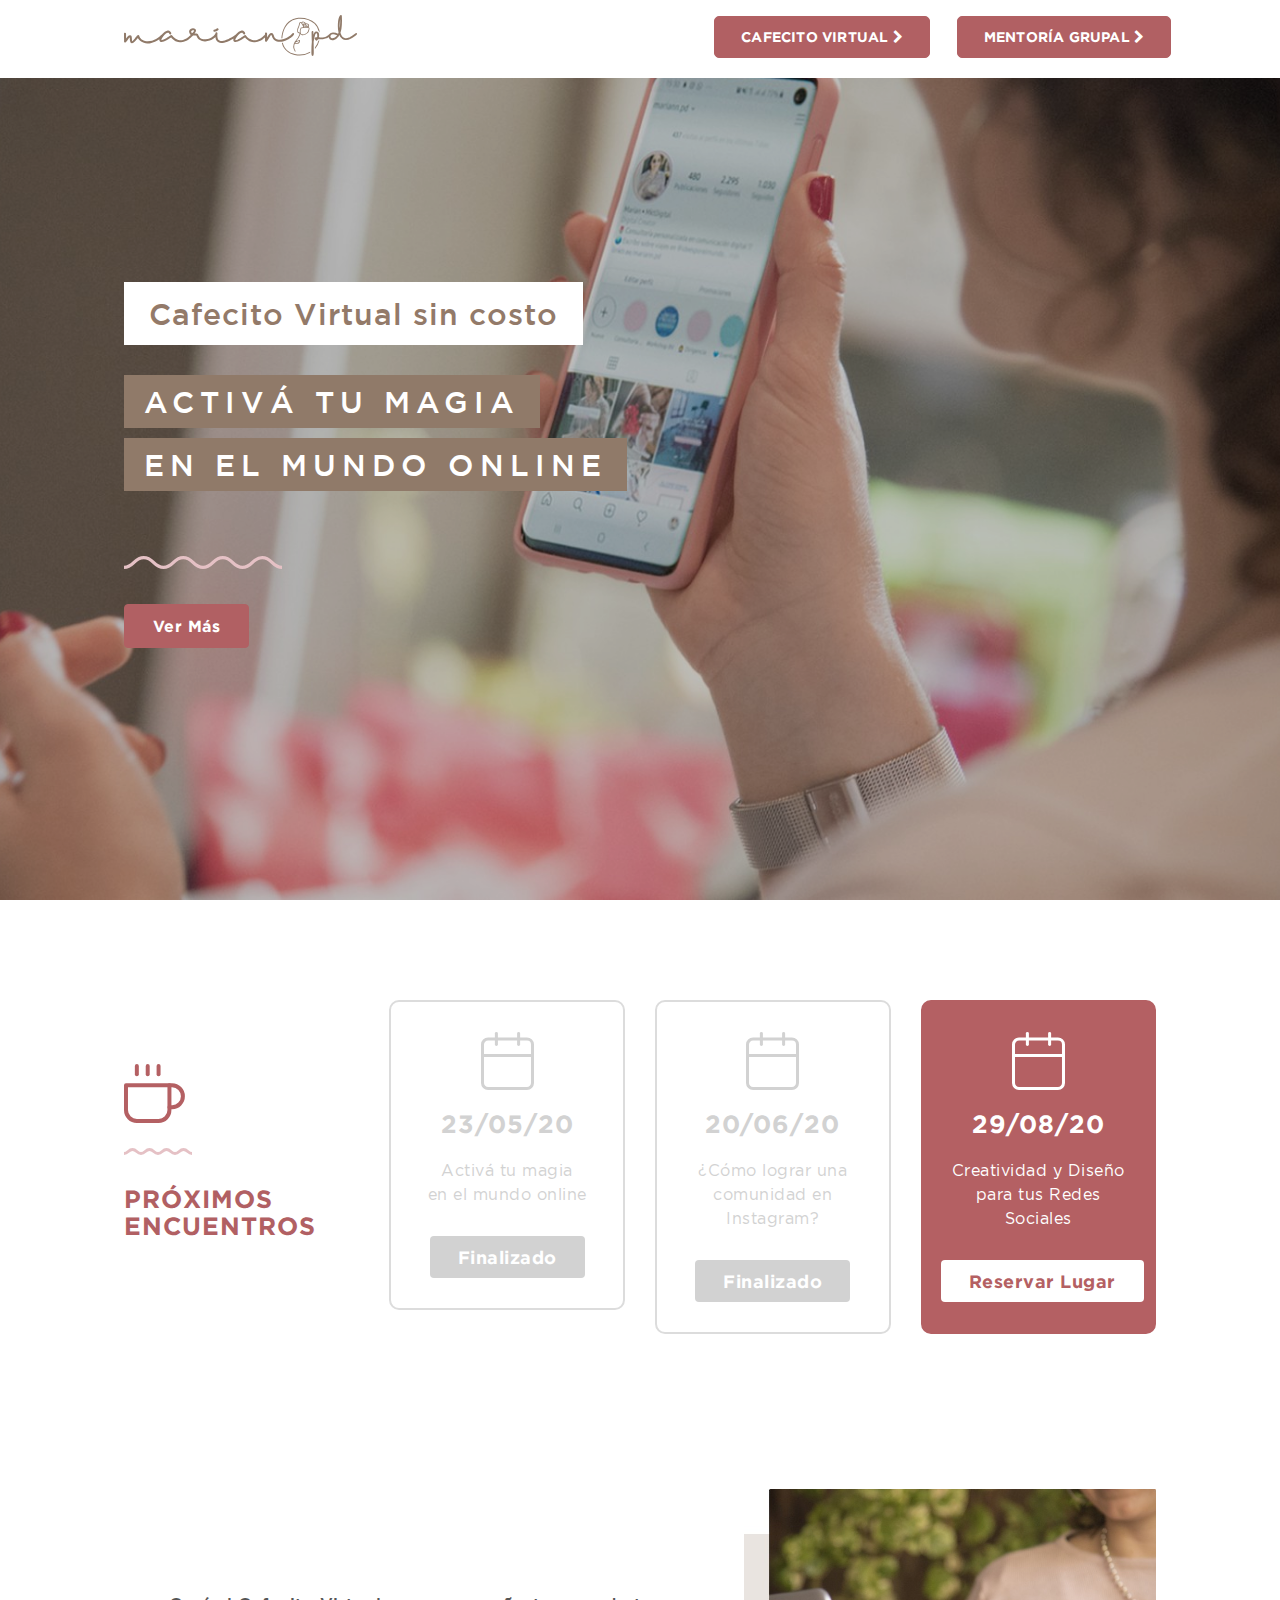
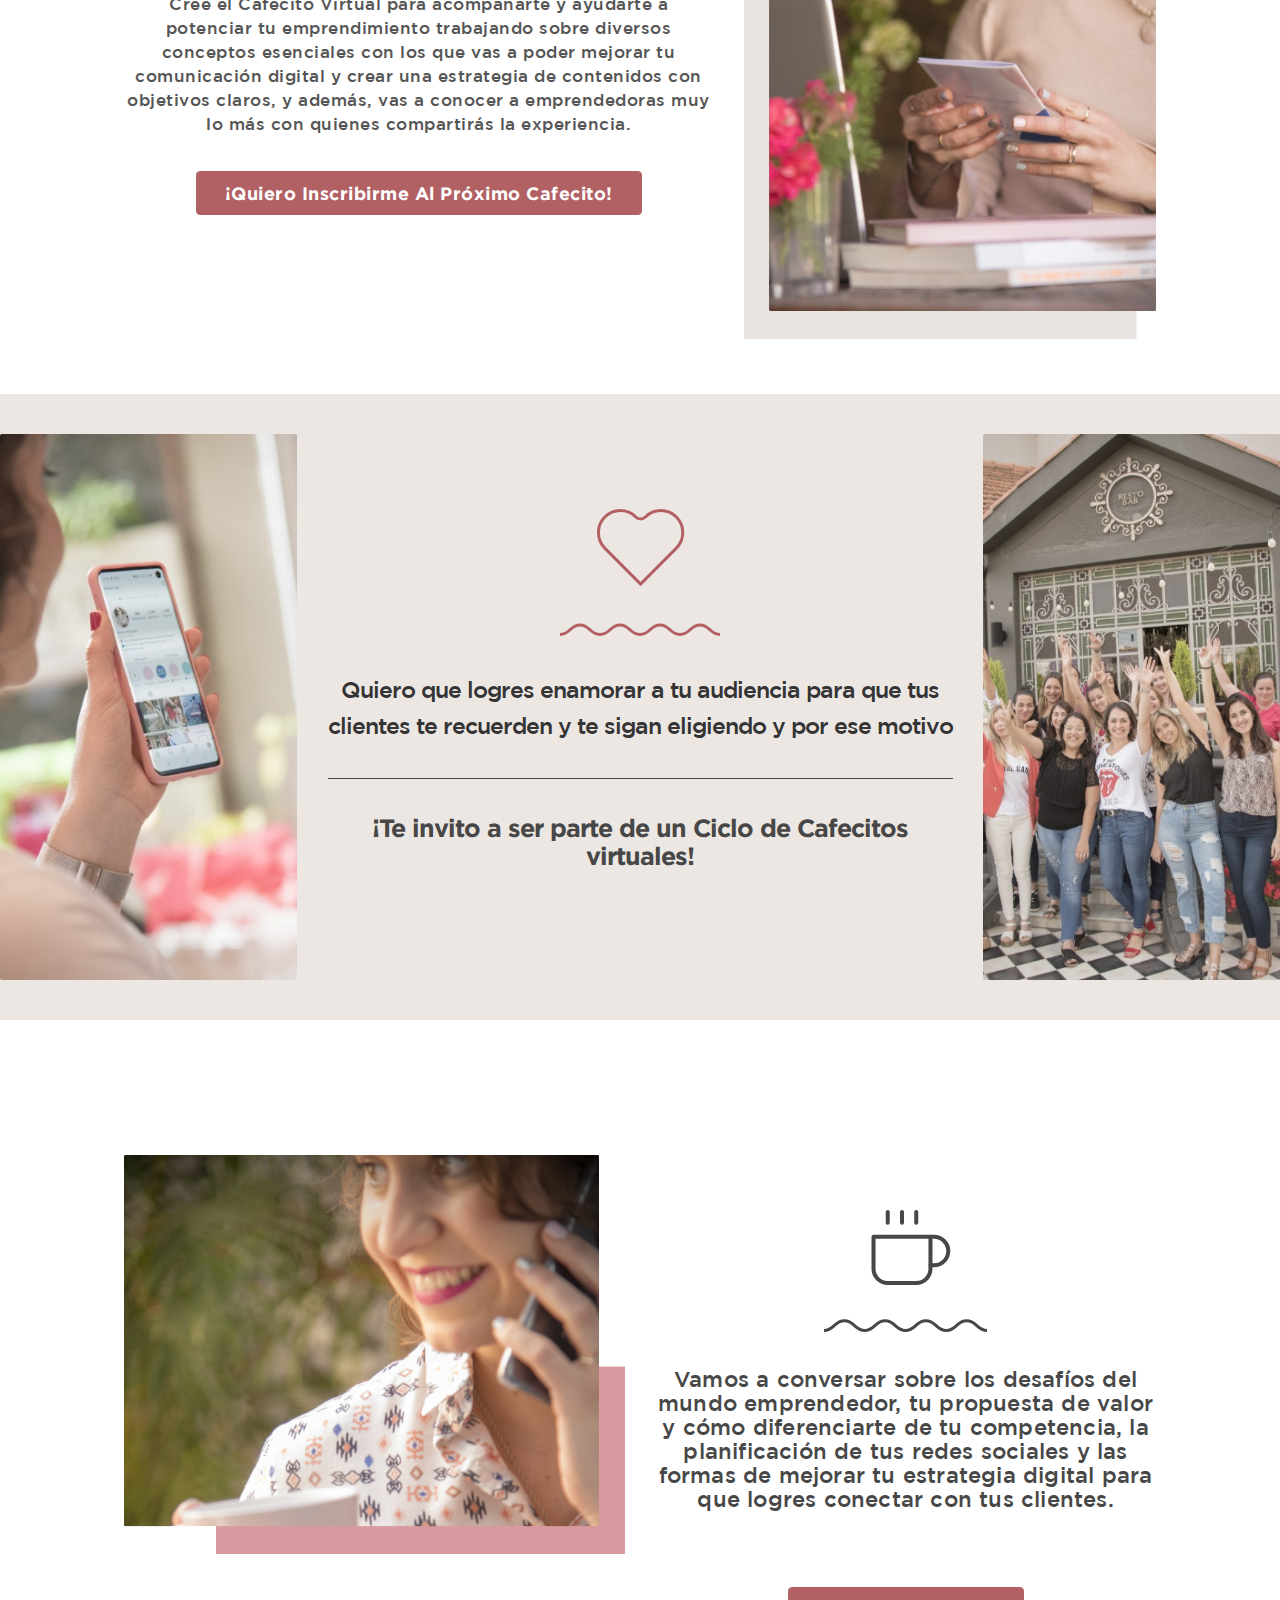
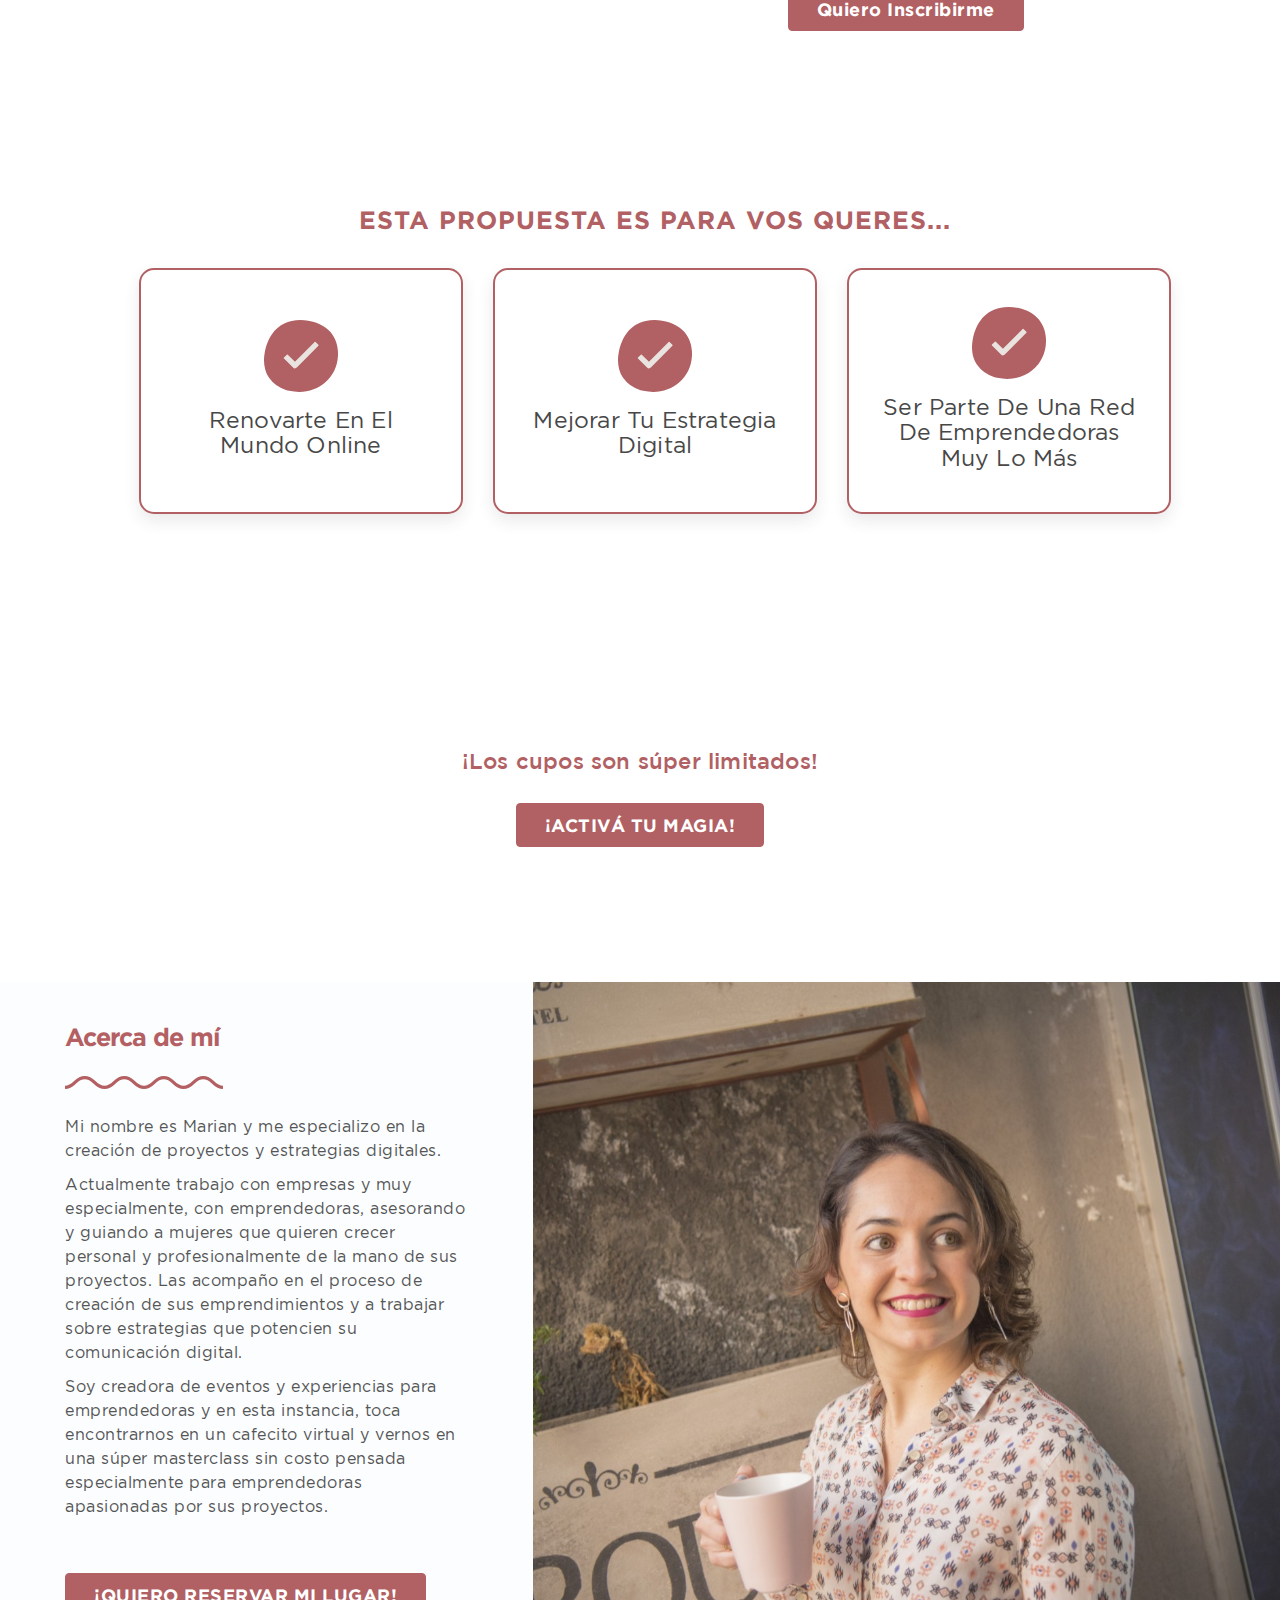
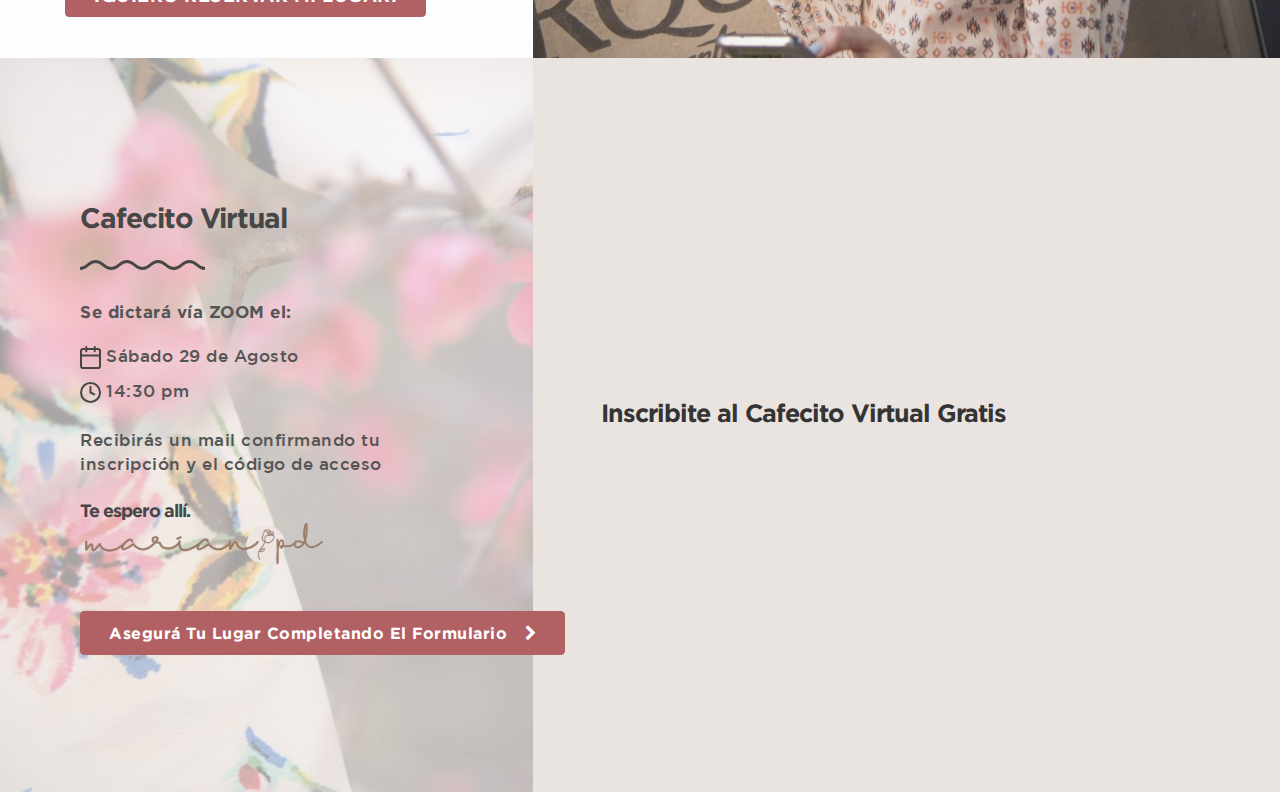
==== masterclass.html @ a511ea8f "first commit" ====
<!DOCTYPE html>
<html lang="en">

<head>

	<meta http-equiv="content-type" content="text/html; charset=UTF-8"> 

	<title>Marian.pd</title>

	<meta name="viewport" content="width=device-width, initial-scale=1.0">
	<meta name="description" content="">
	<meta name="keywords" content="">
	<meta name="author" content="">

	<!-- FAVICON -->
	<link rel="shortcut icon" href="images/favicon.png">

	<!-- BOOTSTRAP -->
	<link rel="stylesheet" href="css/bootstrap.min.css">

	<!-- ICONS -->
	<!-- <link rel="stylesheet" href="css/ilmosys-icons.css"> -->
	<link rel="stylesheet" href="css/icons/fontawesome/css/style.css">
	<!-- <link rel="stylesheet" href="css/icons/style.css"> -->
	<!-- <link rel="stylesheet" href="css/icons/icon2/style.css">
	<link rel="stylesheet" href="js/vendors/swipebox/css/swipebox.min.css"> -->
    

	<!-- THEME / PLUGIN CSS -->
	<link rel="stylesheet" href="js/vendors/slick/slick.css">
	<link rel="stylesheet" href="css/style.css">
    
	<!-- HTML5 Shim and Respond.js IE8 support of HTML5 elements and media queries -->
	<!-- WARNING: Respond.js doesn't work if you view the page via file:// -->
	<!--[if lt IE 9]>
		<script src="https://oss.maxcdn.com/libs/html5shiv/3.7.0/html5shiv.js"></script>
		<script src="https://oss.maxcdn.com/libs/respond.js/1.4.2/respond.min.js"></script>
	<![endif]-->

	<!-- Facebook Pixel Code -->
<script>
	!function(f,b,e,v,n,t,s)
	{if(f.fbq)return;n=f.fbq=function(){n.callMethod?
	n.callMethod.apply(n,arguments):n.queue.push(arguments)};
	if(!f._fbq)f._fbq=n;n.push=n;n.loaded=!0;n.version='2.0';
	n.queue=[];t=b.createElement(e);t.async=!0;
	t.src=v;s=b.getElementsByTagName(e)[0];
	s.parentNode.insertBefore(t,s)}(window, document,'script',
	'https://connect.facebook.net/en_US/fbevents.js');
	fbq('init', '3207452602639019');
	fbq('track', 'PageView');
  </script>
  <noscript><img height="1" width="1" style="display:none"
	src="https://www.facebook.com/tr?id=3207452602639019&ev=PageView&noscript=1"
  /></noscript>
  <!-- End Facebook Pixel Code -->
	
	<!-- Global site tag (gtag.js) - Google Analytics -->
	<script async src="https://www.googletagmanager.com/gtag/js?id=UA-167872006-1"></script>
	<script>
	window.dataLayer = window.dataLayer || [];
	function gtag(){dataLayer.push(arguments);}
	gtag('js', new Date());

	gtag('config', 'UA-167872006-1');
	</script>
	<!-- Hotjar Tracking Code for https://marianpd.com -->
	<script>
		(function(h,o,t,j,a,r){
			h.hj=h.hj||function(){(h.hj.q=h.hj.q||[]).push(arguments)};
			h._hjSettings={hjid:1859714,hjsv:6};
			a=o.getElementsByTagName('head')[0];
			r=o.createElement('script');r.async=1;
			r.src=t+h._hjSettings.hjid+j+h._hjSettings.hjsv;
			a.appendChild(r);
		})(window,document,'https://static.hotjar.com/c/hotjar-','.js?sv=');
	</script>

</head>
<body id="page-top"> 

<div class="body">
	<!-- HEADER -->
	<header>
		<nav class="navbar-inverse navbar-lg navbar-fixed-top">
			<div class="container">
				<div class="navbar-header">
					<a href="index.html" class="navbar-brand brand"><img src="images/logo.svg" alt="logo"></a>
				</div>
				<div class="collapse navbar-collapse" id="bs-example-navbar-collapse-1">
					<ul class="nav navbar-nav navbar-right navbar-login">
						<li>
							<a href="#contacto" class="page-scroll"> Cafecito Virtual  <i class="fa fa-chevron-right"></i></a>
						</li>
						<li>
							<a href="mentoria.html" class="page-scroll"> Mentoría Grupal  <i class="fa fa-chevron-right"></i></a>
						</li>
					</ul>
					
				</div>
			</div>
		</nav>
	</header>

	<!-- INTRO -->
	<div id="home" class="intro intro1 d-flex align-center">
		<div class="overlay"></div>
		<div class="container">
			<div class="row">
				<div class="col-sm-12 col-md-5">
					<h2 class="masterclass mb-3">Cafecito Virtual sin costo</h2>
					<h2 class="marian text-white mb-1">Activá tu Magia</h2>
					<h2 class="marian text-white">en el mundo online</h2>
					<img src="images/separador-rosa.svg" class="mb-4 mt-3" alt="">
					<div class="row">
						
						<div class="col-lg-7">
							<a href="#fechas" class="btn btn-md btn-primary page-scroll">Ver Más</a>
						</div>
					</div>
				</div>
				
			</div>
		</div>
	</div>
	
	<!-- SERVICES -->
	<div class="motivos" id="fechas">
		<div class="container">			
			<div class="row align-center d-flex">

				<!-- <div class="col-md-1">
				</div> -->
				<div class="col-md-3 mb-3 text-sm-center">
					<img src="images/cafe2.svg" alt=""><br>
					<img src="images/separador-rosa-mini.svg" class="mt-3 mb-3" >
					<h2>Próximos<br>encuentros</h2>
				</div>
				<div class="col-md-9">
					<div class="row">
						<div class="col-md-4">
							<div class="encuentros borde-gris disabled">
								<img src="images/fecha-pasada.svg" alt="">
								<h2 class="mt-2 mt-sm-0">23/05/20</h2>
								<p class="mt-2">Activá tu magia<br>en el mundo online</p>
								<a href="" class="btn btn-lg btn-primary mt-2 mb-sm-0 text-center" aria-disabled="true">Finalizado</a>
							</div>
						</div>
						<div class="col-md-4">
							<div class="encuentros borde-gris disabled">
								<img src="images/fecha-pasada.svg" alt="">
								<h2 class="mt-2 mt-sm-0">20/06/20</h2>
								<p class="mt-2">¿Cómo lograr una comunidad en Instagram?</p>
								<a href="" class="btn btn-lg btn-primary mt-2 mb-sm-0 page-scroll text-center">Finalizado</a>
							</div>
						</div>
						<!-- <div class="col-md-4">
							<div class="encuentros borde-activo active">
								<img src="images/fecha-activa.svg" alt="">
								<h2 class="mt-2 text-white mt-sm-0">08/08/20</h2>
								<p class="mt-2 text-white">Creatividad y Diseño para tus Redes Sociales</p>
								<a href="#contacto" class="btn btn-lg btn-primary mt-2 mb-sm-0 text-center">Reservar lugar</a>
							</div>
						</div> -->
						<div class="col-md-4">
							<div class="encuentros borde-activo active">
								<img src="images/fecha-activa.svg" alt="">
								<h2 class="mt-2 text-white mt-sm-0">29/08/20</h2>
								<p class="mt-2 text-white">Creatividad y Diseño para tus Redes Sociales</p>
								<a href="#contacto" class="btn btn-lg btn-primary mt-2 mb-sm-0 text-center page-scroll">Reservar lugar</a>
							</div>
						</div>
					</div>
				</div>
				<!-- <div class="col-md-1">
				</div> -->
			</div>	
		</div>
	</div>

	<!-- Intro 1 -->
	<div class="intro mt-5 mb-5" id="intro">
		<div class="container">
			<div class="row center-content">
				<div class="col-md-7 text-center">
					<!-- <h2>Cafecito virtual Sin costo</h2>
					<img src="images/separador-rosa-mini.svg" class="mt-2 text-center animate__animated animate__fadeIn wow mb-3" data-wow-delay=".4s" alt=""> -->
					<p>Creé el Cafecito Virtual para acompañarte y ayudarte a potenciar tu emprendimiento trabajando sobre diversos conceptos esenciales con los que vas a poder mejorar tu comunicación digital y crear una estrategia de contenidos con objetivos claros, y además, vas a conocer a emprendedoras muy lo más con quienes compartirás  la experiencia.</p>
					<a href="#contacto" class="btn btn-lg btn-primary space20 page-scroll mt-3">¡Quiero inscribirme al próximo cafecito!</a>
				</div>

				<div class="col-md-5">
					<img src="images/masterclass1.jpg" class="center-block img-responsive" alt=""/>
				</div>					
			</div>
		</div>
	</div>
	
	<!-- TESTIMONIALS -->
	<div id="reviews" class="testimonials-white">
    
    <div class="container-fluid" style="padding: 0px;">
		
		<div class="row d-flex">
			<div class="col-md-3 col-xs-12 col-sm-12 hidden-sm hidden-xs">
				<img src="images/master1.jpg" class="img-responsive" alt="">
			</div>
			<div class="col-md-6 col-xs-12 col-sm-12 text-center d-flex align-center">
				<div class="about-inline text-center ">
					<img src="images/corazon.svg" class="mb-4" alt="">
					<h3 class="mb-4">Quiero que logres enamorar a tu audiencia para que tus clientes te recuerden y te sigan eligiendo y por ese motivo</h3>
					<hr class="mb-4">
					<h2 class="mb-4">¡Te invito a ser parte de un Ciclo de Cafecitos virtuales!</h2>
				</div>
			</div>
			<div class="col-md-3 col-xs-12 col-sm-12 text-right">
				<img src="images/master2.jpg" class="img-responsive"  alt="" style="float: right;">
			</div>
			</div>
		</div>
</div>

	<!-- TESTIMONIALS -->
    
	<!-- PARALLAX -->
	<section class="parallax-content parallax1 text-center" data-stellar-background-ratio="0.4" id="cafe">
		<div class="container">
			<div class="row">
				<div class="col-md-6">
					<img src="images/cafe-img.png" class="img-responsive" alt="">
				</div>
				<div class="col-md-6">
					<div class="about-inline mt-5 text-center ">
						<img src="images/cafe.svg" class="mb-4" alt="">
						<h4 class="mb-4">Vamos a conversar sobre los desafíos del mundo emprendedor, tu propuesta de valor y cómo diferenciarte de tu competencia, la planificación de tus redes sociales y las formas de mejorar tu estrategia digital para que logres conectar con tus clientes. </h4>
						<a href="#contacto" class="btn btn-lg btn-primary space20 page-scroll mt-4">Quiero Inscribirme</a>
					</div>
				</div>
			</div>
        </div>
	</section>
    
	<div class="space100"></div>
   
    
    <!-- SERVICES -->
	<div class="motivos">
		<div class="container">
			<div class="about-inline mb-4 text-center">
				<div class="container">
					<h2>Esta propuesta es para vos queres... </h2>
				</div>
			</div>
			
			<div class="service3 icon-box-square">
				<div class="container">
					<div class="row">
						<div class="col-md-4">
							<div class="text-center">
								<div class="services-content">
									<img src="images/check.svg" alt="">
									<h2>Renovarte en el mundo online</h2>
									
								</div>
							</div>
						</div>
						<div class="col-md-4">
							<div class="text-center">
								<div class="services-content">
									<img src="images/check.svg" alt="">
									<h2>Mejorar tu estrategia digital</h2>
									
								</div>
							</div>
						</div>
						<div class="col-md-4">
							<div class="text-center">
								
								<div class="services-content">
									<img src="images/check.svg" alt="">
									<h2>Ser parte de una red de emprendedoras muy lo más</h2>
									
								</div>
							</div>
						</div>
					</div>
				</div>
				
			</div>
		</div>
	</div>
    

	<!-- PARALLAX -->
	<section class="parallax-content parallax2 text-center" data-stellar-background-ratio="0.4">
			<div class="container">
				<div class="row">
					<div class="col-md-12 tc text-center ">
						<h4 class="mb-3">¡Los cupos son súper limitados! </h4>
						<a href="#contacto" class="btn btn-lg btn-primary page-scroll">¡ACTIVÁ TU MAGIA!</a>
					</div>
				</div>
			</div>
	</section>
    
	<!-- INFO CONTENT -->
	<div class="info-content">
		<div class="container-fluid">
			<div class="row center-content">
				<div class="col-md-5 d-flex justify-center">
					<div class="institucional">
						<h2>Acerca de mí</h2>
						<img src="images/separador-marron.svg" class="mt-1" alt="">
						<p class="mt-3">Mi nombre es Marian y me especializo en la creación de proyectos y estrategias digitales.</p>
						<p>
							Actualmente trabajo con empresas y muy especialmente, con emprendedoras, asesorando y guiando a mujeres que quieren crecer personal y profesionalmente de la mano de sus proyectos. Las acompaño en el proceso de creación de sus emprendimientos y a trabajar sobre estrategias que potencien su comunicación digital. 
						</p>
						<p class="mb-3">
							Soy creadora de eventos y experiencias para emprendedoras y en esta instancia, toca encontrarnos en un cafecito virtual y vernos en una súper masterclass sin costo pensada especialmente para emprendedoras apasionadas por sus proyectos.
							
						</p>
						<a href="#contacto" class="btn btn-lg btn-primary mt-3 page-scroll">¡QUIERO RESERVAR MI LUGAR!</a>
					</div>
				</div>
				<div class="col-md-7 text-center" style="padding: 0px;">
					<img src="images/marian.jpg" class="img-responsive" style="width: 100%;" alt="">
				</div>
			</div>
		</div>
	</div>	

	<!-- Intro 2 -->
	<div class="intro intro-benifits2" id="contacto2">
		<div class="container-fluid">
			<div class="row center-content">
				<div class="col-md-5 info" style="background-image: url(images/contacto.jpg);background-size: cover;">
					<h3>Cafecito Virtual</h3>
					<img src="images/separador-negro.svg" class="separador mb-3 mt-2" alt="">
					<p class="mb-2"><b>Se dictará vía ZOOM el:</b></p>
					<p><img src="images/fecha.svg" alt=""> Sábado 29 de Agosto</p>
					<p><img src="images/hora.svg" alt=""> 14:30 pm</p>

					<p class="mt-3">Recibirás un mail confirmando tu<br>inscripción y el código de acceso</p>
					<h4 class="mt-3">Te espero allí.</h4>
					<img src="images/logo-contacto.svg" alt="">
					<a href="#contacto" class="btn btn-primary hidden-sm hidden-xs mt-4"> Asegurá tu lugar completando el formulario  <i class="fa fa-chevron-right"></i></a>
					<a href="#contacto" class="btn btn-primary mt-4 hidden-lg hidden-md page-scroll" style="width: 100%;"> Asegurá tu lugar<br>completando el formulario <br><i class="fa fa-chevron-down"></i></a>
				</div>	
                <div class="col-md-7">
					<div class="intro-form" id="contacto">
						<h4>Inscribite al Cafecito Virtual Gratis</h4>
						<script type="text/javascript" src="https://v3.envialosimple.com/form/renderwidget/format/widget/AdministratorID/134417/FormID/1/Lang/es"></script>
						<!-- <form action="contact-form.php" method="POST">
							<input name="form-type" value="contact" type="hidden">
							
								<div class="row">
									<div class="col-md-6 col-sm-12 form-group">
										<input name="name" placeholder="Nombre y Apellido" required type="text"  class="form-control">
									</div>
									<div class="col-md-6 col-sm-12 form-group">
										<input name="email" placeholder="Email" required type="email"  class="form-control">
									</div>
									<div class="col-lg-12 col-sm-12 form-group">
										<input name="wp" placeholder="Whatsapp" required type="number"  class="form-control">
									</div>
									<div class="col-lg-12 col-sm-12 form-group">
										<p class="mt-2">Redes sociales de tu emprendimiento</p>
										<input name="face" placeholder="Facebook:" type="text" class="form-control">
									</div>
									<div class="col-lg-12 col-sm-12 form-group">
										<input name="insta" placeholder="Instagram:" type="text" class="form-control">
									</div>
									<div class="col-lg-12 col-sm-12 form-group">
										<input name="otras" placeholder="Otras:" type="text" class="form-control">
									</div>
								</div>
								<button class="btn btn-lg btn-primary mt-2" type="submit">Reservar lugar</button>
						
						</form> -->
					</div>
				</div>				
			</div>
		</div>
	</div>
</div>


 
 
	



<!-- JAVASCRIPT =============================-->
<script src="js/jquery.js"></script>
<script src="js/bootstrap.min.js"></script>
<!-- <script src="js/vendors/slick/slick.min.js"></script> -->
<script src="js/vendors/jquery.easing.min.js"></script>
<script src="js/vendors/stellar.js"></script>
<!-- <script src="js/vendors/isotope/isotope.pkgd.js"></script>
<script src="js/vendors/swipebox/js/jquery.swipebox.min.js"></script> -->
<script src="js/main.js"></script>
<!-- <script src="js/vendors/mc/jquery.ketchup.all.min.js"></script> -->
<!-- <script src="js/vendors/mc/main.js"></script> -->
<!-- <script src="https://maps.googleapis.com/maps/api/js?sensor=false"></script> -->
<!-- <script src="js/vendors/gmap.js"></script> -->
</body>

</html>
---- css/ilmosys-icons.css ----
@font-face {
  font-family: 'ilmosys-icons';
  src:  url('../fonts/ilmosys-icons.eot?e25dab');
  src:  url('../fonts/ilmosys-icons.eot?e25dab#iefix') format('embedded-opentype'),
    url('../fonts/ilmosys-icons.ttf?e25dab') format('truetype'),
    url('../fonts/ilmosys-icons.woff?e25dab') format('woff'),
    url('../fonts/ilmosys-icons.svg?e25dab#ilmosys-icons') format('svg');
  font-weight: normal;
  font-style: normal;
}

i {
  /* use !important to prevent issues with browser extensions that change fonts */
  speak: none;
  font-style: normal;
  font-weight: normal;
  font-variant: normal;
  text-transform: none;
  line-height: 1;

  /* Better Font Rendering =========== */
  -webkit-font-smoothing: antialiased;
  -moz-osx-font-smoothing: grayscale;
}

[class^="ilmosys-"], [class*="ilmosys-"] {
    /* use !important to prevent issues with browser extensions that change fonts */
    font-family: 'ilmosys-icons' !important;
    speak: none;
    font-style: normal;
    font-weight: normal;
    font-variant: normal;
    text-transform: none;
    line-height: 1;

}

.ilmosys-calendar-full:before {
  content: "\e90a";
}
.ilmosys-car:before {
  content: "\e90b";
}
.ilmosys-bus:before {
  content: "\e90c";
}
.ilmosys-camera:before {
  content: "\e90d";
}
.ilmosys-camera-video:before {
  content: "\e90e";
}
.ilmosys-bug:before {
  content: "\e90f";
}
.ilmosys-book-2:before {
  content: "\e910";
}
.ilmosys-bold:before {
  content: "\e911";
}
.ilmosys-book:before {
  content: "\e912";
}
.ilmosys-bicycle:before {
  content: "\e913";
}
.ilmosys-alarm:before {
  content: "\e900";
}
.ilmosys-apartment:before {
  content: "\e901";
}
.ilmosys-arrow-down:before {
  content: "\e902";
}
.ilmosys-arrow-down-circle:before {
  content: "\e903";
}
.ilmosys-arrow-left:before {
  content: "\e904";
}
.ilmosys-arrow-left-circle:before {
  content: "\e905";
}
.ilmosys-arrow-right:before {
  content: "\e906";
}
.ilmosys-arrow-right-circle:before {
  content: "\e907";
}
.ilmosys-arrow-up:before {
  content: "\e908";
}
.ilmosys-arrow-up-circle:before {
  content: "\e909";
}
---- css/icons/fontawesome/css/style.css ----
/*!
 *  Font Awesome 4.5.0 by @davegandy - http://fontawesome.io - @fontawesome
 *  License - http://fontawesome.io/license (Font: SIL OFL 1.1, CSS: MIT License)
 */
/* FONT PATH
 * -------------------------- */
@font-face {
  font-family: 'FontAwesome';
  src: url('../fonts/fontawesome-webfont3295.eot?v=4.5.0');
  src: url('../fonts/fontawesome-webfontd41d.eot?#iefix&v=4.5.0') format('embedded-opentype'), url('../fonts/fontawesome-webfont3295.woff2?v=4.5.0') format('woff2'), url('../fonts/fontawesome-webfont3295.woff?v=4.5.0') format('woff'), url('../fonts/fontawesome-webfont3295.ttf?v=4.5.0') format('truetype'), url('../fonts/fontawesome-webfont3295.svg?v=4.5.0#fontawesomeregular') format('svg');
  font-weight: normal;
  font-style: normal;
}
.fa {
  display: inline-block;
  font: normal normal normal 14px/1 FontAwesome;
  font-size: inherit;
  text-rendering: auto;
  -webkit-font-smoothing: antialiased;
  -moz-osx-font-smoothing: grayscale;
}
/* makes the font 33% larger relative to the icon container */
.fa-lg {
  font-size: 1.33333333em;
  line-height: 0.75em;
  vertical-align: -15%;
}
.fa-2x {
  font-size: 2em;
}
.fa-3x {
  font-size: 3em;
}
.fa-4x {
  font-size: 4em;
}
.fa-5x {
  font-size: 5em;
}
.fa-fw {
  width: 1.28571429em;
  text-align: center;
}
.fa-ul {
  padding-left: 0;
  margin-left: 2.14285714em;
  list-style-type: none;
}
.fa-ul > li {
  position: relative;
}
.fa-li {
  position: absolute;
  left: -2.14285714em;
  width: 2.14285714em;
  top: 0.14285714em;
  text-align: center;
}
.fa-li.fa-lg {
  left: -1.85714286em;
}
.fa-border {
  padding: .2em .25em .15em;
  border: solid 0.08em #eeeeee;
  border-radius: .1em;
}
.fa-pull-left {
  float: left;
}
.fa-pull-right {
  float: right;
}
.fa.fa-pull-left {
  margin-right: .3em;
}
.fa.fa-pull-right {
  margin-left: .3em;
}
/* Deprecated as of 4.4.0 */
.pull-right {
  float: right;
}
.pull-left {
  float: left;
}
.fa.pull-left {
  margin-right: .3em;
}
.fa.pull-right {
  margin-left: .3em;
}
.fa-spin {
  -webkit-animation: fa-spin 2s infinite linear;
  animation: fa-spin 2s infinite linear;
}
.fa-pulse {
  -webkit-animation: fa-spin 1s infinite steps(8);
  animation: fa-spin 1s infinite steps(8);
}
@-webkit-keyframes fa-spin {
  0% {
    -webkit-transform: rotate(0deg);
    transform: rotate(0deg);
  }
  100% {
    -webkit-transform: rotate(359deg);
    transform: rotate(359deg);
  }
}
@keyframes fa-spin {
  0% {
    -webkit-transform: rotate(0deg);
    transform: rotate(0deg);
  }
  100% {
    -webkit-transform: rotate(359deg);
    transform: rotate(359deg);
  }
}
.fa-rotate-90 {
  filter: progid:DXImageTransform.Microsoft.BasicImage(rotation=1);
  -webkit-transform: rotate(90deg);
  -ms-transform: rotate(90deg);
  transform: rotate(90deg);
}
.fa-rotate-180 {
  filter: progid:DXImageTransform.Microsoft.BasicImage(rotation=2);
  -webkit-transform: rotate(180deg);
  -ms-transform: rotate(180deg);
  transform: rotate(180deg);
}
.fa-rotate-270 {
  filter: progid:DXImageTransform.Microsoft.BasicImage(rotation=3);
  -webkit-transform: rotate(270deg);
  -ms-transform: rotate(270deg);
  transform: rotate(270deg);
}
.fa-flip-horizontal {
  filter: progid:DXImageTransform.Microsoft.BasicImage(rotation=0, mirror=1);
  -webkit-transform: scale(-1, 1);
  -ms-transform: scale(-1, 1);
  transform: scale(-1, 1);
}
.fa-flip-vertical {
  filter: progid:DXImageTransform.Microsoft.BasicImage(rotation=2, mirror=1);
  -webkit-transform: scale(1, -1);
  -ms-transform: scale(1, -1);
  transform: scale(1, -1);
}
:root .fa-rotate-90,
:root .fa-rotate-180,
:root .fa-rotate-270,
:root .fa-flip-horizontal,
:root .fa-flip-vertical {
  filter: none;
}
.fa-stack {
  position: relative;
  display: inline-block;
  width: 2em;
  height: 2em;
  line-height: 2em;
  vertical-align: middle;
}
.fa-stack-1x,
.fa-stack-2x {
  position: absolute;
  left: 0;
  width: 100%;
  text-align: center;
}
.fa-stack-1x {
  line-height: inherit;
}
.fa-stack-2x {
  font-size: 2em;
}
.fa-inverse {
  color: #ffffff;
}
/* Font Awesome uses the Unicode Private Use Area (PUA) to ensure screen
   readers do not read off random characters that represent icons */
.fa-glass:before {
  content: "\f000";
}
.fa-music:before {
  content: "\f001";
}
.fa-search:before {
  content: "\f002";
}
.fa-envelope-o:before {
  content: "\f003";
}
.fa-heart:before {
  content: "\f004";
}
.fa-star:before {
  content: "\f005";
}
.fa-star-o:before {
  content: "\f006";
}
.fa-user:before {
  content: "\f007";
}
.fa-film:before {
  content: "\f008";
}
.fa-th-large:before {
  content: "\f009";
}
.fa-th:before {
  content: "\f00a";
}
.fa-th-list:before {
  content: "\f00b";
}
.fa-check:before {
  content: "\f00c";
}
.fa-remove:before,
.fa-close:before,
.fa-times:before {
  content: "\f00d";
}
.fa-search-plus:before {
  content: "\f00e";
}
.fa-search-minus:before {
  content: "\f010";
}
.fa-power-off:before {
  content: "\f011";
}
.fa-signal:before {
  content: "\f012";
}
.fa-gear:before,
.fa-cog:before {
  content: "\f013";
}
.fa-trash-o:before {
  content: "\f014";
}
.fa-home:before {
  content: "\f015";
}
.fa-file-o:before {
  content: "\f016";
}
.fa-clock-o:before {
  content: "\f017";
}
.fa-road:before {
  content: "\f018";
}
.fa-download:before {
  content: "\f019";
}
.fa-arrow-circle-o-down:before {
  content: "\f01a";
}
.fa-arrow-circle-o-up:before {
  content: "\f01b";
}
.fa-inbox:before {
  content: "\f01c";
}
.fa-play-circle-o:before {
  content: "\f01d";
}
.fa-rotate-right:before,
.fa-repeat:before {
  content: "\f01e";
}
.fa-refresh:before {
  content: "\f021";
}
.fa-list-alt:before {
  content: "\f022";
}
.fa-lock:before {
  content: "\f023";
}
.fa-flag:before {
  content: "\f024";
}
.fa-headphones:before {
  content: "\f025";
}
.fa-volume-off:before {
  content: "\f026";
}
.fa-volume-down:before {
  content: "\f027";
}
.fa-volume-up:before {
  content: "\f028";
}
.fa-qrcode:before {
  content: "\f029";
}
.fa-barcode:before {
  content: "\f02a";
}
.fa-tag:before {
  content: "\f02b";
}
.fa-tags:before {
  content: "\f02c";
}
.fa-book:before {
  content: "\f02d";
}
.fa-bookmark:before {
  content: "\f02e";
}
.fa-print:before {
  content: "\f02f";
}
.fa-camera:before {
  content: "\f030";
}
.fa-font:before {
  content: "\f031";
}
.fa-bold:before {
  content: "\f032";
}
.fa-italic:before {
  content: "\f033";
}
.fa-text-height:before {
  content: "\f034";
}
.fa-text-width:before {
  content: "\f035";
}
.fa-align-left:before {
  content: "\f036";
}
.fa-align-center:before {
  content: "\f037";
}
.fa-align-right:before {
  content: "\f038";
}
.fa-align-justify:before {
  content: "\f039";
}
.fa-list:before {
  content: "\f03a";
}
.fa-dedent:before,
.fa-outdent:before {
  content: "\f03b";
}
.fa-indent:before {
  content: "\f03c";
}
.fa-video-camera:before {
  content: "\f03d";
}
.fa-photo:before,
.fa-image:before,
.fa-picture-o:before {
  content: "\f03e";
}
.fa-pencil:before {
  content: "\f040";
}
.fa-map-marker:before {
  content: "\f041";
}
.fa-adjust:before {
  content: "\f042";
}
.fa-tint:before {
  content: "\f043";
}
.fa-edit:before,
.fa-pencil-square-o:before {
  content: "\f044";
}
.fa-share-square-o:before {
  content: "\f045";
}
.fa-check-square-o:before {
  content: "\f046";
}
.fa-arrows:before {
  content: "\f047";
}
.fa-step-backward:before {
  content: "\f048";
}
.fa-fast-backward:before {
  content: "\f049";
}
.fa-backward:before {
  content: "\f04a";
}
.fa-play:before {
  content: "\f04b";
}
.fa-pause:before {
  content: "\f04c";
}
.fa-stop:before {
  content: "\f04d";
}
.fa-forward:before {
  content: "\f04e";
}
.fa-fast-forward:before {
  content: "\f050";
}
.fa-step-forward:before {
  content: "\f051";
}
.fa-eject:before {
  content: "\f052";
}
.fa-chevron-left:before {
  content: "\f053";
}
.fa-chevron-right:before {
  content: "\f054";
}
.fa-plus-circle:before {
  content: "\f055";
}
.fa-minus-circle:before {
  content: "\f056";
}
.fa-times-circle:before {
  content: "\f057";
}
.fa-check-circle:before {
  content: "\f058";
}
.fa-question-circle:before {
  content: "\f059";
}
.fa-info-circle:before {
  content: "\f05a";
}
.fa-crosshairs:before {
  content: "\f05b";
}
.fa-times-circle-o:before {
  content: "\f05c";
}
.fa-check-circle-o:before {
  content: "\f05d";
}
.fa-ban:before {
  content: "\f05e";
}
.fa-arrow-left:before {
  content: "\f060";
}
.fa-arrow-right:before {
  content: "\f061";
}
.fa-arrow-up:before {
  content: "\f062";
}
.fa-arrow-down:before {
  content: "\f063";
}
.fa-mail-forward:before,
.fa-share:before {
  content: "\f064";
}
.fa-expand:before {
  content: "\f065";
}
.fa-compress:before {
  content: "\f066";
}
.fa-plus:before {
  content: "\f067";
}
.fa-minus:before {
  content: "\f068";
}
.fa-asterisk:before {
  content: "\f069";
}
.fa-exclamation-circle:before {
  content: "\f06a";
}
.fa-gift:before {
  content: "\f06b";
}
.fa-leaf:before {
  content: "\f06c";
}
.fa-fire:before {
  content: "\f06d";
}
.fa-eye:before {
  content: "\f06e";
}
.fa-eye-slash:before {
  content: "\f070";
}
.fa-warning:before,
.fa-exclamation-triangle:before {
  content: "\f071";
}
.fa-plane:before {
  content: "\f072";
}
.fa-calendar:before {
  content: "\f073";
}
.fa-random:before {
  content: "\f074";
}
.fa-comment:before {
  content: "\f075";
}
.fa-magnet:before {
  content: "\f076";
}
.fa-chevron-up:before {
  content: "\f077";
}
.fa-chevron-down:before {
  content: "\f078";
}
.fa-retweet:before {
  content: "\f079";
}
.fa-shopping-cart:before {
  content: "\f07a";
}
.fa-folder:before {
  content: "\f07b";
}
.fa-folder-open:before {
  content: "\f07c";
}
.fa-arrows-v:before {
  content: "\f07d";
}
.fa-arrows-h:before {
  content: "\f07e";
}
.fa-bar-chart-o:before,
.fa-bar-chart:before {
  content: "\f080";
}
.fa-twitter-square:before {
  content: "\f081";
}
.fa-facebook-square:before {
  content: "\f082";
}
.fa-camera-retro:before {
  content: "\f083";
}
.fa-key:before {
  content: "\f084";
}
.fa-gears:before,
.fa-cogs:before {
  content: "\f085";
}
.fa-comments:before {
  content: "\f086";
}
.fa-thumbs-o-up:before {
  content: "\f087";
}
.fa-thumbs-o-down:before {
  content: "\f088";
}
.fa-star-half:before {
  content: "\f089";
}
.fa-heart-o:before {
  content: "\f08a";
}
.fa-sign-out:before {
  content: "\f08b";
}
.fa-linkedin-square:before {
  content: "\f08c";
}
.fa-thumb-tack:before {
  content: "\f08d";
}
.fa-external-link:before {
  content: "\f08e";
}
.fa-sign-in:before {
  content: "\f090";
}
.fa-trophy:before {
  content: "\f091";
}
.fa-github-square:before {
  content: "\f092";
}
.fa-upload:before {
  content: "\f093";
}
.fa-lemon-o:before {
  content: "\f094";
}
.fa-phone:before {
  content: "\f095";
}
.fa-square-o:before {
  content: "\f096";
}
.fa-bookmark-o:before {
  content: "\f097";
}
.fa-phone-square:before {
  content: "\f098";
}
.fa-twitter:before {
  content: "\f099";
}
.fa-facebook-f:before,
.fa-facebook:before {
  content: "\f09a";
}
.fa-github:before {
  content: "\f09b";
}
.fa-unlock:before {
  content: "\f09c";
}
.fa-credit-card:before {
  content: "\f09d";
}
.fa-feed:before,
.fa-rss:before {
  content: "\f09e";
}
.fa-hdd-o:before {
  content: "\f0a0";
}
.fa-bullhorn:before {
  content: "\f0a1";
}
.fa-bell:before {
  content: "\f0f3";
}
.fa-certificate:before {
  content: "\f0a3";
}
.fa-hand-o-right:before {
  content: "\f0a4";
}
.fa-hand-o-left:before {
  content: "\f0a5";
}
.fa-hand-o-up:before {
  content: "\f0a6";
}
.fa-hand-o-down:before {
  content: "\f0a7";
}
.fa-arrow-circle-left:before {
  content: "\f0a8";
}
.fa-arrow-circle-right:before {
  content: "\f0a9";
}
.fa-arrow-circle-up:before {
  content: "\f0aa";
}
.fa-arrow-circle-down:before {
  content: "\f0ab";
}
.fa-globe:before {
  content: "\f0ac";
}
.fa-wrench:before {
  content: "\f0ad";
}
.fa-tasks:before {
  content: "\f0ae";
}
.fa-filter:before {
  content: "\f0b0";
}
.fa-briefcase:before {
  content: "\f0b1";
}
.fa-arrows-alt:before {
  content: "\f0b2";
}
.fa-group:before,
.fa-users:before {
  content: "\f0c0";
}
.fa-chain:before,
.fa-link:before {
  content: "\f0c1";
}
.fa-cloud:before {
  content: "\f0c2";
}
.fa-flask:before {
  content: "\f0c3";
}
.fa-cut:before,
.fa-scissors:before {
  content: "\f0c4";
}
.fa-copy:before,
.fa-files-o:before {
  content: "\f0c5";
}
.fa-paperclip:before {
  content: "\f0c6";
}
.fa-save:before,
.fa-floppy-o:before {
  content: "\f0c7";
}
.fa-square:before {
  content: "\f0c8";
}
.fa-navicon:before,
.fa-reorder:before,
.fa-bars:before {
  content: "\f0c9";
}
.fa-list-ul:before {
  content: "\f0ca";
}
.fa-list-ol:before {
  content: "\f0cb";
}
.fa-strikethrough:before {
  content: "\f0cc";
}
.fa-underline:before {
  content: "\f0cd";
}
.fa-table:before {
  content: "\f0ce";
}
.fa-magic:before {
  content: "\f0d0";
}
.fa-truck:before {
  content: "\f0d1";
}
.fa-pinterest:before {
  content: "\f0d2";
}
.fa-pinterest-square:before {
  content: "\f0d3";
}
.fa-google-plus-square:before {
  content: "\f0d4";
}
.fa-google-plus:before {
  content: "\f0d5";
}
.fa-money:before {
  content: "\f0d6";
}
.fa-caret-down:before {
  content: "\f0d7";
}
.fa-caret-up:before {
  content: "\f0d8";
}
.fa-caret-left:before {
  content: "\f0d9";
}
.fa-caret-right:before {
  content: "\f0da";
}
.fa-columns:before {
  content: "\f0db";
}
.fa-unsorted:before,
.fa-sort:before {
  content: "\f0dc";
}
.fa-sort-down:before,
.fa-sort-desc:before {
  content: "\f0dd";
}
.fa-sort-up:before,
.fa-sort-asc:before {
  content: "\f0de";
}
.fa-envelope:before {
  content: "\f0e0";
}
.fa-linkedin:before {
  content: "\f0e1";
}
.fa-rotate-left:before,
.fa-undo:before {
  content: "\f0e2";
}
.fa-legal:before,
.fa-gavel:before {
  content: "\f0e3";
}
.fa-dashboard:before,
.fa-tachometer:before {
  content: "\f0e4";
}
.fa-comment-o:before {
  content: "\f0e5";
}
.fa-comments-o:before {
  content: "\f0e6";
}
.fa-flash:before,
.fa-bolt:before {
  content: "\f0e7";
}
.fa-sitemap:before {
  content: "\f0e8";
}
.fa-umbrella:before {
  content: "\f0e9";
}
.fa-paste:before,
.fa-clipboard:before {
  content: "\f0ea";
}
.fa-lightbulb-o:before {
  content: "\f0eb";
}
.fa-exchange:before {
  content: "\f0ec";
}
.fa-cloud-download:before {
  content: "\f0ed";
}
.fa-cloud-upload:before {
  content: "\f0ee";
}
.fa-user-md:before {
  content: "\f0f0";
}
.fa-stethoscope:before {
  content: "\f0f1";
}
.fa-suitcase:before {
  content: "\f0f2";
}
.fa-bell-o:before {
  content: "\f0a2";
}
.fa-coffee:before {
  content: "\f0f4";
}
.fa-cutlery:before {
  content: "\f0f5";
}
.fa-file-text-o:before {
  content: "\f0f6";
}
.fa-building-o:before {
  content: "\f0f7";
}
.fa-hospital-o:before {
  content: "\f0f8";
}
.fa-ambulance:before {
  content: "\f0f9";
}
.fa-medkit:before {
  content: "\f0fa";
}
.fa-fighter-jet:before {
  content: "\f0fb";
}
.fa-beer:before {
  content: "\f0fc";
}
.fa-h-square:before {
  content: "\f0fd";
}
.fa-plus-square:before {
  content: "\f0fe";
}
.fa-angle-double-left:before {
  content: "\f100";
}
.fa-angle-double-right:before {
  content: "\f101";
}
.fa-angle-double-up:before {
  content: "\f102";
}
.fa-angle-double-down:before {
  content: "\f103";
}
.fa-angle-left:before {
  content: "\f104";
}
.fa-angle-right:before {
  content: "\f105";
}
.fa-angle-up:before {
  content: "\f106";
}
.fa-angle-down:before {
  content: "\f107";
}
.fa-desktop:before {
  content: "\f108";
}
.fa-laptop:before {
  content: "\f109";
}
.fa-tablet:before {
  content: "\f10a";
}
.fa-mobile-phone:before,
.fa-mobile:before {
  content: "\f10b";
}
.fa-circle-o:before {
  content: "\f10c";
}
.fa-quote-left:before {
  content: "\f10d";
}
.fa-quote-right:before {
  content: "\f10e";
}
.fa-spinner:before {
  content: "\f110";
}
.fa-circle:before {
  content: "\f111";
}
.fa-mail-reply:before,
.fa-reply:before {
  content: "\f112";
}
.fa-github-alt:before {
  content: "\f113";
}
.fa-folder-o:before {
  content: "\f114";
}
.fa-folder-open-o:before {
  content: "\f115";
}
.fa-smile-o:before {
  content: "\f118";
}
.fa-frown-o:before {
  content: "\f119";
}
.fa-meh-o:before {
  content: "\f11a";
}
.fa-gamepad:before {
  content: "\f11b";
}
.fa-keyboard-o:before {
  content: "\f11c";
}
.fa-flag-o:before {
  content: "\f11d";
}
.fa-flag-checkered:before {
  content: "\f11e";
}
.fa-terminal:before {
  content: "\f120";
}
.fa-code:before {
  content: "\f121";
}
.fa-mail-reply-all:before,
.fa-reply-all:before {
  content: "\f122";
}
.fa-star-half-empty:before,
.fa-star-half-full:before,
.fa-star-half-o:before {
  content: "\f123";
}
.fa-location-arrow:before {
  content: "\f124";
}
.fa-crop:before {
  content: "\f125";
}
.fa-code-fork:before {
  content: "\f126";
}
.fa-unlink:before,
.fa-chain-broken:before {
  content: "\f127";
}
.fa-question:before {
  content: "\f128";
}
.fa-info:before {
  content: "\f129";
}
.fa-exclamation:before {
  content: "\f12a";
}
.fa-superscript:before {
  content: "\f12b";
}
.fa-subscript:before {
  content: "\f12c";
}
.fa-eraser:before {
  content: "\f12d";
}
.fa-puzzle-piece:before {
  content: "\f12e";
}
.fa-microphone:before {
  content: "\f130";
}
.fa-microphone-slash:before {
  content: "\f131";
}
.fa-shield:before {
  content: "\f132";
}
.fa-calendar-o:before {
  content: "\f133";
}
.fa-fire-extinguisher:before {
  content: "\f134";
}
.fa-rocket:before {
  content: "\f135";
}
.fa-maxcdn:before {
  content: "\f136";
}
.fa-chevron-circle-left:before {
  content: "\f137";
}
.fa-chevron-circle-right:before {
  content: "\f138";
}
.fa-chevron-circle-up:before {
  content: "\f139";
}
.fa-chevron-circle-down:before {
  content: "\f13a";
}
.fa-html5:before {
  content: "\f13b";
}
.fa-css3:before {
  content: "\f13c";
}
.fa-anchor:before {
  content: "\f13d";
}
.fa-unlock-alt:before {
  content: "\f13e";
}
.fa-bullseye:before {
  content: "\f140";
}
.fa-ellipsis-h:before {
  content: "\f141";
}
.fa-ellipsis-v:before {
  content: "\f142";
}
.fa-rss-square:before {
  content: "\f143";
}
.fa-play-circle:before {
  content: "\f144";
}
.fa-ticket:before {
  content: "\f145";
}
.fa-minus-square:before {
  content: "\f146";
}
.fa-minus-square-o:before {
  content: "\f147";
}
.fa-level-up:before {
  content: "\f148";
}
.fa-level-down:before {
  content: "\f149";
}
.fa-check-square:before {
  content: "\f14a";
}
.fa-pencil-square:before {
  content: "\f14b";
}
.fa-external-link-square:before {
  content: "\f14c";
}
.fa-share-square:before {
  content: "\f14d";
}
.fa-compass:before {
  content: "\f14e";
}
.fa-toggle-down:before,
.fa-caret-square-o-down:before {
  content: "\f150";
}
.fa-toggle-up:before,
.fa-caret-square-o-up:before {
  content: "\f151";
}
.fa-toggle-right:before,
.fa-caret-square-o-right:before {
  content: "\f152";
}
.fa-euro:before,
.fa-eur:before {
  content: "\f153";
}
.fa-gbp:before {
  content: "\f154";
}
.fa-dollar:before,
.fa-usd:before {
  content: "\f155";
}
.fa-rupee:before,
.fa-inr:before {
  content: "\f156";
}
.fa-cny:before,
.fa-rmb:before,
.fa-yen:before,
.fa-jpy:before {
  content: "\f157";
}
.fa-ruble:before,
.fa-rouble:before,
.fa-rub:before {
  content: "\f158";
}
.fa-won:before,
.fa-krw:before {
  content: "\f159";
}
.fa-bitcoin:before,
.fa-btc:before {
  content: "\f15a";
}
.fa-file:before {
  content: "\f15b";
}
.fa-file-text:before {
  content: "\f15c";
}
.fa-sort-alpha-asc:before {
  content: "\f15d";
}
.fa-sort-alpha-desc:before {
  content: "\f15e";
}
.fa-sort-amount-asc:before {
  content: "\f160";
}
.fa-sort-amount-desc:before {
  content: "\f161";
}
.fa-sort-numeric-asc:before {
  content: "\f162";
}
.fa-sort-numeric-desc:before {
  content: "\f163";
}
.fa-thumbs-up:before {
  content: "\f164";
}
.fa-thumbs-down:before {
  content: "\f165";
}
.fa-youtube-square:before {
  content: "\f166";
}
.fa-youtube:before {
  content: "\f167";
}
.fa-xing:before {
  content: "\f168";
}
.fa-xing-square:before {
  content: "\f169";
}
.fa-youtube-play:before {
  content: "\f16a";
}
.fa-dropbox:before {
  content: "\f16b";
}
.fa-stack-overflow:before {
  content: "\f16c";
}
.fa-instagram:before {
  content: "\f16d";
}
.fa-flickr:before {
  content: "\f16e";
}
.fa-adn:before {
  content: "\f170";
}
.fa-bitbucket:before {
  content: "\f171";
}
.fa-bitbucket-square:before {
  content: "\f172";
}
.fa-tumblr:before {
  content: "\f173";
}
.fa-tumblr-square:before {
  content: "\f174";
}
.fa-long-arrow-down:before {
  content: "\f175";
}
.fa-long-arrow-up:before {
  content: "\f176";
}
.fa-long-arrow-left:before {
  content: "\f177";
}
.fa-long-arrow-right:before {
  content: "\f178";
}
.fa-apple:before {
  content: "\f179";
}
.fa-windows:before {
  content: "\f17a";
}
.fa-android:before {
  content: "\f17b";
}
.fa-linux:before {
  content: "\f17c";
}
.fa-dribbble:before {
  content: "\f17d";
}
.fa-skype:before {
  content: "\f17e";
}
.fa-foursquare:before {
  content: "\f180";
}
.fa-trello:before {
  content: "\f181";
}
.fa-female:before {
  content: "\f182";
}
.fa-male:before {
  content: "\f183";
}
.fa-gittip:before,
.fa-gratipay:before {
  content: "\f184";
}
.fa-sun-o:before {
  content: "\f185";
}
.fa-moon-o:before {
  content: "\f186";
}
.fa-archive:before {
  content: "\f187";
}
.fa-bug:before {
  content: "\f188";
}
.fa-vk:before {
  content: "\f189";
}
.fa-weibo:before {
  content: "\f18a";
}
.fa-renren:before {
  content: "\f18b";
}
.fa-pagelines:before {
  content: "\f18c";
}
.fa-stack-exchange:before {
  content: "\f18d";
}
.fa-arrow-circle-o-right:before {
  content: "\f18e";
}
.fa-arrow-circle-o-left:before {
  content: "\f190";
}
.fa-toggle-left:before,
.fa-caret-square-o-left:before {
  content: "\f191";
}
.fa-dot-circle-o:before {
  content: "\f192";
}
.fa-wheelchair:before {
  content: "\f193";
}
.fa-vimeo-square:before {
  content: "\f194";
}
.fa-turkish-lira:before,
.fa-try:before {
  content: "\f195";
}
.fa-plus-square-o:before {
  content: "\f196";
}
.fa-space-shuttle:before {
  content: "\f197";
}
.fa-slack:before {
  content: "\f198";
}
.fa-envelope-square:before {
  content: "\f199";
}
.fa-wordpress:before {
  content: "\f19a";
}
.fa-openid:before {
  content: "\f19b";
}
.fa-institution:before,
.fa-bank:before,
.fa-university:before {
  content: "\f19c";
}
.fa-mortar-board:before,
.fa-graduation-cap:before {
  content: "\f19d";
}
.fa-yahoo:before {
  content: "\f19e";
}
.fa-google:before {
  content: "\f1a0";
}
.fa-reddit:before {
  content: "\f1a1";
}
.fa-reddit-square:before {
  content: "\f1a2";
}
.fa-stumbleupon-circle:before {
  content: "\f1a3";
}
.fa-stumbleupon:before {
  content: "\f1a4";
}
.fa-delicious:before {
  content: "\f1a5";
}
.fa-digg:before {
  content: "\f1a6";
}
.fa-pied-piper:before {
  content: "\f1a7";
}
.fa-pied-piper-alt:before {
  content: "\f1a8";
}
.fa-drupal:before {
  content: "\f1a9";
}
.fa-joomla:before {
  content: "\f1aa";
}
.fa-language:before {
  content: "\f1ab";
}
.fa-fax:before {
  content: "\f1ac";
}
.fa-building:before {
  content: "\f1ad";
}
.fa-child:before {
  content: "\f1ae";
}
.fa-paw:before {
  content: "\f1b0";
}
.fa-spoon:before {
  content: "\f1b1";
}
.fa-cube:before {
  content: "\f1b2";
}
.fa-cubes:before {
  content: "\f1b3";
}
.fa-behance:before {
  content: "\f1b4";
}
.fa-behance-square:before {
  content: "\f1b5";
}
.fa-steam:before {
  content: "\f1b6";
}
.fa-steam-square:before {
  content: "\f1b7";
}
.fa-recycle:before {
  content: "\f1b8";
}
.fa-automobile:before,
.fa-car:before {
  content: "\f1b9";
}
.fa-cab:before,
.fa-taxi:before {
  content: "\f1ba";
}
.fa-tree:before {
  content: "\f1bb";
}
.fa-spotify:before {
  content: "\f1bc";
}
.fa-deviantart:before {
  content: "\f1bd";
}
.fa-soundcloud:before {
  content: "\f1be";
}
.fa-database:before {
  content: "\f1c0";
}
.fa-file-pdf-o:before {
  content: "\f1c1";
}
.fa-file-word-o:before {
  content: "\f1c2";
}
.fa-file-excel-o:before {
  content: "\f1c3";
}
.fa-file-powerpoint-o:before {
  content: "\f1c4";
}
.fa-file-photo-o:before,
.fa-file-picture-o:before,
.fa-file-image-o:before {
  content: "\f1c5";
}
.fa-file-zip-o:before,
.fa-file-archive-o:before {
  content: "\f1c6";
}
.fa-file-sound-o:before,
.fa-file-audio-o:before {
  content: "\f1c7";
}
.fa-file-movie-o:before,
.fa-file-video-o:before {
  content: "\f1c8";
}
.fa-file-code-o:before {
  content: "\f1c9";
}
.fa-vine:before {
  content: "\f1ca";
}
.fa-codepen:before {
  content: "\f1cb";
}
.fa-jsfiddle:before {
  content: "\f1cc";
}
.fa-life-bouy:before,
.fa-life-buoy:before,
.fa-life-saver:before,
.fa-support:before,
.fa-life-ring:before {
  content: "\f1cd";
}
.fa-circle-o-notch:before {
  content: "\f1ce";
}
.fa-ra:before,
.fa-rebel:before {
  content: "\f1d0";
}
.fa-ge:before,
.fa-empire:before {
  content: "\f1d1";
}
.fa-git-square:before {
  content: "\f1d2";
}
.fa-git:before {
  content: "\f1d3";
}
.fa-y-combinator-square:before,
.fa-yc-square:before,
.fa-hacker-news:before {
  content: "\f1d4";
}
.fa-tencent-weibo:before {
  content: "\f1d5";
}
.fa-qq:before {
  content: "\f1d6";
}
.fa-wechat:before,
.fa-weixin:before {
  content: "\f1d7";
}
.fa-send:before,
.fa-paper-plane:before {
  content: "\f1d8";
}
.fa-send-o:before,
.fa-paper-plane-o:before {
  content: "\f1d9";
}
.fa-history:before {
  content: "\f1da";
}
.fa-circle-thin:before {
  content: "\f1db";
}
.fa-header:before {
  content: "\f1dc";
}
.fa-paragraph:before {
  content: "\f1dd";
}
.fa-sliders:before {
  content: "\f1de";
}
.fa-share-alt:before {
  content: "\f1e0";
}
.fa-share-alt-square:before {
  content: "\f1e1";
}
.fa-bomb:before {
  content: "\f1e2";
}
.fa-soccer-ball-o:before,
.fa-futbol-o:before {
  content: "\f1e3";
}
.fa-tty:before {
  content: "\f1e4";
}
.fa-binoculars:before {
  content: "\f1e5";
}
.fa-plug:before {
  content: "\f1e6";
}
.fa-slideshare:before {
  content: "\f1e7";
}
.fa-twitch:before {
  content: "\f1e8";
}
.fa-yelp:before {
  content: "\f1e9";
}
.fa-newspaper-o:before {
  content: "\f1ea";
}
.fa-wifi:before {
  content: "\f1eb";
}
.fa-calculator:before {
  content: "\f1ec";
}
.fa-paypal:before {
  content: "\f1ed";
}
.fa-google-wallet:before {
  content: "\f1ee";
}
.fa-cc-visa:before {
  content: "\f1f0";
}
.fa-cc-mastercard:before {
  content: "\f1f1";
}
.fa-cc-discover:before {
  content: "\f1f2";
}
.fa-cc-amex:before {
  content: "\f1f3";
}
.fa-cc-paypal:before {
  content: "\f1f4";
}
.fa-cc-stripe:before {
  content: "\f1f5";
}
.fa-bell-slash:before {
  content: "\f1f6";
}
.fa-bell-slash-o:before {
  content: "\f1f7";
}
.fa-trash:before {
  content: "\f1f8";
}
.fa-copyright:before {
  content: "\f1f9";
}
.fa-at:before {
  content: "\f1fa";
}
.fa-eyedropper:before {
  content: "\f1fb";
}
.fa-paint-brush:before {
  content: "\f1fc";
}
.fa-birthday-cake:before {
  content: "\f1fd";
}
.fa-area-chart:before {
  content: "\f1fe";
}
.fa-pie-chart:before {
  content: "\f200";
}
.fa-line-chart:before {
  content: "\f201";
}
.fa-lastfm:before {
  content: "\f202";
}
.fa-lastfm-square:before {
  content: "\f203";
}
.fa-toggle-off:before {
  content: "\f204";
}
.fa-toggle-on:before {
  content: "\f205";
}
.fa-bicycle:before {
  content: "\f206";
}
.fa-bus:before {
  content: "\f207";
}
.fa-ioxhost:before {
  content: "\f208";
}
.fa-angellist:before {
  content: "\f209";
}
.fa-cc:before {
  content: "\f20a";
}
.fa-shekel:before,
.fa-sheqel:before,
.fa-ils:before {
  content: "\f20b";
}
.fa-meanpath:before {
  content: "\f20c";
}
.fa-buysellads:before {
  content: "\f20d";
}
.fa-connectdevelop:before {
  content: "\f20e";
}
.fa-dashcube:before {
  content: "\f210";
}
.fa-forumbee:before {
  content: "\f211";
}
.fa-leanpub:before {
  content: "\f212";
}
.fa-sellsy:before {
  content: "\f213";
}
.fa-shirtsinbulk:before {
  content: "\f214";
}
.fa-simplybuilt:before {
  content: "\f215";
}
.fa-skyatlas:before {
  content: "\f216";
}
.fa-cart-plus:before {
  content: "\f217";
}
.fa-cart-arrow-down:before {
  content: "\f218";
}
.fa-diamond:before {
  content: "\f219";
}
.fa-ship:before {
  content: "\f21a";
}
.fa-user-secret:before {
  content: "\f21b";
}
.fa-motorcycle:before {
  content: "\f21c";
}
.fa-street-view:before {
  content: "\f21d";
}
.fa-heartbeat:before {
  content: "\f21e";
}
.fa-venus:before {
  content: "\f221";
}
.fa-mars:before {
  content: "\f222";
}
.fa-mercury:before {
  content: "\f223";
}
.fa-intersex:before,
.fa-transgender:before {
  content: "\f224";
}
.fa-transgender-alt:before {
  content: "\f225";
}
.fa-venus-double:before {
  content: "\f226";
}
.fa-mars-double:before {
  content: "\f227";
}
.fa-venus-mars:before {
  content: "\f228";
}
.fa-mars-stroke:before {
  content: "\f229";
}
.fa-mars-stroke-v:before {
  content: "\f22a";
}
.fa-mars-stroke-h:before {
  content: "\f22b";
}
.fa-neuter:before {
  content: "\f22c";
}
.fa-genderless:before {
  content: "\f22d";
}
.fa-facebook-official:before {
  content: "\f230";
}
.fa-pinterest-p:before {
  content: "\f231";
}
.fa-whatsapp:before {
  content: "\f232";
}
.fa-server:before {
  content: "\f233";
}
.fa-user-plus:before {
  content: "\f234";
}
.fa-user-times:before {
  content: "\f235";
}
.fa-hotel:before,
.fa-bed:before {
  content: "\f236";
}
.fa-viacoin:before {
  content: "\f237";
}
.fa-train:before {
  content: "\f238";
}
.fa-subway:before {
  content: "\f239";
}
.fa-medium:before {
  content: "\f23a";
}
.fa-yc:before,
.fa-y-combinator:before {
  content: "\f23b";
}
.fa-optin-monster:before {
  content: "\f23c";
}
.fa-opencart:before {
  content: "\f23d";
}
.fa-expeditedssl:before {
  content: "\f23e";
}
.fa-battery-4:before,
.fa-battery-full:before {
  content: "\f240";
}
.fa-battery-3:before,
.fa-battery-three-quarters:before {
  content: "\f241";
}
.fa-battery-2:before,
.fa-battery-half:before {
  content: "\f242";
}
.fa-battery-1:before,
.fa-battery-quarter:before {
  content: "\f243";
}
.fa-battery-0:before,
.fa-battery-empty:before {
  content: "\f244";
}
.fa-mouse-pointer:before {
  content: "\f245";
}
.fa-i-cursor:before {
  content: "\f246";
}
.fa-object-group:before {
  content: "\f247";
}
.fa-object-ungroup:before {
  content: "\f248";
}
.fa-sticky-note:before {
  content: "\f249";
}
.fa-sticky-note-o:before {
  content: "\f24a";
}
.fa-cc-jcb:before {
  content: "\f24b";
}
.fa-cc-diners-club:before {
  content: "\f24c";
}
.fa-clone:before {
  content: "\f24d";
}
.fa-balance-scale:before {
  content: "\f24e";
}
.fa-hourglass-o:before {
  content: "\f250";
}
.fa-hourglass-1:before,
.fa-hourglass-start:before {
  content: "\f251";
}
.fa-hourglass-2:before,
.fa-hourglass-half:before {
  content: "\f252";
}
.fa-hourglass-3:before,
.fa-hourglass-end:before {
  content: "\f253";
}
.fa-hourglass:before {
  content: "\f254";
}
.fa-hand-grab-o:before,
.fa-hand-rock-o:before {
  content: "\f255";
}
.fa-hand-stop-o:before,
.fa-hand-paper-o:before {
  content: "\f256";
}
.fa-hand-scissors-o:before {
  content: "\f257";
}
.fa-hand-lizard-o:before {
  content: "\f258";
}
.fa-hand-spock-o:before {
  content: "\f259";
}
.fa-hand-pointer-o:before {
  content: "\f25a";
}
.fa-hand-peace-o:before {
  content: "\f25b";
}
.fa-trademark:before {
  content: "\f25c";
}
.fa-registered:before {
  content: "\f25d";
}
.fa-creative-commons:before {
  content: "\f25e";
}
.fa-gg:before {
  content: "\f260";
}
.fa-gg-circle:before {
  content: "\f261";
}
.fa-tripadvisor:before {
  content: "\f262";
}
.fa-odnoklassniki:before {
  content: "\f263";
}
.fa-odnoklassniki-square:before {
  content: "\f264";
}
.fa-get-pocket:before {
  content: "\f265";
}
.fa-wikipedia-w:before {
  content: "\f266";
}
.fa-safari:before {
  content: "\f267";
}
.fa-chrome:before {
  content: "\f268";
}
.fa-firefox:before {
  content: "\f269";
}
.fa-opera:before {
  content: "\f26a";
}
.fa-internet-explorer:before {
  content: "\f26b";
}
.fa-tv:before,
.fa-television:before {
  content: "\f26c";
}
.fa-contao:before {
  content: "\f26d";
}
.fa-500px:before {
  content: "\f26e";
}
.fa-amazon:before {
  content: "\f270";
}
.fa-calendar-plus-o:before {
  content: "\f271";
}
.fa-calendar-minus-o:before {
  content: "\f272";
}
.fa-calendar-times-o:before {
  content: "\f273";
}
.fa-calendar-check-o:before {
  content: "\f274";
}
.fa-industry:before {
  content: "\f275";
}
.fa-map-pin:before {
  content: "\f276";
}
.fa-map-signs:before {
  content: "\f277";
}
.fa-map-o:before {
  content: "\f278";
}
.fa-map:before {
  content: "\f279";
}
.fa-commenting:before {
  content: "\f27a";
}
.fa-commenting-o:before {
  content: "\f27b";
}
.fa-houzz:before {
  content: "\f27c";
}
.fa-vimeo:before {
  content: "\f27d";
}
.fa-black-tie:before {
  content: "\f27e";
}
.fa-fonticons:before {
  content: "\f280";
}
.fa-reddit-alien:before {
  content: "\f281";
}
.fa-edge:before {
  content: "\f282";
}
.fa-credit-card-alt:before {
  content: "\f283";
}
.fa-codiepie:before {
  content: "\f284";
}
.fa-modx:before {
  content: "\f285";
}
.fa-fort-awesome:before {
  content: "\f286";
}
.fa-usb:before {
  content: "\f287";
}
.fa-product-hunt:before {
  content: "\f288";
}
.fa-mixcloud:before {
  content: "\f289";
}
.fa-scribd:before {
  content: "\f28a";
}
.fa-pause-circle:before {
  content: "\f28b";
}
.fa-pause-circle-o:before {
  content: "\f28c";
}
.fa-stop-circle:before {
  content: "\f28d";
}
.fa-stop-circle-o:before {
  content: "\f28e";
}
.fa-shopping-bag:before {
  content: "\f290";
}
.fa-shopping-basket:before {
  content: "\f291";
}
.fa-hashtag:before {
  content: "\f292";
}
.fa-bluetooth:before {
  content: "\f293";
}
.fa-bluetooth-b:before {
  content: "\f294";
}
.fa-percent:before {
  content: "\f295";
}
---- css/icons/style.css ----
@font-face {
    font-family: 'un';
    src:    url('fonts/un3149.eot?jzbwqt');
    src:    url('fonts/un3149.eot?jzbwqt#iefix') format('embedded-opentype'),
        url('fonts/un3149.ttf?jzbwqt') format('truetype'),
        url('fonts/un3149.woff?jzbwqt') format('woff'),
        url('fonts/un3149.svg?jzbwqt#un') format('svg');
    font-weight: normal;
    font-style: normal;
}

[class^="icon-"], [class*=" icon-"] {
    /* use !important to prevent issues with browser extensions that change fonts */
    font-family: 'un' !important;
    speak: none;
    font-style: normal;
    font-weight: normal;
    font-variant: normal;
    text-transform: none;
    line-height: 1;

    /* Better Font Rendering =========== */
    -webkit-font-smoothing: antialiased;
    -moz-osx-font-smoothing: grayscale;
}

.icon-mobile:before {
    content: "\e00a";
}
.icon-laptop:before {
    content: "\e00b";
}
.icon-desktop:before {
    content: "\e00c";
}
.icon-tablet:before {
    content: "\e00d";
}
.icon-phone2:before {
    content: "\e00e";
}
.icon-document:before {
    content: "\e00f";
}
.icon-documents:before {
    content: "\e01a";
}
.icon-search3:before {
    content: "\e01b";
}
.icon-clipboard5:before {
    content: "\e01c";
}
.icon-newspaper:before {
    content: "\e01d";
}
.icon-notebook2:before {
    content: "\e01e";
}
.icon-book-open:before {
    content: "\e01f";
}
.icon-browser2:before {
    content: "\e02a";
}
.icon-calendar:before {
    content: "\e02b";
}
.icon-presentation2:before {
    content: "\e02c";
}
.icon-picture2:before {
    content: "\e02d";
}
.icon-pictures4:before {
    content: "\e02e";
}
.icon-video3:before {
    content: "\e02f";
}
.icon-camera6:before {
    content: "\e03a";
}
.icon-printer3:before {
    content: "\e03b";
}
.icon-toolbox:before {
    content: "\e03c";
}
.icon-briefcase2:before {
    content: "\e03d";
}
.icon-wallet3:before {
    content: "\e03e";
}
.icon-gift2:before {
    content: "\e03f";
}
.icon-bargraph:before {
    content: "\e04a";
}
.icon-grid4:before {
    content: "\e04b";
}
.icon-expand3:before {
    content: "\e04c";
}
.icon-focus:before {
    content: "\e04d";
}
.icon-edit2:before {
    content: "\e04e";
}
.icon-adjustments:before {
    content: "\e04f";
}
.icon-ribbon3:before {
    content: "\e05a";
}
.icon-hourglass3:before {
    content: "\e05b";
}
.icon-lock3:before {
    content: "\e05c";
}
.icon-megaphone3:before {
    content: "\e05d";
}
.icon-shield2:before {
    content: "\e05e";
}
.icon-trophy:before {
    content: "\e05f";
}
.icon-flag3:before {
    content: "\e06a";
}
.icon-map4:before {
    content: "\e06b";
}
.icon-puzzle:before {
    content: "\e06c";
}
.icon-basket2:before {
    content: "\e06d";
}
.icon-envelope:before {
    content: "\e06e";
}
.icon-streetsign:before {
    content: "\e06f";
}
.icon-telescope:before {
    content: "\e07a";
}
.icon-gears:before {
    content: "\e07b";
}
.icon-key3:before {
    content: "\e07c";
}
.icon-paperclip2:before {
    content: "\e07d";
}
.icon-attachment:before {
    content: "\e07e";
}
.icon-pricetags:before {
    content: "\e07f";
}
.icon-lightbulb:before {
    content: "\e08a";
}
.icon-layers2:before {
    content: "\e08b";
}
.icon-pencil:before {
    content: "\e08c";
}
.icon-tools3:before {
    content: "\e08d";
}
.icon-tools-2:before {
    content: "\e08e";
}
.icon-scissors3:before {
    content: "\e08f";
}
.icon-paintbrush:before {
    content: "\e09a";
}
.icon-magnifying-glass:before {
    content: "\e09b";
}
.icon-circle-compass:before {
    content: "\e09c";
}
.icon-linegraph:before {
    content: "\e09d";
}
.icon-mic:before {
    content: "\e09e";
}
.icon-strategy:before {
    content: "\e09f";
}
.icon-beaker:before {
    content: "\e0a0";
}
.icon-caution:before {
    content: "\e0a1";
}
.icon-recycle:before {
    content: "\e0a2";
}
.icon-anchor3:before {
    content: "\e0a3";
}
.icon-profile-male:before {
    content: "\e0a4";
}
.icon-profile-female:before {
    content: "\e0a5";
}
.icon-bike3:before {
    content: "\e0a6";
}
.icon-wine2:before {
    content: "\e0a7";
}
.icon-hotairballoon:before {
    content: "\e0a8";
}
.icon-globe4:before {
    content: "\e0a9";
}
.icon-genius:before {
    content: "\e0aa";
}
.icon-map-pin:before {
    content: "\e0ab";
}
.icon-dial:before {
    content: "\e0ac";
}
.icon-chat5:before {
    content: "\e0ad";
}
.icon-heart5:before {
    content: "\e0ae";
}
.icon-cloud4:before {
    content: "\e0af";
}
.icon-upload4:before {
    content: "\e0b0";
}
.icon-download5:before {
    content: "\e0b1";
}
.icon-target3:before {
    content: "\e0b2";
}
.icon-hazardous:before {
    content: "\e0b3";
}
.icon-piechart:before {
    content: "\e0b4";
}
.icon-speedometer:before {
    content: "\e0b5";
}
.icon-global2:before {
    content: "\e0b6";
}
.icon-compass3:before {
    content: "\e0b7";
}
.icon-lifesaver:before {
    content: "\e0b8";
}
.icon-clock3:before {
    content: "\e0b9";
}
.icon-aperture:before {
    content: "\e0ba";
}
.icon-quote3:before {
    content: "\e0bb";
}
.icon-scope:before {
    content: "\e0bc";
}
.icon-alarmclock2:before {
    content: "\e0bd";
}
.icon-refresh2:before {
    content: "\e0be";
}
.icon-happy:before {
    content: "\e0bf";
}
.icon-sad2:before {
    content: "\e0c0";
}
.icon-facebook:before {
    content: "\e0c1";
}
.icon-twitter:before {
    content: "\e0c2";
}
.icon-googleplus:before {
    content: "\e0c3";
}
.icon-rss:before {
    content: "\e0c4";
}
.icon-tumblr:before {
    content: "\e0c5";
}
.icon-linkedin:before {
    content: "\e0c6";
}
.icon-dribbble:before {
    content: "\e0c7";
}
.icon-number:before {
    content: "\e9ca";
}
.icon-number2:before {
    content: "\e9cb";
}
.icon-number3:before {
    content: "\e9cc";
}
.icon-number4:before {
    content: "\e9cd";
}
.icon-number5:before {
    content: "\e9ce";
}
.icon-number6:before {
    content: "\e9cf";
}
.icon-number7:before {
    content: "\e9d0";
}
.icon-number8:before {
    content: "\e9d1";
}
.icon-number9:before {
    content: "\e9d2";
}
.icon-number10:before {
    content: "\e9d3";
}
.icon-number11:before {
    content: "\e9d4";
}
.icon-number12:before {
    content: "\e9d5";
}
.icon-number13:before {
    content: "\e9d6";
}
.icon-number14:before {
    content: "\e9d7";
}
.icon-number15:before {
    content: "\e9d8";
}
.icon-number16:before {
    content: "\e9d9";
}
.icon-number17:before {
    content: "\e9da";
}
.icon-number18:before {
    content: "\e9db";
}
.icon-number19:before {
    content: "\e9dc";
}
.icon-number20:before {
    content: "\e9dd";
}
.icon-quote:before {
    content: "\e9de";
}
.icon-quote2:before {
    content: "\e9df";
}
.icon-tag2:before {
    content: "\e9e0";
}
.icon-tag3:before {
    content: "\e9e1";
}
.icon-link3:before {
    content: "\e9e2";
}
.icon-link4:before {
    content: "\e9e3";
}
.icon-cabinet:before {
    content: "\e9e4";
}
.icon-cabinet2:before {
    content: "\e9e5";
}
.icon-calendar2:before {
    content: "\e9e6";
}
.icon-calendar3:before {
    content: "\e9e7";
}
.icon-calendar4:before {
    content: "\e9e8";
}
.icon-file2:before {
    content: "\e9e9";
}
.icon-file3:before {
    content: "\e9ea";
}
.icon-file4:before {
    content: "\e9eb";
}
.icon-files:before {
    content: "\e9ec";
}
.icon-phone3:before {
    content: "\e9ed";
}
.icon-tablet3:before {
    content: "\e9ee";
}
.icon-window:before {
    content: "\e9ef";
}
.icon-monitor2:before {
    content: "\e9f0";
}
.icon-ipod:before {
    content: "\e9f1";
}
.icon-tv3:before {
    content: "\e9f2";
}
.icon-camera3:before {
    content: "\e9f3";
}
.icon-camera4:before {
    content: "\e9f4";
}
.icon-camera5:before {
    content: "\e9f5";
}
.icon-film2:before {
    content: "\e9f6";
}
.icon-film3:before {
    content: "\e9f7";
}
.icon-film4:before {
    content: "\e9f8";
}
.icon-microphone2:before {
    content: "\e9f9";
}
.icon-microphone3:before {
    content: "\e9fa";
}
.icon-microphone4:before {
    content: "\e9fb";
}
.icon-drink:before {
    content: "\e9fc";
}
.icon-drink2:before {
    content: "\e9fd";
}
.icon-drink3:before {
    content: "\e9fe";
}
.icon-drink4:before {
    content: "\e9ff";
}
.icon-coffee2:before {
    content: "\ea00";
}
.icon-mug:before {
    content: "\ea01";
}
.icon-icecream:before {
    content: "\ea02";
}
.icon-cake2:before {
    content: "\ea03";
}
.icon-inbox3:before {
    content: "\ea04";
}
.icon-download2:before {
    content: "\ea05";
}
.icon-upload2:before {
    content: "\ea06";
}
.icon-inbox4:before {
    content: "\ea07";
}
.icon-checkmark:before {
    content: "\ea08";
}
.icon-checkmark2:before {
    content: "\ea09";
}
.icon-cancel2:before {
    content: "\ea0a";
}
.icon-cancel3:before {
    content: "\ea0b";
}
.icon-plus2:before {
    content: "\ea0c";
}
.icon-plus3:before {
    content: "\ea0d";
}
.icon-minus2:before {
    content: "\ea0e";
}
.icon-minus3:before {
    content: "\ea0f";
}
.icon-notice:before {
    content: "\ea10";
}
.icon-notice2:before {
    content: "\ea11";
}
.icon-cog2:before {
    content: "\ea12";
}
.icon-cogs2:before {
    content: "\ea13";
}
.icon-cog3:before {
    content: "\ea14";
}
.icon-warning3:before {
    content: "\ea15";
}
.icon-health:before {
    content: "\ea16";
}
.icon-suitcase2:before {
    content: "\ea17";
}
.icon-suitcase3:before {
    content: "\ea18";
}
.icon-suitcase4:before {
    content: "\ea19";
}
.icon-picture:before {
    content: "\ea1a";
}
.icon-pictures:before {
    content: "\ea1b";
}
.icon-pictures2:before {
    content: "\ea1c";
}
.icon-android3:before {
    content: "\ea1d";
}
.icon-marvin:before {
    content: "\ea1e";
}
.icon-pacman:before {
    content: "\ea1f";
}
.icon-cassette:before {
    content: "\ea20";
}
.icon-watch2:before {
    content: "\ea21";
}
.icon-chronometer:before {
    content: "\ea22";
}
.icon-watch3:before {
    content: "\ea23";
}
.icon-alarmclock:before {
    content: "\ea24";
}
.icon-time:before {
    content: "\ea25";
}
.icon-time2:before {
    content: "\ea26";
}
.icon-headphones2:before {
    content: "\ea27";
}
.icon-wallet2:before {
    content: "\ea28";
}
.icon-checkmark3:before {
    content: "\ea29";
}
.icon-cancel4:before {
    content: "\ea2a";
}
.icon-eye2:before {
    content: "\ea2b";
}
.icon-position:before {
    content: "\ea2c";
}
.icon-sitemap2:before {
    content: "\ea2d";
}
.icon-sitemap3:before {
    content: "\ea2e";
}
.icon-cloud3:before {
    content: "\ea2f";
}
.icon-upload3:before {
    content: "\ea30";
}
.icon-chart:before {
    content: "\ea31";
}
.icon-chart2:before {
    content: "\ea32";
}
.icon-chart3:before {
    content: "\ea33";
}
.icon-chart4:before {
    content: "\ea34";
}
.icon-chart5:before {
    content: "\ea35";
}
.icon-chart6:before {
    content: "\ea36";
}
.icon-location:before {
    content: "\ea37";
}
.icon-download3:before {
    content: "\ea38";
}
.icon-basket:before {
    content: "\ea39";
}
.icon-folder3:before {
    content: "\ea3a";
}
.icon-gamepad3:before {
    content: "\ea3b";
}
.icon-alarm2:before {
    content: "\ea3c";
}
.icon-alarm-cancel:before {
    content: "\ea3d";
}
.icon-phone4:before {
    content: "\ea3e";
}
.icon-phone5:before {
    content: "\ea3f";
}
.icon-image3:before {
    content: "\ea40";
}
.icon-open:before {
    content: "\ea41";
}
.icon-sale:before {
    content: "\ea42";
}
.icon-direction:before {
    content: "\ea43";
}
.icon-map3:before {
    content: "\ea44";
}
.icon-trashcan:before {
    content: "\ea45";
}
.icon-vote:before {
    content: "\ea46";
}
.icon-graduate:before {
    content: "\ea47";
}
.icon-lab:before {
    content: "\ea48";
}
.icon-tie:before {
    content: "\ea49";
}
.icon-football:before {
    content: "\ea4a";
}
.icon-eightball:before {
    content: "\ea4b";
}
.icon-bowling:before {
    content: "\ea4c";
}
.icon-bowlingpin:before {
    content: "\ea4d";
}
.icon-baseball:before {
    content: "\ea4e";
}
.icon-soccer:before {
    content: "\ea4f";
}
.icon-3dglasses:before {
    content: "\ea50";
}
.icon-microwave:before {
    content: "\ea51";
}
.icon-refrigerator:before {
    content: "\ea52";
}
.icon-oven:before {
    content: "\ea53";
}
.icon-washingmachine:before {
    content: "\ea54";
}
.icon-mouse2:before {
    content: "\ea55";
}
.icon-smiley:before {
    content: "\ea56";
}
.icon-sad:before {
    content: "\ea57";
}
.icon-mute2:before {
    content: "\ea58";
}
.icon-hand:before {
    content: "\ea59";
}
.icon-radio2:before {
    content: "\ea5a";
}
.icon-satellite2:before {
    content: "\ea5b";
}
.icon-medal2:before {
    content: "\ea5c";
}
.icon-medal22:before {
    content: "\ea5d";
}
.icon-switch2:before {
    content: "\ea5e";
}
.icon-key2:before {
    content: "\ea5f";
}
.icon-cord:before {
    content: "\ea60";
}
.icon-locked:before {
    content: "\ea61";
}
.icon-unlocked:before {
    content: "\ea62";
}
.icon-locked2:before {
    content: "\ea63";
}
.icon-unlocked2:before {
    content: "\ea64";
}
.icon-magnifier:before {
    content: "\ea65";
}
.icon-zoomin:before {
    content: "\ea66";
}
.icon-zoomout:before {
    content: "\ea67";
}
.icon-stack:before {
    content: "\ea68";
}
.icon-stack2:before {
    content: "\ea69";
}
.icon-stack3:before {
    content: "\ea6a";
}
.icon-davidstar:before {
    content: "\ea6b";
}
.icon-cross:before {
    content: "\ea6c";
}
.icon-moonandstar:before {
    content: "\ea6d";
}
.icon-transformers:before {
    content: "\ea6e";
}
.icon-batman:before {
    content: "\ea6f";
}
.icon-spaceinvaders:before {
    content: "\ea70";
}
.icon-skeletor:before {
    content: "\ea71";
}
.icon-lamp:before {
    content: "\ea72";
}
.icon-lamp2:before {
    content: "\ea73";
}
.icon-umbrella2:before {
    content: "\ea74";
}
.icon-streetlight:before {
    content: "\ea75";
}
.icon-bomb2:before {
    content: "\ea76";
}
.icon-archive3:before {
    content: "\ea77";
}
.icon-battery2:before {
    content: "\ea78";
}
.icon-battery22:before {
    content: "\ea79";
}
.icon-battery3:before {
    content: "\ea7a";
}
.icon-battery4:before {
    content: "\ea7b";
}
.icon-battery5:before {
    content: "\ea7c";
}
.icon-megaphone:before {
    content: "\ea7d";
}
.icon-megaphone2:before {
    content: "\ea7e";
}
.icon-patch:before {
    content: "\ea7f";
}
.icon-pil:before {
    content: "\ea80";
}
.icon-injection:before {
    content: "\ea81";
}
.icon-thermometer:before {
    content: "\ea82";
}
.icon-lamp3:before {
    content: "\ea83";
}
.icon-lamp4:before {
    content: "\ea84";
}
.icon-lamp5:before {
    content: "\ea85";
}
.icon-cube2:before {
    content: "\ea86";
}
.icon-box:before {
    content: "\ea87";
}
.icon-box22:before {
    content: "\ea88";
}
.icon-diamond2:before {
    content: "\ea89";
}
.icon-bag:before {
    content: "\ea8a";
}
.icon-moneybag:before {
    content: "\ea8b";
}
.icon-grid:before {
    content: "\ea8c";
}
.icon-grid2:before {
    content: "\ea8d";
}
.icon-list3:before {
    content: "\ea8e";
}
.icon-list4:before {
    content: "\ea8f";
}
.icon-ruler:before {
    content: "\ea90";
}
.icon-ruler2:before {
    content: "\ea91";
}
.icon-layout:before {
    content: "\ea92";
}
.icon-layout2:before {
    content: "\ea93";
}
.icon-layout3:before {
    content: "\ea94";
}
.icon-layout4:before {
    content: "\ea95";
}
.icon-layout5:before {
    content: "\ea96";
}
.icon-layout6:before {
    content: "\ea97";
}
.icon-layout7:before {
    content: "\ea98";
}
.icon-layout8:before {
    content: "\ea99";
}
.icon-layout9:before {
    content: "\ea9a";
}
.icon-layout10:before {
    content: "\ea9b";
}
.icon-layout11:before {
    content: "\ea9c";
}
.icon-layout12:before {
    content: "\ea9d";
}
.icon-layout13:before {
    content: "\ea9e";
}
.icon-layout14:before {
    content: "\ea9f";
}
.icon-tools2:before {
    content: "\eaa0";
}
.icon-screwdriver:before {
    content: "\eaa1";
}
.icon-paint2:before {
    content: "\eaa2";
}
.icon-hammer2:before {
    content: "\eaa3";
}
.icon-brush2:before {
    content: "\eaa4";
}
.icon-pen2:before {
    content: "\eaa5";
}
.icon-chat2:before {
    content: "\eaa6";
}
.icon-comments2:before {
    content: "\eaa7";
}
.icon-chat3:before {
    content: "\eaa8";
}
.icon-chat4:before {
    content: "\eaa9";
}
.icon-volume3:before {
    content: "\eaaa";
}
.icon-volume22:before {
    content: "\eaab";
}
.icon-volume32:before {
    content: "\eaac";
}
.icon-equalizer2:before {
    content: "\eaad";
}
.icon-resize:before {
    content: "\eaae";
}
.icon-resize2:before {
    content: "\eaaf";
}
.icon-stretch:before {
    content: "\eab0";
}
.icon-narrow:before {
    content: "\eab1";
}
.icon-resize3:before {
    content: "\eab2";
}
.icon-download4:before {
    content: "\eab3";
}
.icon-calculator2:before {
    content: "\eab4";
}
.icon-library:before {
    content: "\eab5";
}
.icon-auction:before {
    content: "\eab6";
}
.icon-justice:before {
    content: "\eab7";
}
.icon-stats:before {
    content: "\eab8";
}
.icon-stats2:before {
    content: "\eab9";
}
.icon-attachment2:before {
    content: "\eaba";
}
.icon-hourglass2:before {
    content: "\eabb";
}
.icon-abacus:before {
    content: "\eabc";
}
.icon-pencil2:before {
    content: "\eabd";
}
.icon-pen22:before {
    content: "\eabe";
}
.icon-pin2:before {
    content: "\eabf";
}
.icon-pin22:before {
    content: "\eac0";
}
.icon-discout:before {
    content: "\eac1";
}
.icon-edit3:before {
    content: "\eac2";
}
.icon-scissors2:before {
    content: "\eac3";
}
.icon-profile:before {
    content: "\eac4";
}
.icon-profile2:before {
    content: "\eac5";
}
.icon-profile3:before {
    content: "\eac6";
}
.icon-rotate:before {
    content: "\eac7";
}
.icon-rotate2:before {
    content: "\eac8";
}
.icon-reply3:before {
    content: "\eac9";
}
.icon-forward3:before {
    content: "\eaca";
}
.icon-retweet2:before {
    content: "\eacb";
}
.icon-shuffle2:before {
    content: "\eacc";
}
.icon-loop2:before {
    content: "\eacd";
}
.icon-crop3:before {
    content: "\eace";
}
.icon-square2:before {
    content: "\eacf";
}
.icon-square3:before {
    content: "\ead0";
}
.icon-circle2:before {
    content: "\ead1";
}
.icon-dollar2:before {
    content: "\ead2";
}
.icon-dollar3:before {
    content: "\ead3";
}
.icon-coins:before {
    content: "\ead4";
}
.icon-pig:before {
    content: "\ead5";
}
.icon-bookmark3:before {
    content: "\ead6";
}
.icon-bookmark4:before {
    content: "\ead7";
}
.icon-addressbook:before {
    content: "\ead8";
}
.icon-addressbook2:before {
    content: "\ead9";
}
.icon-safe2:before {
    content: "\eada";
}
.icon-envelope2:before {
    content: "\eadb";
}
.icon-envelope3:before {
    content: "\eadc";
}
.icon-radioactive:before {
    content: "\eadd";
}
.icon-music2:before {
    content: "\eade";
}
.icon-presentation:before {
    content: "\eadf";
}
.icon-male2:before {
    content: "\eae0";
}
.icon-female2:before {
    content: "\eae1";
}
.icon-aids:before {
    content: "\eae2";
}
.icon-heart2:before {
    content: "\eae3";
}
.icon-info3:before {
    content: "\eae4";
}
.icon-info4:before {
    content: "\eae5";
}
.icon-piano:before {
    content: "\eae6";
}
.icon-rain:before {
    content: "\eae7";
}
.icon-snow:before {
    content: "\eae8";
}
.icon-lightning:before {
    content: "\eae9";
}
.icon-sun2:before {
    content: "\eaea";
}
.icon-moon2:before {
    content: "\eaeb";
}
.icon-cloudy:before {
    content: "\eaec";
}
.icon-cloudy2:before {
    content: "\eaed";
}
.icon-car2:before {
    content: "\eaee";
}
.icon-bike:before {
    content: "\eaef";
}
.icon-truck2:before {
    content: "\eaf0";
}
.icon-bus2:before {
    content: "\eaf1";
}
.icon-bike2:before {
    content: "\eaf2";
}
.icon-plane2:before {
    content: "\eaf3";
}
.icon-paperplane:before {
    content: "\eaf4";
}
.icon-rocket2:before {
    content: "\eaf5";
}
.icon-book3:before {
    content: "\eaf6";
}
.icon-book4:before {
    content: "\eaf7";
}
.icon-barcode2:before {
    content: "\eaf8";
}
.icon-barcode3:before {
    content: "\eaf9";
}
.icon-expand2:before {
    content: "\eafa";
}
.icon-collapse:before {
    content: "\eafb";
}
.icon-popout:before {
    content: "\eafc";
}
.icon-popin:before {
    content: "\eafd";
}
.icon-target2:before {
    content: "\eafe";
}
.icon-badge:before {
    content: "\eaff";
}
.icon-badge2:before {
    content: "\eb00";
}
.icon-ticket2:before {
    content: "\eb01";
}
.icon-ticket3:before {
    content: "\eb02";
}
.icon-ticket4:before {
    content: "\eb03";
}
.icon-microphone5:before {
    content: "\eb04";
}
.icon-cone:before {
    content: "\eb05";
}
.icon-blocked:before {
    content: "\eb06";
}
.icon-stop3:before {
    content: "\eb07";
}
.icon-keyboard2:before {
    content: "\eb08";
}
.icon-keyboard3:before {
    content: "\eb09";
}
.icon-radio3:before {
    content: "\eb0a";
}
.icon-printer:before {
    content: "\eb0b";
}
.icon-checked:before {
    content: "\eb0c";
}
.icon-error2:before {
    content: "\eb0d";
}
.icon-add2:before {
    content: "\eb0e";
}
.icon-minus4:before {
    content: "\eb0f";
}
.icon-alert:before {
    content: "\eb10";
}
.icon-pictures3:before {
    content: "\eb11";
}
.icon-atom:before {
    content: "\eb12";
}
.icon-eyedropper2:before {
    content: "\eb13";
}
.icon-globe2:before {
    content: "\eb14";
}
.icon-globe3:before {
    content: "\eb15";
}
.icon-shipping:before {
    content: "\eb16";
}
.icon-yingyang:before {
    content: "\eb17";
}
.icon-compass2:before {
    content: "\eb18";
}
.icon-zip:before {
    content: "\eb19";
}
.icon-zip2:before {
    content: "\eb1a";
}
.icon-anchor2:before {
    content: "\eb1b";
}
.icon-lockedheart:before {
    content: "\eb1c";
}
.icon-magnet2:before {
    content: "\eb1d";
}
.icon-navigation2:before {
    content: "\eb1e";
}
.icon-tags2:before {
    content: "\eb1f";
}
.icon-heart3:before {
    content: "\eb20";
}
.icon-heart4:before {
    content: "\eb21";
}
.icon-usb3:before {
    content: "\eb22";
}
.icon-clipboard2:before {
    content: "\eb23";
}
.icon-clipboard3:before {
    content: "\eb24";
}
.icon-clipboard4:before {
    content: "\eb25";
}
.icon-switch22:before {
    content: "\eb26";
}
.icon-ruler3:before {
    content: "\eb27";
}
.icon-add-user:before {
    content: "\e900";
}
.icon-airplay:before {
    content: "\e901";
}
.icon-alarm:before {
    content: "\e902";
}
.icon-album:before {
    content: "\e903";
}
.icon-albums:before {
    content: "\e904";
}
.icon-anchor:before {
    content: "\e905";
}
.icon-angle-down:before {
    content: "\e906";
}
.icon-angle-down-circle:before {
    content: "\e907";
}
.icon-angle-left:before {
    content: "\e908";
}
.icon-angle-left-circle:before {
    content: "\e909";
}
.icon-angle-right:before {
    content: "\e90a";
}
.icon-angle-right-circle:before {
    content: "\e90b";
}
.icon-angle-up:before {
    content: "\e90c";
}
.icon-angle-up-circle:before {
    content: "\e90d";
}
.icon-arc:before {
    content: "\e90e";
}
.icon-attention:before {
    content: "\e90f";
}
.icon-back:before {
    content: "\e910";
}
.icon-back-2:before {
    content: "\e911";
}
.icon-ball:before {
    content: "\e912";
}
.icon-bandaid:before {
    content: "\e913";
}
.icon-battery:before {
    content: "\e914";
}
.icon-bell:before {
    content: "\e915";
}
.icon-bicycle:before {
    content: "\e916";
}
.icon-bluetooth:before {
    content: "\e917";
}
.icon-bookmarks:before {
    content: "\e918";
}
.icon-bottom-arrow:before {
    content: "\e919";
}
.icon-box1:before {
    content: "\e91a";
}
.icon-box2:before {
    content: "\e91b";
}
.icon-browser:before {
    content: "\e91c";
}
.icon-calculator:before {
    content: "\e91d";
}
.icon-call:before {
    content: "\e91e";
}
.icon-camera:before {
    content: "\e91f";
}
.icon-car:before {
    content: "\e920";
}
.icon-cart:before {
    content: "\e921";
}
.icon-cash:before {
    content: "\e922";
}
.icon-chat:before {
    content: "\e923";
}
.icon-check:before {
    content: "\e924";
}
.icon-clock:before {
    content: "\e925";
}
.icon-close:before {
    content: "\e926";
}
.icon-close-circle:before {
    content: "\e927";
}
.icon-cloud:before {
    content: "\e928";
}
.icon-cloud-download:before {
    content: "\e929";
}
.icon-cloud-upload:before {
    content: "\e92a";
}
.icon-coffee:before {
    content: "\e92b";
}
.icon-comment:before {
    content: "\e92c";
}
.icon-compass:before {
    content: "\e92d";
}
.icon-config:before {
    content: "\e92e";
}
.icon-copy-file:before {
    content: "\e92f";
}
.icon-credit:before {
    content: "\e930";
}
.icon-crop:before {
    content: "\e931";
}
.icon-culture:before {
    content: "\e932";
}
.icon-cup:before {
    content: "\e933";
}
.icon-date:before {
    content: "\e934";
}
.icon-delete-user:before {
    content: "\e935";
}
.icon-diamond:before {
    content: "\e936";
}
.icon-disk:before {
    content: "\e937";
}
.icon-diskette:before {
    content: "\e938";
}
.icon-display1:before {
    content: "\e939";
}
.icon-display2:before {
    content: "\e93a";
}
.icon-door-lock:before {
    content: "\e93b";
}
.icon-download:before {
    content: "\e93c";
}
.icon-drawer:before {
    content: "\e93d";
}
.icon-drop:before {
    content: "\e93e";
}
.icon-edit:before {
    content: "\e93f";
}
.icon-exapnd2:before {
    content: "\e940";
}
.icon-expand1:before {
    content: "\e941";
}
.icon-eyedropper:before {
    content: "\e942";
}
.icon-female:before {
    content: "\e943";
}
.icon-file:before {
    content: "\e944";
}
.icon-film:before {
    content: "\e945";
}
.icon-filter:before {
    content: "\e946";
}
.icon-flag:before {
    content: "\e947";
}
.icon-folder:before {
    content: "\e948";
}
.icon-gift:before {
    content: "\e949";
}
.icon-glasses:before {
    content: "\e94a";
}
.icon-gleam:before {
    content: "\e94b";
}
.icon-global:before {
    content: "\e94c";
}
.icon-graph:before {
    content: "\e94d";
}
.icon-graph1:before {
    content: "\e94e";
}
.icon-graph2:before {
    content: "\e94f";
}
.icon-graph3:before {
    content: "\e950";
}
.icon-gym:before {
    content: "\e951";
}
.icon-hammer:before {
    content: "\e952";
}
.icon-headphones:before {
    content: "\e953";
}
.icon-helm:before {
    content: "\e954";
}
.icon-help1:before {
    content: "\e955";
}
.icon-help2:before {
    content: "\e956";
}
.icon-home:before {
    content: "\e957";
}
.icon-hourglass:before {
    content: "\e958";
}
.icon-id:before {
    content: "\e959";
}
.icon-info:before {
    content: "\e95a";
}
.icon-joy:before {
    content: "\e95b";
}
.icon-junk:before {
    content: "\e95c";
}
.icon-key:before {
    content: "\e95d";
}
.icon-keypad:before {
    content: "\e95e";
}
.icon-leaf:before {
    content: "\e95f";
}
.icon-left-arrow:before {
    content: "\e960";
}
.icon-less:before {
    content: "\e961";
}
.icon-light:before {
    content: "\e962";
}
.icon-like:before {
    content: "\e963";
}
.icon-like2:before {
    content: "\e964";
}
.icon-link:before {
    content: "\e965";
}
.icon-lintern:before {
    content: "\e966";
}
.icon-lock:before {
    content: "\e967";
}
.icon-look:before {
    content: "\e968";
}
.icon-loop:before {
    content: "\e969";
}
.icon-magic-wand:before {
    content: "\e96a";
}
.icon-magnet:before {
    content: "\e96b";
}
.icon-mail:before {
    content: "\e96c";
}
.icon-mail-open:before {
    content: "\e96d";
}
.icon-mail-open-file:before {
    content: "\e96e";
}
.icon-male:before {
    content: "\e96f";
}
.icon-map:before {
    content: "\e970";
}
.icon-map-2:before {
    content: "\e971";
}
.icon-map-marker:before {
    content: "\e972";
}
.icon-medal:before {
    content: "\e973";
}
.icon-menu:before {
    content: "\e974";
}
.icon-micro:before {
    content: "\e975";
}
.icon-monitor:before {
    content: "\e976";
}
.icon-moon:before {
    content: "\e977";
}
.icon-more:before {
    content: "\e978";
}
.icon-mouse:before {
    content: "\e979";
}
.icon-music:before {
    content: "\e97a";
}
.icon-musiclist:before {
    content: "\e97b";
}
.icon-mute:before {
    content: "\e97c";
}
.icon-network:before {
    content: "\e97d";
}
.icon-news-paper:before {
    content: "\e97e";
}
.icon-next:before {
    content: "\e97f";
}
.icon-next-2:before {
    content: "\e980";
}
.icon-note:before {
    content: "\e981";
}
.icon-note2:before {
    content: "\e982";
}
.icon-notebook:before {
    content: "\e983";
}
.icon-paint:before {
    content: "\e984";
}
.icon-paint-bucket:before {
    content: "\e985";
}
.icon-paperclip:before {
    content: "\e986";
}
.icon-paper-plane:before {
    content: "\e987";
}
.icon-pen:before {
    content: "\e988";
}
.icon-pendrive:before {
    content: "\e989";
}
.icon-phone:before {
    content: "\e98a";
}
.icon-photo:before {
    content: "\e98b";
}
.icon-photo-gallery:before {
    content: "\e98c";
}
.icon-piggy:before {
    content: "\e98d";
}
.icon-pin:before {
    content: "\e98e";
}
.icon-plane:before {
    content: "\e98f";
}
.icon-play:before {
    content: "\e990";
}
.icon-plug:before {
    content: "\e991";
}
.icon-plugin:before {
    content: "\e992";
}
.icon-plus:before {
    content: "\e993";
}
.icon-portfolio:before {
    content: "\e994";
}
.icon-power:before {
    content: "\e995";
}
.icon-prev:before {
    content: "\e996";
}
.icon-print:before {
    content: "\e997";
}
.icon-radio:before {
    content: "\e998";
}
.icon-refresh:before {
    content: "\e999";
}
.icon-refresh-2:before {
    content: "\e99a";
}
.icon-refresh-cloud:before {
    content: "\e99b";
}
.icon-repeat:before {
    content: "\e99c";
}
.icon-ribbon:before {
    content: "\e99d";
}
.icon-right-arrow:before {
    content: "\e99e";
}
.icon-rocket:before {
    content: "\e99f";
}
.icon-safe:before {
    content: "\e9a0";
}
.icon-science:before {
    content: "\e9a1";
}
.icon-scissors:before {
    content: "\e9a2";
}
.icon-search:before {
    content: "\e9a3";
}
.icon-server:before {
    content: "\e9a4";
}
.icon-settings:before {
    content: "\e9a5";
}
.icon-share:before {
    content: "\e9a6";
}
.icon-shield:before {
    content: "\e9a7";
}
.icon-shopbag:before {
    content: "\e9a8";
}
.icon-shuffle:before {
    content: "\e9a9";
}
.icon-signal:before {
    content: "\e9aa";
}
.icon-smile:before {
    content: "\e9ab";
}
.icon-speaker:before {
    content: "\e9ac";
}
.icon-star:before {
    content: "\e9ad";
}
.icon-stopwatch:before {
    content: "\e9ae";
}
.icon-study:before {
    content: "\e9af";
}
.icon-sun:before {
    content: "\e9b0";
}
.icon-switch:before {
    content: "\e9b1";
}
.icon-target:before {
    content: "\e9b2";
}
.icon-ticket:before {
    content: "\e9b3";
}
.icon-timer:before {
    content: "\e9b4";
}
.icon-tools:before {
    content: "\e9b5";
}
.icon-trash:before {
    content: "\e9b6";
}
.icon-umbrella:before {
    content: "\e9b7";
}
.icon-unlock:before {
    content: "\e9b8";
}
.icon-up-arrow:before {
    content: "\e9b9";
}
.icon-upload:before {
    content: "\e9ba";
}
.icon-usb:before {
    content: "\e9bb";
}
.icon-user:before {
    content: "\e9bc";
}
.icon-user-female:before {
    content: "\e9bd";
}
.icon-users:before {
    content: "\e9be";
}
.icon-vector:before {
    content: "\e9bf";
}
.icon-video:before {
    content: "\e9c0";
}
.icon-voicemail:before {
    content: "\e9c1";
}
.icon-volume:before {
    content: "\e9c2";
}
.icon-volume1:before {
    content: "\e9c3";
}
.icon-volume2:before {
    content: "\e9c4";
}
.icon-wallet:before {
    content: "\e9c5";
}
.icon-way:before {
    content: "\e9c6";
}
.icon-wine:before {
    content: "\e9c7";
}
.icon-world:before {
    content: "\e9c8";
}
.icon-wristwatch:before {
    content: "\e9c9";
}
.icon-eye:before {
    content: "\e000";
}
.icon-paper-clip:before {
    content: "\e001";
}
.icon-mail2:before {
    content: "\e002";
}
.icon-toggle:before {
    content: "\e003";
}
.icon-layout15:before {
    content: "\e004";
}
.icon-link2:before {
    content: "\e005";
}
.icon-bell2:before {
    content: "\e006";
}
.icon-lock2:before {
    content: "\e007";
}
.icon-unlock2:before {
    content: "\e008";
}
.icon-ribbon2:before {
    content: "\e009";
}
.icon-image:before {
    content: "\e010";
}
.icon-signal2:before {
    content: "\e011";
}
.icon-target22:before {
    content: "\e012";
}
.icon-clipboard:before {
    content: "\e013";
}
.icon-clock2:before {
    content: "\e014";
}
.icon-watch:before {
    content: "\e015";
}
.icon-air-play:before {
    content: "\e016";
}
.icon-camera2:before {
    content: "\e017";
}
.icon-video2:before {
    content: "\e018";
}
.icon-disc:before {
    content: "\e019";
}
.icon-printer2:before {
    content: "\e020";
}
.icon-monitor22:before {
    content: "\e021";
}
.icon-server2:before {
    content: "\e022";
}
.icon-cog:before {
    content: "\e023";
}
.icon-heart:before {
    content: "\e024";
}
.icon-paragraph:before {
    content: "\e025";
}
.icon-align-justify:before {
    content: "\e026";
}
.icon-align-left:before {
    content: "\e027";
}
.icon-align-center:before {
    content: "\e028";
}
.icon-align-right:before {
    content: "\e029";
}
.icon-book:before {
    content: "\e030";
}
.icon-layers:before {
    content: "\e031";
}
.icon-stack4:before {
    content: "\e032";
}
.icon-stack-2:before {
    content: "\e033";
}
.icon-paper:before {
    content: "\e034";
}
.icon-paper-stack:before {
    content: "\e035";
}
.icon-search2:before {
    content: "\e036";
}
.icon-zoom-in:before {
    content: "\e037";
}
.icon-zoom-out:before {
    content: "\e038";
}
.icon-reply:before {
    content: "\e039";
}
.icon-circle-plus:before {
    content: "\e040";
}
.icon-circle-minus:before {
    content: "\e041";
}
.icon-circle-check:before {
    content: "\e042";
}
.icon-circle-cross:before {
    content: "\e043";
}
.icon-square-plus:before {
    content: "\e044";
}
.icon-square-minus:before {
    content: "\e045";
}
.icon-square-check:before {
    content: "\e046";
}
.icon-square-cross:before {
    content: "\e047";
}
.icon-microphone:before {
    content: "\e048";
}
.icon-record:before {
    content: "\e049";
}
.icon-skip-back:before {
    content: "\e050";
}
.icon-rewind:before {
    content: "\e051";
}
.icon-play2:before {
    content: "\e052";
}
.icon-pause:before {
    content: "\e053";
}
.icon-stop:before {
    content: "\e054";
}
.icon-fast-forward:before {
    content: "\e055";
}
.icon-skip-forward:before {
    content: "\e056";
}
.icon-shuffle22:before {
    content: "\e057";
}
.icon-repeat2:before {
    content: "\e058";
}
.icon-folder2:before {
    content: "\e059";
}
.icon-umbrella22:before {
    content: "\e060";
}
.icon-moon22:before {
    content: "\e061";
}
.icon-thermometer2:before {
    content: "\e062";
}
.icon-drop2:before {
    content: "\e063";
}
.icon-sun22:before {
    content: "\e064";
}
.icon-cloud2:before {
    content: "\e065";
}
.icon-cloud-upload2:before {
    content: "\e066";
}
.icon-cloud-download2:before {
    content: "\e067";
}
.icon-upload22:before {
    content: "\e068";
}
.icon-download22:before {
    content: "\e069";
}
.icon-location2:before {
    content: "\e070";
}
.icon-location-2:before {
    content: "\e071";
}
.icon-map2:before {
    content: "\e072";
}
.icon-battery23:before {
    content: "\e073";
}
.icon-head:before {
    content: "\e074";
}
.icon-briefcase:before {
    content: "\e075";
}
.icon-speech-bubble:before {
    content: "\e076";
}
.icon-anchor22:before {
    content: "\e077";
}
.icon-globe:before {
    content: "\e078";
}
.icon-box3:before {
    content: "\e079";
}
.icon-reload:before {
    content: "\e080";
}
.icon-share2:before {
    content: "\e081";
}
.icon-marquee:before {
    content: "\e082";
}
.icon-marquee-plus:before {
    content: "\e083";
}
.icon-marquee-minus:before {
    content: "\e084";
}
.icon-tag:before {
    content: "\e085";
}
.icon-power2:before {
    content: "\e086";
}
.icon-command:before {
    content: "\e087";
}
.icon-alt:before {
    content: "\e088";
}
.icon-esc:before {
    content: "\e089";
}
.icon-bar-graph:before {
    content: "\e090";
}
.icon-bar-graph-2:before {
    content: "\e091";
}
.icon-pie-graph:before {
    content: "\e092";
}
.icon-star2:before {
    content: "\e093";
}
.icon-arrow-left:before {
    content: "\e094";
}
.icon-arrow-right:before {
    content: "\e095";
}
.icon-arrow-up:before {
    content: "\e096";
}
.icon-arrow-down:before {
    content: "\e097";
}
.icon-volume33:before {
    content: "\e098";
}
.icon-mute22:before {
    content: "\e099";
}
.icon-content-right:before {
    content: "\e100";
}
.icon-content-left:before {
    content: "\e101";
}
.icon-grid3:before {
    content: "\e102";
}
.icon-grid-2:before {
    content: "\e103";
}
.icon-columns:before {
    content: "\e104";
}
.icon-loader:before {
    content: "\e105";
}
.icon-bag2:before {
    content: "\e106";
}
.icon-ban:before {
    content: "\e107";
}
.icon-flag2:before {
    content: "\e108";
}
.icon-trash2:before {
    content: "\e109";
}
.icon-expand:before {
    content: "\e110";
}
.icon-contract:before {
    content: "\e111";
}
.icon-maximize:before {
    content: "\e112";
}
.icon-minimize:before {
    content: "\e113";
}
.icon-plus22:before {
    content: "\e114";
}
.icon-minus:before {
    content: "\e115";
}
.icon-check2:before {
    content: "\e116";
}
.icon-cross2:before {
    content: "\e117";
}
.icon-move:before {
    content: "\e118";
}
.icon-delete:before {
    content: "\e119";
}
.icon-menu2:before {
    content: "\e120";
}
.icon-archive:before {
    content: "\e121";
}
.icon-inbox:before {
    content: "\e122";
}
.icon-outbox:before {
    content: "\e123";
}
.icon-file22:before {
    content: "\e124";
}
.icon-file-add:before {
    content: "\e125";
}
.icon-file-subtract:before {
    content: "\e126";
}
.icon-help:before {
    content: "\e127";
}
.icon-open2:before {
    content: "\e128";
}
.icon-ellipsis:before {
    content: "\e129";
}
---- css/icons/icon2/style.css ----
@font-face {
    font-family: 'icomoon2';
    src:    url('fonts/icomoon21fe9.eot?jp3f9l');
    src:    url('fonts/icomoon21fe9.eot?jp3f9l#iefix') format('embedded-opentype'),
        url('fonts/icomoon21fe9.ttf?jp3f9l') format('truetype'),
        url('fonts/icomoon21fe9.woff?jp3f9l') format('woff'),
        url('fonts/icomoon21fe9.svg?jp3f9l#icomoon2') format('svg');
    font-weight: normal;
    font-style: normal;
}

[class^="icon2-"], [class*=" icon2-"] {
    /* use !important to prevent issues with browser extensions that change fonts */
    font-family: 'icomoon2' !important;
    speak: none;
    font-style: normal;
    font-weight: normal;
    font-variant: normal;
    text-transform: none;
    line-height: 1;

    /* Better Font Rendering =========== */
    -webkit-font-smoothing: antialiased;
    -moz-osx-font-smoothing: grayscale;
}

.icon2-alarm:before {
    content: "\e900";
}
.icon2-apartment:before {
    content: "\e901";
}
.icon2-arrow-down:before {
    content: "\e902";
}
.icon2-arrow-down-circle:before {
    content: "\e903";
}
.icon2-arrow-left:before {
    content: "\e904";
}
.icon2-arrow-left-circle:before {
    content: "\e905";
}
.icon2-arrow-right:before {
    content: "\e906";
}
.icon2-arrow-right-circle:before {
    content: "\e907";
}
.icon2-arrow-up:before {
    content: "\e908";
}
.icon2-arrow-up-circle:before {
    content: "\e909";
}
.icon2-bicycle:before {
    content: "\e90a";
}
.icon2-bold:before {
    content: "\e90b";
}
.icon2-book:before {
    content: "\e90c";
}
.icon2-bookmark:before {
    content: "\e90d";
}
.icon2-briefcase:before {
    content: "\e90e";
}
.icon2-bubble:before {
    content: "\e90f";
}
.icon2-bug:before {
    content: "\e910";
}
.icon2-bullhorn:before {
    content: "\e911";
}
.icon2-bus:before {
    content: "\e912";
}
.icon2-calendar-full:before {
    content: "\e913";
}
.icon2-camera:before {
    content: "\e914";
}
.icon2-camera-video:before {
    content: "\e915";
}
.icon2-car:before {
    content: "\e916";
}
.icon2-cart:before {
    content: "\e917";
}
.icon2-chart-bars:before {
    content: "\e918";
}
.icon2-checkmark-circle:before {
    content: "\e919";
}
.icon2-chevron-down:before {
    content: "\e91a";
}
.icon2-chevron-down-circle:before {
    content: "\e91b";
}
.icon2-chevron-left:before {
    content: "\e91c";
}
.icon2-chevron-left-circle:before {
    content: "\e91d";
}
.icon2-chevron-right:before {
    content: "\e91e";
}
.icon2-chevron-right-circle:before {
    content: "\e91f";
}
.icon2-chevron-up:before {
    content: "\e920";
}
.icon2-chevron-up-circle:before {
    content: "\e921";
}
.icon2-circle-minus:before {
    content: "\e922";
}
.icon2-clock:before {
    content: "\e923";
}
.icon2-cloud:before {
    content: "\e924";
}
.icon2-cloud-check:before {
    content: "\e925";
}
.icon2-cloud-download:before {
    content: "\e926";
}
.icon2-cloud-sync:before {
    content: "\e927";
}
.icon2-cloud-upload:before {
    content: "\e928";
}
.icon2-code:before {
    content: "\e929";
}
.icon2-coffee-cup:before {
    content: "\e92a";
}
.icon2-cog:before {
    content: "\e92b";
}
.icon2-construction:before {
    content: "\e92c";
}
.icon2-crop:before {
    content: "\e92d";
}
.icon2-cross:before {
    content: "\e92e";
}
.icon2-cross-circle:before {
    content: "\e92f";
}
.icon2-database:before {
    content: "\e930";
}
.icon2-diamond:before {
    content: "\e931";
}
.icon2-dice:before {
    content: "\e932";
}
.icon2-dinner:before {
    content: "\e933";
}
.icon2-direction-ltr:before {
    content: "\e934";
}
.icon2-direction-rtl:before {
    content: "\e935";
}
.icon2-download:before {
    content: "\e936";
}
.icon2-drop:before {
    content: "\e937";
}
.icon2-earth:before {
    content: "\e938";
}
.icon2-enter:before {
    content: "\e939";
}
.icon2-enter-down:before {
    content: "\e93a";
}
.icon2-envelope:before {
    content: "\e93b";
}
.icon2-exit:before {
    content: "\e93c";
}
.icon2-exit-up:before {
    content: "\e93d";
}
.icon2-eye:before {
    content: "\e93e";
}
.icon2-file-add:before {
    content: "\e93f";
}
.icon2-file-empty:before {
    content: "\e940";
}
.icon2-film-play:before {
    content: "\e941";
}
.icon2-flag:before {
    content: "\e942";
}
.icon2-frame-contract:before {
    content: "\e943";
}
.icon2-frame-expand:before {
    content: "\e944";
}
.icon2-funnel:before {
    content: "\e945";
}
.icon2-gift:before {
    content: "\e946";
}
.icon2-graduation-hat:before {
    content: "\e947";
}
.icon2-hand:before {
    content: "\e948";
}
.icon2-heart:before {
    content: "\e949";
}
.icon2-heart-pulse:before {
    content: "\e94a";
}
.icon2-highlight:before {
    content: "\e94b";
}
.icon2-history:before {
    content: "\e94c";
}
.icon2-home:before {
    content: "\e94d";
}
.icon2-hourglass:before {
    content: "\e94e";
}
.icon2-inbox:before {
    content: "\e94f";
}
.icon2-indent-decrease:before {
    content: "\e950";
}
.icon2-indent-increase:before {
    content: "\e951";
}
.icon2-italic:before {
    content: "\e952";
}
.icon2-keyboard:before {
    content: "\e953";
}
.icon2-laptop:before {
    content: "\e954";
}
.icon2-laptop-phone:before {
    content: "\e955";
}
.icon2-layers:before {
    content: "\e956";
}
.icon2-leaf:before {
    content: "\e957";
}
.icon2-license:before {
    content: "\e958";
}
.icon2-lighter:before {
    content: "\e959";
}
.icon2-linearicons:before {
    content: "\e95a";
}
.icon2-line-spacing:before {
    content: "\e95b";
}
.icon2-link:before {
    content: "\e95c";
}
.icon2-list:before {
    content: "\e95d";
}
.icon2-location:before {
    content: "\e95e";
}
.icon2-lock:before {
    content: "\e95f";
}
.icon2-magic-wand:before {
    content: "\e960";
}
.icon2-magnifier:before {
    content: "\e961";
}
.icon2-map:before {
    content: "\e962";
}
.icon2-map-marker:before {
    content: "\e963";
}
.icon2-menu:before {
    content: "\e964";
}
.icon2-menu-circle:before {
    content: "\e965";
}
.icon2-mic:before {
    content: "\e966";
}
.icon2-moon:before {
    content: "\e967";
}
.icon2-move:before {
    content: "\e968";
}
.icon2-music-note:before {
    content: "\e969";
}
.icon2-mustache:before {
    content: "\e96a";
}
.icon2-neutral:before {
    content: "\e96b";
}
.icon2-page-break:before {
    content: "\e96c";
}
.icon2-paperclip:before {
    content: "\e96d";
}
.icon2-paw:before {
    content: "\e96e";
}
.icon2-pencil:before {
    content: "\e96f";
}
.icon2-phone:before {
    content: "\e970";
}
.icon2-phone-handset:before {
    content: "\e971";
}
.icon2-picture:before {
    content: "\e972";
}
.icon2-pie-chart:before {
    content: "\e973";
}
.icon2-pilcrow:before {
    content: "\e974";
}
.icon2-plus-circle:before {
    content: "\e975";
}
.icon2-pointer-down:before {
    content: "\e976";
}
.icon2-pointer-left:before {
    content: "\e977";
}
.icon2-pointer-right:before {
    content: "\e978";
}
.icon2-pointer-up:before {
    content: "\e979";
}
.icon2-poop:before {
    content: "\e97a";
}
.icon2-power-switch:before {
    content: "\e97b";
}
.icon2-printer:before {
    content: "\e97c";
}
.icon2-pushpin:before {
    content: "\e97d";
}
.icon2-question-circle:before {
    content: "\e97e";
}
.icon2-redo:before {
    content: "\e97f";
}
.icon2-rocket:before {
    content: "\e980";
}
.icon2-sad:before {
    content: "\e981";
}
.icon2-screen:before {
    content: "\e982";
}
.icon2-select:before {
    content: "\e983";
}
.icon2-shirt:before {
    content: "\e984";
}
.icon2-smartphone:before {
    content: "\e985";
}
.icon2-smile:before {
    content: "\e986";
}
.icon2-sort-alpha-asc:before {
    content: "\e987";
}
.icon2-sort-amount-asc:before {
    content: "\e988";
}
.icon2-spell-check:before {
    content: "\e989";
}
.icon2-star:before {
    content: "\e98a";
}
.icon2-star-empty:before {
    content: "\e98b";
}
.icon2-star-half:before {
    content: "\e98c";
}
.icon2-store:before {
    content: "\e98d";
}
.icon2-strikethrough:before {
    content: "\e98e";
}
.icon2-sun:before {
    content: "\e98f";
}
.icon2-sync:before {
    content: "\e990";
}
.icon2-tablet:before {
    content: "\e991";
}
.icon2-tag:before {
    content: "\e992";
}
.icon2-text-align-center:before {
    content: "\e993";
}
.icon2-text-align-justify:before {
    content: "\e994";
}
.icon2-text-align-left:before {
    content: "\e995";
}
.icon2-text-align-right:before {
    content: "\e996";
}
.icon2-text-format:before {
    content: "\e997";
}
.icon2-text-format-remove:before {
    content: "\e998";
}
.icon2-text-size:before {
    content: "\e999";
}
.icon2-thumbs-down:before {
    content: "\e99a";
}
.icon2-thumbs-up:before {
    content: "\e99b";
}
.icon2-train:before {
    content: "\e99c";
}
.icon2-trash:before {
    content: "\e99d";
}
.icon2-underline:before {
    content: "\e99e";
}
.icon2-undo:before {
    content: "\e99f";
}
.icon2-unlink:before {
    content: "\e9a0";
}
.icon2-upload:before {
    content: "\e9a1";
}
.icon2-user:before {
    content: "\e9a2";
}
.icon2-users:before {
    content: "\e9a3";
}
.icon2-volume:before {
    content: "\e9a4";
}
.icon2-volume-high:before {
    content: "\e9a5";
}
.icon2-volume-low:before {
    content: "\e9a6";
}
.icon2-volume-medium:before {
    content: "\e9a7";
}
.icon2-warning:before {
    content: "\e9a8";
}
.icon2-wheelchair:before {
    content: "\e9a9";
}
.icon2-Add .path1:before {
    content: "\e9aa";
    color: rgb(176, 190, 197);
}
.icon2-Add .path2:before {
    content: "\e9ab";
    margin-left: -1em;
    color: rgb(139, 195, 74);
}
.icon2-Alarm:before {
    content: "\e9ac";
}
.icon2-Announcement .path1:before {
    content: "\e9ad";
    color: rgb(176, 190, 197);
}
.icon2-Announcement .path2:before {
    content: "\e9ae";
    margin-left: -1em;
    color: rgb(84, 110, 122);
}
.icon2-Application .path1:before {
    content: "\e9af";
    color: rgb(176, 190, 197);
}
.icon2-Application .path2:before {
    content: "\e9b0";
    margin-left: -1em;
    color: rgb(84, 110, 122);
}
.icon2-Archive .path1:before {
    content: "\e9b1";
    color: rgb(121, 85, 72);
}
.icon2-Archive .path2:before {
    content: "\e9b2";
    margin-left: -1em;
    color: rgb(161, 136, 127);
}
.icon2-Attach:before {
    content: "\e9b3";
}
.icon2-Auction .path1:before {
    content: "\e9b4";
    color: rgb(84, 110, 122);
}
.icon2-Auction .path2:before {
    content: "\e9b5";
    margin-left: -1em;
    color: rgb(176, 190, 197);
}
.icon2-Bank:before {
    content: "\e9b6";
}
.icon2-BarChart .path1:before {
    content: "\e9b7";
    color: rgb(176, 190, 197);
}
.icon2-BarChart .path2:before {
    content: "\e9b8";
    margin-left: -1em;
    color: rgb(84, 110, 122);
}
.icon2-Basketball .path1:before {
    content: "\e9b9";
    color: rgb(255, 224, 130);
}
.icon2-Basketball .path2:before {
    content: "\e9ba";
    margin-left: -1em;
    color: rgb(255, 160, 0);
}
.icon2-BatteryDead .path1:before {
    content: "\e9bb";
    color: rgb(244, 67, 54);
}
.icon2-BatteryDead .path2:before {
    content: "\e9bc";
    margin-left: -1em;
    color: rgb(176, 190, 197);
}
.icon2-BatteryDead .path3:before {
    content: "\e9bd";
    margin-left: -1em;
    color: rgb(176, 190, 197);
}
.icon2-BatteryFull .path1:before {
    content: "\e9be";
    color: rgb(197, 225, 165);
}
.icon2-BatteryFull .path2:before {
    content: "\e9bf";
    margin-left: -1em;
    color: rgb(139, 195, 74);
}
.icon2-BatteryHalf .path1:before {
    content: "\e9c0";
    color: rgb(255, 224, 130);
}
.icon2-BatteryHalf .path2:before {
    content: "\e9c1";
    margin-left: -1em;
    color: rgb(255, 160, 0);
}
.icon2-BatteryLow .path1:before {
    content: "\e9c2";
    color: rgb(239, 154, 154);
}
.icon2-BatteryLow .path2:before {
    content: "\e9c3";
    margin-left: -1em;
    color: rgb(244, 67, 54);
}
.icon2-Bin:before {
    content: "\e9c4";
}
.icon2-Boat .path1:before {
    content: "\e9c5";
    color: rgb(176, 190, 197);
}
.icon2-Boat .path2:before {
    content: "\e9c6";
    margin-left: -1em;
    color: rgb(84, 110, 122);
}
.icon2-Boat .path3:before {
    content: "\e9c7";
    margin-left: -1em;
    color: rgb(84, 110, 122);
}
.icon2-Boat .path4:before {
    content: "\e9c8";
    margin-left: -1em;
    color: rgb(84, 110, 122);
}
.icon2-Book .path1:before {
    content: "\e9c9";
    color: rgb(84, 110, 122);
}
.icon2-Book .path2:before {
    content: "\e9ca";
    margin-left: -1em;
    color: rgb(207, 216, 220);
}
.icon2-Book .path3:before {
    content: "\e9cb";
    margin-left: -1em;
    color: rgb(207, 216, 220);
}
.icon2-Book .path4:before {
    content: "\e9cc";
    margin-left: -1em;
    color: rgb(207, 216, 220);
}
.icon2-Book .path5:before {
    content: "\e9cd";
    margin-left: -1em;
    color: rgb(207, 216, 220);
}
.icon2-Book .path6:before {
    content: "\e9ce";
    margin-left: -1em;
    color: rgb(207, 216, 220);
}
.icon2-Book .path7:before {
    content: "\e9cf";
    margin-left: -1em;
    color: rgb(207, 216, 220);
}
.icon2-Book .path8:before {
    content: "\e9d0";
    margin-left: -1em;
    color: rgb(176, 190, 197);
}
.icon2-Bookmark .path1:before {
    content: "\e9d1";
    color: rgb(84, 110, 122);
}
.icon2-Bookmark .path2:before {
    content: "\e9d2";
    margin-left: -1em;
    color: rgb(244, 67, 54);
}
.icon2-Brush .path1:before {
    content: "\e9d3";
    color: rgb(84, 110, 122);
}
.icon2-Brush .path2:before {
    content: "\e9d4";
    margin-left: -1em;
    color: rgb(244, 67, 54);
}
.icon2-Bus .path1:before {
    content: "\e9d5";
    color: rgb(176, 190, 197);
}
.icon2-Bus .path2:before {
    content: "\e9d6";
    margin-left: -1em;
    color: rgb(84, 110, 122);
}
.icon2-Calendar .path1:before {
    content: "\e9d7";
    color: rgb(84, 110, 122);
}
.icon2-Calendar .path2:before {
    content: "\e9d8";
    margin-left: -1em;
    color: rgb(176, 190, 197);
}
.icon2-Camera .path1:before {
    content: "\e9d9";
    color: rgb(176, 190, 197);
}
.icon2-Camera .path2:before {
    content: "\e9da";
    margin-left: -1em;
    color: rgb(3, 169, 244);
}
.icon2-Camera .path3:before {
    content: "\e9db";
    margin-left: -1em;
    color: rgb(3, 169, 244);
}
.icon2-Camera .path4:before {
    content: "\e9dc";
    margin-left: -1em;
    color: rgb(3, 169, 244);
}
.icon2-Cancel .path1:before {
    content: "\e9dd";
    color: rgb(176, 190, 197);
}
.icon2-Cancel .path2:before {
    content: "\e9de";
    margin-left: -1em;
    color: rgb(244, 67, 54);
}
.icon2-Car .path1:before {
    content: "\e9df";
    color: rgb(176, 190, 197);
}
.icon2-Car .path2:before {
    content: "\e9e0";
    margin-left: -1em;
    color: rgb(84, 110, 122);
}
.icon2-Cargo .path1:before {
    content: "\e9e1";
    color: rgb(176, 190, 197);
}
.icon2-Cargo .path2:before {
    content: "\e9e2";
    margin-left: -1em;
    color: rgb(84, 110, 122);
}
.icon2-Cassette .path1:before {
    content: "\e9e3";
    color: rgb(176, 190, 197);
}
.icon2-Cassette .path2:before {
    content: "\e9e4";
    margin-left: -1em;
    color: rgb(3, 169, 244);
}
.icon2-Cassette .path3:before {
    content: "\e9e5";
    margin-left: -1em;
    color: rgb(3, 169, 244);
}
.icon2-Character:before {
    content: "\e9e6";
}
.icon2-City .path1:before {
    content: "\e9e7";
    color: rgb(176, 190, 197);
}
.icon2-City .path2:before {
    content: "\e9e8";
    margin-left: -1em;
    color: rgb(84, 110, 122);
}
.icon2-Clipboard .path1:before {
    content: "\e9e9";
    color: rgb(84, 110, 122);
}
.icon2-Clipboard .path2:before {
    content: "\e9ea";
    margin-left: -1em;
    color: rgb(176, 190, 197);
}
.icon2-Clipboard .path3:before {
    content: "\e9eb";
    margin-left: -1em;
    color: rgb(176, 190, 197);
}
.icon2-Clipboard .path4:before {
    content: "\e9ec";
    margin-left: -1em;
    color: rgb(176, 190, 197);
}
.icon2-Clock .path1:before {
    content: "\e9ed";
    color: rgb(176, 190, 197);
}
.icon2-Clock .path2:before {
    content: "\e9ee";
    margin-left: -1em;
    color: rgb(3, 169, 244);
}
.icon2-Cloud:before {
    content: "\e9ef";
}
.icon2-Computer .path1:before {
    content: "\e9f0";
    color: rgb(176, 190, 197);
}
.icon2-Computer .path2:before {
    content: "\e9f1";
    margin-left: -1em;
    color: rgb(3, 169, 244);
}
.icon2-Controls .path1:before {
    content: "\e9f2";
    color: rgb(176, 190, 197);
}
.icon2-Controls .path2:before {
    content: "\e9f3";
    margin-left: -1em;
    color: rgb(84, 110, 122);
}
.icon2-Copy .path1:before {
    content: "\e9f4";
    color: rgb(84, 110, 122);
}
.icon2-Copy .path2:before {
    content: "\e9f5";
    margin-left: -1em;
    color: rgb(176, 190, 197);
}
.icon2-Copy .path3:before {
    content: "\e9f6";
    margin-left: -1em;
    color: rgb(176, 190, 197);
}
.icon2-Copy .path4:before {
    content: "\e9f7";
    margin-left: -1em;
    color: rgb(176, 190, 197);
}
.icon2-Copy .path5:before {
    content: "\e9f8";
    margin-left: -1em;
    color: rgb(176, 190, 197);
}
.icon2-Copy .path6:before {
    content: "\e9f9";
    margin-left: -1em;
    color: rgb(207, 216, 220);
}
.icon2-Couch:before {
    content: "\e9fa";
}
.icon2-Crown:before {
    content: "\e9fb";
}
.icon2-Cup .path1:before {
    content: "\e9fc";
    color: rgb(176, 190, 197);
}
.icon2-Cup .path2:before {
    content: "\e9fd";
    margin-left: -1em;
    color: rgb(84, 110, 122);
}
.icon2-Cup .path3:before {
    content: "\e9fe";
    margin-left: -1em;
    color: rgb(84, 110, 122);
}
.icon2-Cut .path1:before {
    content: "\e9ff";
    color: rgb(84, 110, 122);
}
.icon2-Cut .path2:before {
    content: "\ea00";
    margin-left: -1em;
    color: rgb(244, 67, 54);
}
.icon2-Cut .path3:before {
    content: "\ea01";
    margin-left: -1em;
    color: rgb(244, 67, 54);
}
.icon2-Cut .path4:before {
    content: "\ea02";
    margin-left: -1em;
    color: rgb(176, 190, 197);
}
.icon2-Cut .path5:before {
    content: "\ea03";
    margin-left: -1em;
    color: rgb(176, 190, 197);
}
.icon2-Cut .path6:before {
    content: "\ea04";
    margin-left: -1em;
    color: rgb(176, 190, 197);
}
.icon2-Cut .path7:before {
    content: "\ea05";
    margin-left: -1em;
    color: rgb(176, 190, 197);
}
.icon2-Cut .path8:before {
    content: "\ea06";
    margin-left: -1em;
    color: rgb(176, 190, 197);
}
.icon2-Dashboard .path1:before {
    content: "\ea07";
    color: rgb(176, 190, 197);
}
.icon2-Dashboard .path2:before {
    content: "\ea08";
    margin-left: -1em;
    color: rgb(84, 110, 122);
}
.icon2-Diskette .path1:before {
    content: "\ea09";
    color: rgb(176, 190, 197);
}
.icon2-Diskette .path2:before {
    content: "\ea0a";
    margin-left: -1em;
    color: rgb(3, 169, 244);
}
.icon2-Document .path1:before {
    content: "\ea0b";
    color: rgb(84, 110, 122);
}
.icon2-Document .path2:before {
    content: "\ea0c";
    margin-left: -1em;
    color: rgb(176, 190, 197);
}
.icon2-Document .path3:before {
    content: "\ea0d";
    margin-left: -1em;
    color: rgb(176, 190, 197);
}
.icon2-Document .path4:before {
    content: "\ea0e";
    margin-left: -1em;
    color: rgb(176, 190, 197);
}
.icon2-Document .path5:before {
    content: "\ea0f";
    margin-left: -1em;
    color: rgb(176, 190, 197);
}
.icon2-Dollar:before {
    content: "\ea10";
}
.icon2-Download .path1:before {
    content: "\ea11";
    color: rgb(176, 190, 197);
}
.icon2-Download .path2:before {
    content: "\ea12";
    margin-left: -1em;
    color: rgb(3, 169, 244);
}
.icon2-Download .path3:before {
    content: "\ea13";
    margin-left: -1em;
    color: rgb(144, 202, 249);
}
.icon2-Drink .path1:before {
    content: "\ea14";
    color: rgb(244, 67, 54);
}
.icon2-Drink .path2:before {
    content: "\ea15";
    margin-left: -1em;
    color: rgb(84, 110, 122);
}
.icon2-Earth .path1:before {
    content: "\ea16";
    color: rgb(176, 190, 197);
}
.icon2-Earth .path2:before {
    content: "\ea17";
    margin-left: -1em;
    color: rgb(84, 110, 122);
}
.icon2-EditDocument .path1:before {
    content: "\ea18";
    color: rgb(84, 110, 122);
}
.icon2-EditDocument .path2:before {
    content: "\ea19";
    margin-left: -1em;
    color: rgb(3, 169, 244);
}
.icon2-EditDocument .path3:before {
    content: "\ea1a";
    margin-left: -1em;
    color: rgb(176, 190, 197);
}
.icon2-EditDocument .path4:before {
    content: "\ea1b";
    margin-left: -1em;
    color: rgb(176, 190, 197);
}
.icon2-EditDocument .path5:before {
    content: "\ea1c";
    margin-left: -1em;
    color: rgb(176, 190, 197);
}
.icon2-EditDocument .path6:before {
    content: "\ea1d";
    margin-left: -1em;
    color: rgb(176, 190, 197);
}
.icon2-Enter .path1:before {
    content: "\ea1e";
    color: rgb(176, 190, 197);
}
.icon2-Enter .path2:before {
    content: "\ea1f";
    margin-left: -1em;
    color: rgb(139, 195, 74);
}
.icon2-Enter .path3:before {
    content: "\ea20";
    margin-left: -1em;
    color: rgb(197, 225, 165);
}
.icon2-Exit .path1:before {
    content: "\ea21";
    color: rgb(176, 190, 197);
}
.icon2-Exit .path2:before {
    content: "\ea22";
    margin-left: -1em;
    color: rgb(244, 67, 54);
}
.icon2-Exit .path3:before {
    content: "\ea23";
    margin-left: -1em;
    color: rgb(239, 154, 154);
}
.icon2-Experiment .path1:before {
    content: "\ea24";
    color: rgb(174, 213, 129);
}
.icon2-Experiment .path2:before {
    content: "\ea25";
    margin-left: -1em;
    color: rgb(84, 110, 122);
}
.icon2-Female:before {
    content: "\ea26";
}
.icon2-Fire .path1:before {
    content: "\ea27";
    color: rgb(255, 224, 130);
}
.icon2-Fire .path2:before {
    content: "\ea28";
    margin-left: -1em;
    color: rgb(255, 160, 0);
}
.icon2-Fish .path1:before {
    content: "\ea29";
    color: rgb(176, 190, 197);
}
.icon2-Fish .path2:before {
    content: "\ea2a";
    margin-left: -1em;
    color: rgb(84, 110, 122);
}
.icon2-Fish .path3:before {
    content: "\ea2b";
    margin-left: -1em;
    color: rgb(84, 110, 122);
}
.icon2-FlagBlue .path1:before {
    content: "\ea2c";
    color: rgb(144, 202, 249);
}
.icon2-FlagBlue .path2:before {
    content: "\ea2d";
    margin-left: -1em;
    color: rgb(144, 202, 249);
}
.icon2-FlagBlue .path3:before {
    content: "\ea2e";
    margin-left: -1em;
    color: rgb(144, 202, 249);
}
.icon2-FlagBlue .path4:before {
    content: "\ea2f";
    margin-left: -1em;
    color: rgb(144, 202, 249);
}
.icon2-FlagBlue .path5:before {
    content: "\ea30";
    margin-left: -1em;
    color: rgb(144, 202, 249);
}
.icon2-FlagBlue .path6:before {
    content: "\ea31";
    margin-left: -1em;
    color: rgb(144, 202, 249);
}
.icon2-FlagBlue .path7:before {
    content: "\ea32";
    margin-left: -1em;
    color: rgb(144, 202, 249);
}
.icon2-FlagBlue .path8:before {
    content: "\ea33";
    margin-left: -1em;
    color: rgb(144, 202, 249);
}
.icon2-FlagBlue .path9:before {
    content: "\ea34";
    margin-left: -1em;
    color: rgb(144, 202, 249);
}
.icon2-FlagBlue .path10:before {
    content: "\ea35";
    margin-left: -1em;
    color: rgb(144, 202, 249);
}
.icon2-FlagBlue .path11:before {
    content: "\ea36";
    margin-left: -1em;
    color: rgb(144, 202, 249);
}
.icon2-FlagBlue .path12:before {
    content: "\ea37";
    margin-left: -1em;
    color: rgb(144, 202, 249);
}
.icon2-FlagBlue .path13:before {
    content: "\ea38";
    margin-left: -1em;
    color: rgb(144, 202, 249);
}
.icon2-FlagBlue .path14:before {
    content: "\ea39";
    margin-left: -1em;
    color: rgb(144, 202, 249);
}
.icon2-FlagBlue .path15:before {
    content: "\ea3a";
    margin-left: -1em;
    color: rgb(144, 202, 249);
}
.icon2-FlagBlue .path16:before {
    content: "\ea3b";
    margin-left: -1em;
    color: rgb(144, 202, 249);
}
.icon2-FlagBlue .path17:before {
    content: "\ea3c";
    margin-left: -1em;
    color: rgb(144, 202, 249);
}
.icon2-FlagBlue .path18:before {
    content: "\ea3d";
    margin-left: -1em;
    color: rgb(144, 202, 249);
}
.icon2-FlagBlue .path19:before {
    content: "\ea3e";
    margin-left: -1em;
    color: rgb(144, 202, 249);
}
.icon2-FlagBlue .path20:before {
    content: "\ea3f";
    margin-left: -1em;
    color: rgb(144, 202, 249);
}
.icon2-FlagBlue .path21:before {
    content: "\ea40";
    margin-left: -1em;
    color: rgb(144, 202, 249);
}
.icon2-FlagBlue .path22:before {
    content: "\ea41";
    margin-left: -1em;
    color: rgb(144, 202, 249);
}
.icon2-FlagBlue .path23:before {
    content: "\ea42";
    margin-left: -1em;
    color: rgb(144, 202, 249);
}
.icon2-FlagBlue .path24:before {
    content: "\ea43";
    margin-left: -1em;
    color: rgb(144, 202, 249);
}
.icon2-FlagBlue .path25:before {
    content: "\ea44";
    margin-left: -1em;
    color: rgb(144, 202, 249);
}
.icon2-FlagBlue .path26:before {
    content: "\ea45";
    margin-left: -1em;
    color: rgb(144, 202, 249);
}
.icon2-FlagBlue .path27:before {
    content: "\ea46";
    margin-left: -1em;
    color: rgb(144, 202, 249);
}
.icon2-FlagBlue .path28:before {
    content: "\ea47";
    margin-left: -1em;
    color: rgb(144, 202, 249);
}
.icon2-FlagBlue .path29:before {
    content: "\ea48";
    margin-left: -1em;
    color: rgb(144, 202, 249);
}
.icon2-FlagBlue .path30:before {
    content: "\ea49";
    margin-left: -1em;
    color: rgb(144, 202, 249);
}
.icon2-FlagBlue .path31:before {
    content: "\ea4a";
    margin-left: -1em;
    color: rgb(144, 202, 249);
}
.icon2-FlagBlue .path32:before {
    content: "\ea4b";
    margin-left: -1em;
    color: rgb(144, 202, 249);
}
.icon2-FlagBlue .path33:before {
    content: "\ea4c";
    margin-left: -1em;
    color: rgb(144, 202, 249);
}
.icon2-FlagBlue .path34:before {
    content: "\ea4d";
    margin-left: -1em;
    color: rgb(144, 202, 249);
}
.icon2-FlagBlue .path35:before {
    content: "\ea4e";
    margin-left: -1em;
    color: rgb(144, 202, 249);
}
.icon2-FlagBlue .path36:before {
    content: "\ea4f";
    margin-left: -1em;
    color: rgb(176, 190, 197);
}
.icon2-FlagBlue .path37:before {
    content: "\ea50";
    margin-left: -1em;
    color: rgb(3, 169, 244);
}
.icon2-FlagGreen .path1:before {
    content: "\ea51";
    color: rgb(197, 225, 165);
}
.icon2-FlagGreen .path2:before {
    content: "\ea52";
    margin-left: -1em;
    color: rgb(197, 225, 165);
}
.icon2-FlagGreen .path3:before {
    content: "\ea53";
    margin-left: -1em;
    color: rgb(197, 225, 165);
}
.icon2-FlagGreen .path4:before {
    content: "\ea54";
    margin-left: -1em;
    color: rgb(197, 225, 165);
}
.icon2-FlagGreen .path5:before {
    content: "\ea55";
    margin-left: -1em;
    color: rgb(197, 225, 165);
}
.icon2-FlagGreen .path6:before {
    content: "\ea56";
    margin-left: -1em;
    color: rgb(197, 225, 165);
}
.icon2-FlagGreen .path7:before {
    content: "\ea57";
    margin-left: -1em;
    color: rgb(197, 225, 165);
}
.icon2-FlagGreen .path8:before {
    content: "\ea58";
    margin-left: -1em;
    color: rgb(197, 225, 165);
}
.icon2-FlagGreen .path9:before {
    content: "\ea59";
    margin-left: -1em;
    color: rgb(197, 225, 165);
}
.icon2-FlagGreen .path10:before {
    content: "\ea5a";
    margin-left: -1em;
    color: rgb(197, 225, 165);
}
.icon2-FlagGreen .path11:before {
    content: "\ea5b";
    margin-left: -1em;
    color: rgb(197, 225, 165);
}
.icon2-FlagGreen .path12:before {
    content: "\ea5c";
    margin-left: -1em;
    color: rgb(197, 225, 165);
}
.icon2-FlagGreen .path13:before {
    content: "\ea5d";
    margin-left: -1em;
    color: rgb(197, 225, 165);
}
.icon2-FlagGreen .path14:before {
    content: "\ea5e";
    margin-left: -1em;
    color: rgb(197, 225, 165);
}
.icon2-FlagGreen .path15:before {
    content: "\ea5f";
    margin-left: -1em;
    color: rgb(197, 225, 165);
}
.icon2-FlagGreen .path16:before {
    content: "\ea60";
    margin-left: -1em;
    color: rgb(197, 225, 165);
}
.icon2-FlagGreen .path17:before {
    content: "\ea61";
    margin-left: -1em;
    color: rgb(197, 225, 165);
}
.icon2-FlagGreen .path18:before {
    content: "\ea62";
    margin-left: -1em;
    color: rgb(197, 225, 165);
}
.icon2-FlagGreen .path19:before {
    content: "\ea63";
    margin-left: -1em;
    color: rgb(197, 225, 165);
}
.icon2-FlagGreen .path20:before {
    content: "\ea64";
    margin-left: -1em;
    color: rgb(197, 225, 165);
}
.icon2-FlagGreen .path21:before {
    content: "\ea65";
    margin-left: -1em;
    color: rgb(197, 225, 165);
}
.icon2-FlagGreen .path22:before {
    content: "\ea66";
    margin-left: -1em;
    color: rgb(197, 225, 165);
}
.icon2-FlagGreen .path23:before {
    content: "\ea67";
    margin-left: -1em;
    color: rgb(197, 225, 165);
}
.icon2-FlagGreen .path24:before {
    content: "\ea68";
    margin-left: -1em;
    color: rgb(197, 225, 165);
}
.icon2-FlagGreen .path25:before {
    content: "\ea69";
    margin-left: -1em;
    color: rgb(197, 225, 165);
}
.icon2-FlagGreen .path26:before {
    content: "\ea6a";
    margin-left: -1em;
    color: rgb(197, 225, 165);
}
.icon2-FlagGreen .path27:before {
    content: "\ea6b";
    margin-left: -1em;
    color: rgb(197, 225, 165);
}
.icon2-FlagGreen .path28:before {
    content: "\ea6c";
    margin-left: -1em;
    color: rgb(197, 225, 165);
}
.icon2-FlagGreen .path29:before {
    content: "\ea6d";
    margin-left: -1em;
    color: rgb(197, 225, 165);
}
.icon2-FlagGreen .path30:before {
    content: "\ea6e";
    margin-left: -1em;
    color: rgb(197, 225, 165);
}
.icon2-FlagGreen .path31:before {
    content: "\ea6f";
    margin-left: -1em;
    color: rgb(197, 225, 165);
}
.icon2-FlagGreen .path32:before {
    content: "\ea70";
    margin-left: -1em;
    color: rgb(197, 225, 165);
}
.icon2-FlagGreen .path33:before {
    content: "\ea71";
    margin-left: -1em;
    color: rgb(197, 225, 165);
}
.icon2-FlagGreen .path34:before {
    content: "\ea72";
    margin-left: -1em;
    color: rgb(197, 225, 165);
}
.icon2-FlagGreen .path35:before {
    content: "\ea73";
    margin-left: -1em;
    color: rgb(197, 225, 165);
}
.icon2-FlagGreen .path36:before {
    content: "\ea74";
    margin-left: -1em;
    color: rgb(176, 190, 197);
}
.icon2-FlagGreen .path37:before {
    content: "\ea75";
    margin-left: -1em;
    color: rgb(139, 195, 74);
}
.icon2-FlagRed .path1:before {
    content: "\ea76";
    color: rgb(239, 154, 154);
}
.icon2-FlagRed .path2:before {
    content: "\ea77";
    margin-left: -1em;
    color: rgb(239, 154, 154);
}
.icon2-FlagRed .path3:before {
    content: "\ea78";
    margin-left: -1em;
    color: rgb(239, 154, 154);
}
.icon2-FlagRed .path4:before {
    content: "\ea79";
    margin-left: -1em;
    color: rgb(239, 154, 154);
}
.icon2-FlagRed .path5:before {
    content: "\ea7a";
    margin-left: -1em;
    color: rgb(239, 154, 154);
}
.icon2-FlagRed .path6:before {
    content: "\ea7b";
    margin-left: -1em;
    color: rgb(239, 154, 154);
}
.icon2-FlagRed .path7:before {
    content: "\ea7c";
    margin-left: -1em;
    color: rgb(239, 154, 154);
}
.icon2-FlagRed .path8:before {
    content: "\ea7d";
    margin-left: -1em;
    color: rgb(239, 154, 154);
}
.icon2-FlagRed .path9:before {
    content: "\ea7e";
    margin-left: -1em;
    color: rgb(239, 154, 154);
}
.icon2-FlagRed .path10:before {
    content: "\ea7f";
    margin-left: -1em;
    color: rgb(239, 154, 154);
}
.icon2-FlagRed .path11:before {
    content: "\ea80";
    margin-left: -1em;
    color: rgb(239, 154, 154);
}
.icon2-FlagRed .path12:before {
    content: "\ea81";
    margin-left: -1em;
    color: rgb(239, 154, 154);
}
.icon2-FlagRed .path13:before {
    content: "\ea82";
    margin-left: -1em;
    color: rgb(239, 154, 154);
}
.icon2-FlagRed .path14:before {
    content: "\ea83";
    margin-left: -1em;
    color: rgb(239, 154, 154);
}
.icon2-FlagRed .path15:before {
    content: "\ea84";
    margin-left: -1em;
    color: rgb(239, 154, 154);
}
.icon2-FlagRed .path16:before {
    content: "\ea85";
    margin-left: -1em;
    color: rgb(239, 154, 154);
}
.icon2-FlagRed .path17:before {
    content: "\ea86";
    margin-left: -1em;
    color: rgb(239, 154, 154);
}
.icon2-FlagRed .path18:before {
    content: "\ea87";
    margin-left: -1em;
    color: rgb(239, 154, 154);
}
.icon2-FlagRed .path19:before {
    content: "\ea88";
    margin-left: -1em;
    color: rgb(239, 154, 154);
}
.icon2-FlagRed .path20:before {
    content: "\ea89";
    margin-left: -1em;
    color: rgb(239, 154, 154);
}
.icon2-FlagRed .path21:before {
    content: "\ea8a";
    margin-left: -1em;
    color: rgb(239, 154, 154);
}
.icon2-FlagRed .path22:before {
    content: "\ea8b";
    margin-left: -1em;
    color: rgb(239, 154, 154);
}
.icon2-FlagRed .path23:before {
    content: "\ea8c";
    margin-left: -1em;
    color: rgb(239, 154, 154);
}
.icon2-FlagRed .path24:before {
    content: "\ea8d";
    margin-left: -1em;
    color: rgb(239, 154, 154);
}
.icon2-FlagRed .path25:before {
    content: "\ea8e";
    margin-left: -1em;
    color: rgb(239, 154, 154);
}
.icon2-FlagRed .path26:before {
    content: "\ea8f";
    margin-left: -1em;
    color: rgb(239, 154, 154);
}
.icon2-FlagRed .path27:before {
    content: "\ea90";
    margin-left: -1em;
    color: rgb(239, 154, 154);
}
.icon2-FlagRed .path28:before {
    content: "\ea91";
    margin-left: -1em;
    color: rgb(239, 154, 154);
}
.icon2-FlagRed .path29:before {
    content: "\ea92";
    margin-left: -1em;
    color: rgb(239, 154, 154);
}
.icon2-FlagRed .path30:before {
    content: "\ea93";
    margin-left: -1em;
    color: rgb(239, 154, 154);
}
.icon2-FlagRed .path31:before {
    content: "\ea94";
    margin-left: -1em;
    color: rgb(239, 154, 154);
}
.icon2-FlagRed .path32:before {
    content: "\ea95";
    margin-left: -1em;
    color: rgb(239, 154, 154);
}
.icon2-FlagRed .path33:before {
    content: "\ea96";
    margin-left: -1em;
    color: rgb(239, 154, 154);
}
.icon2-FlagRed .path34:before {
    content: "\ea97";
    margin-left: -1em;
    color: rgb(239, 154, 154);
}
.icon2-FlagRed .path35:before {
    content: "\ea98";
    margin-left: -1em;
    color: rgb(239, 154, 154);
}
.icon2-FlagRed .path36:before {
    content: "\ea99";
    margin-left: -1em;
    color: rgb(176, 190, 197);
}
.icon2-FlagRed .path37:before {
    content: "\ea9a";
    margin-left: -1em;
    color: rgb(244, 67, 54);
}
.icon2-FlagYellow .path1:before {
    content: "\ea9b";
    color: rgb(255, 224, 130);
}
.icon2-FlagYellow .path2:before {
    content: "\ea9c";
    margin-left: -1em;
    color: rgb(255, 224, 130);
}
.icon2-FlagYellow .path3:before {
    content: "\ea9d";
    margin-left: -1em;
    color: rgb(255, 224, 130);
}
.icon2-FlagYellow .path4:before {
    content: "\ea9e";
    margin-left: -1em;
    color: rgb(255, 224, 130);
}
.icon2-FlagYellow .path5:before {
    content: "\ea9f";
    margin-left: -1em;
    color: rgb(255, 224, 130);
}
.icon2-FlagYellow .path6:before {
    content: "\eaa0";
    margin-left: -1em;
    color: rgb(255, 224, 130);
}
.icon2-FlagYellow .path7:before {
    content: "\eaa1";
    margin-left: -1em;
    color: rgb(255, 224, 130);
}
.icon2-FlagYellow .path8:before {
    content: "\eaa2";
    margin-left: -1em;
    color: rgb(255, 224, 130);
}
.icon2-FlagYellow .path9:before {
    content: "\eaa3";
    margin-left: -1em;
    color: rgb(255, 224, 130);
}
.icon2-FlagYellow .path10:before {
    content: "\eaa4";
    margin-left: -1em;
    color: rgb(255, 224, 130);
}
.icon2-FlagYellow .path11:before {
    content: "\eaa5";
    margin-left: -1em;
    color: rgb(255, 224, 130);
}
.icon2-FlagYellow .path12:before {
    content: "\eaa6";
    margin-left: -1em;
    color: rgb(255, 224, 130);
}
.icon2-FlagYellow .path13:before {
    content: "\eaa7";
    margin-left: -1em;
    color: rgb(255, 224, 130);
}
.icon2-FlagYellow .path14:before {
    content: "\eaa8";
    margin-left: -1em;
    color: rgb(255, 224, 130);
}
.icon2-FlagYellow .path15:before {
    content: "\eaa9";
    margin-left: -1em;
    color: rgb(255, 224, 130);
}
.icon2-FlagYellow .path16:before {
    content: "\eaaa";
    margin-left: -1em;
    color: rgb(255, 224, 130);
}
.icon2-FlagYellow .path17:before {
    content: "\eaab";
    margin-left: -1em;
    color: rgb(255, 224, 130);
}
.icon2-FlagYellow .path18:before {
    content: "\eaac";
    margin-left: -1em;
    color: rgb(255, 224, 130);
}
.icon2-FlagYellow .path19:before {
    content: "\eaad";
    margin-left: -1em;
    color: rgb(255, 224, 130);
}
.icon2-FlagYellow .path20:before {
    content: "\eaae";
    margin-left: -1em;
    color: rgb(255, 224, 130);
}
.icon2-FlagYellow .path21:before {
    content: "\eaaf";
    margin-left: -1em;
    color: rgb(255, 224, 130);
}
.icon2-FlagYellow .path22:before {
    content: "\eab0";
    margin-left: -1em;
    color: rgb(255, 224, 130);
}
.icon2-FlagYellow .path23:before {
    content: "\eab1";
    margin-left: -1em;
    color: rgb(255, 224, 130);
}
.icon2-FlagYellow .path24:before {
    content: "\eab2";
    margin-left: -1em;
    color: rgb(255, 224, 130);
}
.icon2-FlagYellow .path25:before {
    content: "\eab3";
    margin-left: -1em;
    color: rgb(255, 224, 130);
}
.icon2-FlagYellow .path26:before {
    content: "\eab4";
    margin-left: -1em;
    color: rgb(255, 224, 130);
}
.icon2-FlagYellow .path27:before {
    content: "\eab5";
    margin-left: -1em;
    color: rgb(255, 224, 130);
}
.icon2-FlagYellow .path28:before {
    content: "\eab6";
    margin-left: -1em;
    color: rgb(255, 224, 130);
}
.icon2-FlagYellow .path29:before {
    content: "\eab7";
    margin-left: -1em;
    color: rgb(255, 224, 130);
}
.icon2-FlagYellow .path30:before {
    content: "\eab8";
    margin-left: -1em;
    color: rgb(255, 224, 130);
}
.icon2-FlagYellow .path31:before {
    content: "\eab9";
    margin-left: -1em;
    color: rgb(255, 224, 130);
}
.icon2-FlagYellow .path32:before {
    content: "\eaba";
    margin-left: -1em;
    color: rgb(255, 224, 130);
}
.icon2-FlagYellow .path33:before {
    content: "\eabb";
    margin-left: -1em;
    color: rgb(255, 224, 130);
}
.icon2-FlagYellow .path34:before {
    content: "\eabc";
    margin-left: -1em;
    color: rgb(255, 224, 130);
}
.icon2-FlagYellow .path35:before {
    content: "\eabd";
    margin-left: -1em;
    color: rgb(255, 224, 130);
}
.icon2-FlagYellow .path36:before {
    content: "\eabe";
    margin-left: -1em;
    color: rgb(176, 190, 197);
}
.icon2-FlagYellow .path37:before {
    content: "\eabf";
    margin-left: -1em;
    color: rgb(255, 160, 0);
}
.icon2-Flower .path1:before {
    content: "\eac0";
    color: rgb(255, 193, 7);
}
.icon2-Flower .path2:before {
    content: "\eac1";
    margin-left: -1em;
    color: rgb(176, 190, 197);
}
.icon2-Folder:before {
    content: "\eac2";
}
.icon2-Food:before {
    content: "\eac3";
}
.icon2-Football .path1:before {
    content: "\eac4";
    color: rgb(176, 190, 197);
}
.icon2-Football .path2:before {
    content: "\eac5";
    margin-left: -1em;
    color: rgb(84, 110, 122);
}
.icon2-Glasses:before {
    content: "\eac6";
}
.icon2-Gun .path1:before {
    content: "\eac7";
    color: rgb(176, 190, 197);
}
.icon2-Gun .path2:before {
    content: "\eac8";
    margin-left: -1em;
    color: rgb(84, 110, 122);
}
.icon2-Hamburger .path1:before {
    content: "\eac9";
    color: rgb(188, 170, 164);
}
.icon2-Hamburger .path2:before {
    content: "\eaca";
    margin-left: -1em;
    color: rgb(78, 52, 46);
}
.icon2-Hamburger .path3:before {
    content: "\eacb";
    margin-left: -1em;
    color: rgb(141, 110, 99);
}
.icon2-Hamburger .path4:before {
    content: "\eacc";
    margin-left: -1em;
    color: rgb(141, 110, 99);
}
.icon2-Headphones:before {
    content: "\eacd";
}
.icon2-Heart:before {
    content: "\eace";
}
.icon2-Home .path1:before {
    content: "\eacf";
    color: rgb(176, 190, 197);
}
.icon2-Home .path2:before {
    content: "\ead0";
    margin-left: -1em;
    color: rgb(84, 110, 122);
}
.icon2-Image .path1:before {
    content: "\ead1";
    color: rgb(84, 110, 122);
}
.icon2-Image .path2:before {
    content: "\ead2";
    margin-left: -1em;
    color: rgb(255, 160, 0);
}
.icon2-Image .path3:before {
    content: "\ead3";
    margin-left: -1em;
    color: rgb(176, 190, 197);
}
.icon2-Info .path1:before {
    content: "\ead4";
    color: rgb(176, 190, 197);
}
.icon2-Info .path2:before {
    content: "\ead5";
    margin-left: -1em;
    color: rgb(3, 169, 244);
}
.icon2-Invisible:before {
    content: "\ead6";
}
.icon2-Jewel .path1:before {
    content: "\ead7";
    color: rgb(129, 212, 250);
}
.icon2-Jewel .path2:before {
    content: "\ead8";
    margin-left: -1em;
    color: rgb(3, 169, 244);
}
.icon2-Joypad .path1:before {
    content: "\ead9";
    color: rgb(176, 190, 197);
}
.icon2-Joypad .path2:before {
    content: "\eada";
    margin-left: -1em;
    color: rgb(84, 110, 122);
}
.icon2-Joypad .path3:before {
    content: "\eadb";
    margin-left: -1em;
    color: rgb(76, 175, 80);
}
.icon2-Joypad .path4:before {
    content: "\eadc";
    margin-left: -1em;
    color: rgb(3, 169, 244);
}
.icon2-Joypad .path5:before {
    content: "\eadd";
    margin-left: -1em;
    color: rgb(255, 152, 0);
}
.icon2-Joypad .path6:before {
    content: "\eade";
    margin-left: -1em;
    color: rgb(244, 67, 54);
}
.icon2-Joystick .path1:before {
    content: "\eadf";
    color: rgb(84, 110, 122);
}
.icon2-Joystick .path2:before {
    content: "\eae0";
    margin-left: -1em;
    color: rgb(84, 110, 122);
}
.icon2-Joystick .path3:before {
    content: "\eae1";
    margin-left: -1em;
    color: rgb(84, 110, 122);
}
.icon2-Joystick .path4:before {
    content: "\eae2";
    margin-left: -1em;
    color: rgb(239, 154, 154);
}
.icon2-Joystick .path5:before {
    content: "\eae3";
    margin-left: -1em;
    color: rgb(244, 67, 54);
}
.icon2-Joystick .path6:before {
    content: "\eae4";
    margin-left: -1em;
    color: rgb(244, 67, 54);
}
.icon2-Joystick .path7:before {
    content: "\eae5";
    margin-left: -1em;
    color: rgb(244, 67, 54);
}
.icon2-Joystick .path8:before {
    content: "\eae6";
    margin-left: -1em;
    color: rgb(244, 67, 54);
}
.icon2-Joystick .path9:before {
    content: "\eae7";
    margin-left: -1em;
    color: rgb(244, 67, 54);
}
.icon2-Key:before {
    content: "\eae8";
}
.icon2-Keyboard .path1:before {
    content: "\eae9";
    color: rgb(176, 190, 197);
}
.icon2-Keyboard .path2:before {
    content: "\eaea";
    margin-left: -1em;
    color: rgb(84, 110, 122);
}
.icon2-Lightbulb .path1:before {
    content: "\eaeb";
    color: rgb(176, 190, 197);
}
.icon2-Lightbulb .path2:before {
    content: "\eaec";
    margin-left: -1em;
    color: rgb(255, 224, 130);
}
.icon2-Lightbulb .path3:before {
    content: "\eaed";
    margin-left: -1em;
    color: rgb(84, 110, 122);
}
.icon2-Lightbulb .path4:before {
    content: "\eaee";
    margin-left: -1em;
    color: rgb(255, 160, 0);
}
.icon2-Lightning:before {
    content: "\eaef";
}
.icon2-Location:before {
    content: "\eaf0";
}
.icon2-Locked .path1:before {
    content: "\eaf1";
    color: rgb(176, 190, 197);
}
.icon2-Locked .path2:before {
    content: "\eaf2";
    margin-left: -1em;
    color: rgb(84, 110, 122);
}
.icon2-Magnifier .path1:before {
    content: "\eaf3";
    color: rgb(176, 190, 197);
}
.icon2-Magnifier .path2:before {
    content: "\eaf4";
    margin-left: -1em;
    color: rgb(3, 169, 244);
}
.icon2-Mail .path1:before {
    content: "\eaf5";
    color: rgb(176, 190, 197);
}
.icon2-Mail .path2:before {
    content: "\eaf6";
    margin-left: -1em;
    color: rgb(84, 110, 122);
}
.icon2-Male:before {
    content: "\eaf7";
}
.icon2-Mastercard .path1:before {
    content: "\eaf8";
    color: rgb(176, 190, 197);
}
.icon2-Mastercard .path2:before {
    content: "\eaf9";
    margin-left: -1em;
    color: rgb(255, 160, 0);
}
.icon2-Mastercard .path3:before {
    content: "\eafa";
    margin-left: -1em;
    color: rgb(211, 47, 47);
}
.icon2-MedalBronze .path1:before {
    content: "\eafb";
    color: rgb(244, 67, 54);
}
.icon2-MedalBronze .path2:before {
    content: "\eafc";
    margin-left: -1em;
    color: rgb(188, 170, 164);
}
.icon2-MedalBronze .path3:before {
    content: "\eafd";
    margin-left: -1em;
    color: rgb(121, 85, 72);
}
.icon2-MedalGold .path1:before {
    content: "\eafe";
    color: rgb(244, 67, 54);
}
.icon2-MedalGold .path2:before {
    content: "\eaff";
    margin-left: -1em;
    color: rgb(255, 193, 7);
}
.icon2-MedalGold .path3:before {
    content: "\eb00";
    margin-left: -1em;
    color: rgb(255, 167, 38);
}
.icon2-MedalSilver .path1:before {
    content: "\eb01";
    color: rgb(244, 67, 54);
}
.icon2-MedalSilver .path2:before {
    content: "\eb02";
    margin-left: -1em;
    color: rgb(189, 189, 189);
}
.icon2-MedalSilver .path3:before {
    content: "\eb03";
    margin-left: -1em;
    color: rgb(97, 97, 97);
}
.icon2-Message .path1:before {
    content: "\eb04";
    color: rgb(84, 110, 122);
}
.icon2-Message .path2:before {
    content: "\eb05";
    margin-left: -1em;
    color: rgb(176, 190, 197);
}
.icon2-Message .path3:before {
    content: "\eb06";
    margin-left: -1em;
    color: rgb(176, 190, 197);
}
.icon2-Message .path4:before {
    content: "\eb07";
    margin-left: -1em;
    color: rgb(176, 190, 197);
}
.icon2-Microphone .path1:before {
    content: "\eb08";
    color: rgb(176, 190, 197);
}
.icon2-Microphone .path2:before {
    content: "\eb09";
    margin-left: -1em;
    color: rgb(84, 110, 122);
}
.icon2-Microphone .path3:before {
    content: "\eb0a";
    margin-left: -1em;
    color: rgb(84, 110, 122);
}
.icon2-Mobile .path1:before {
    content: "\eb0b";
    color: rgb(176, 190, 197);
}
.icon2-Mobile .path2:before {
    content: "\eb0c";
    margin-left: -1em;
    color: rgb(3, 169, 244);
}
.icon2-Money .path1:before {
    content: "\eb0d";
    color: rgb(176, 190, 197);
}
.icon2-Money .path2:before {
    content: "\eb0e";
    margin-left: -1em;
    color: rgb(84, 110, 122);
}
.icon2-Money .path3:before {
    content: "\eb0f";
    margin-left: -1em;
    color: rgb(84, 110, 122);
}
.icon2-Money .path4:before {
    content: "\eb10";
    margin-left: -1em;
    color: rgb(84, 110, 122);
}
.icon2-Money .path5:before {
    content: "\eb11";
    margin-left: -1em;
    color: rgb(84, 110, 122);
}
.icon2-Money .path6:before {
    content: "\eb12";
    margin-left: -1em;
    color: rgb(84, 110, 122);
}
.icon2-Money .path7:before {
    content: "\eb13";
    margin-left: -1em;
    color: rgb(84, 110, 122);
}
.icon2-Mouse .path1:before {
    content: "\eb14";
    color: rgb(176, 190, 197);
}
.icon2-Mouse .path2:before {
    content: "\eb15";
    margin-left: -1em;
    color: rgb(84, 110, 122);
}
.icon2-Music:before {
    content: "\eb16";
}
.icon2-Mute .path1:before {
    content: "\eb17";
    color: rgb(84, 110, 122);
}
.icon2-Mute .path2:before {
    content: "\eb18";
    margin-left: -1em;
    color: rgb(244, 67, 54);
}
.icon2-News .path1:before {
    content: "\eb19";
    color: rgb(176, 190, 197);
}
.icon2-News .path2:before {
    content: "\eb1a";
    margin-left: -1em;
    color: rgb(84, 110, 122);
}
.icon2-Pen:before {
    content: "\eb1b";
}
.icon2-Piano .path1:before {
    content: "\eb1c";
    color: rgb(176, 190, 197);
}
.icon2-Piano .path2:before {
    content: "\eb1d";
    margin-left: -1em;
    color: rgb(84, 110, 122);
}
.icon2-Piano .path3:before {
    content: "\eb1e";
    margin-left: -1em;
    color: rgb(84, 110, 122);
}
.icon2-Piano .path4:before {
    content: "\eb1f";
    margin-left: -1em;
    color: rgb(84, 110, 122);
}
.icon2-PieChart .path1:before {
    content: "\eb20";
    color: rgb(176, 190, 197);
}
.icon2-PieChart .path2:before {
    content: "\eb21";
    margin-left: -1em;
    color: rgb(84, 110, 122);
}
.icon2-PieChart .path3:before {
    content: "\eb22";
    margin-left: -1em;
    color: rgb(84, 110, 122);
}
.icon2-Pin .path1:before {
    content: "\eb23";
    color: rgb(176, 190, 197);
}
.icon2-Pin .path2:before {
    content: "\eb24";
    margin-left: -1em;
    color: rgb(229, 57, 53);
}
.icon2-Pizza .path1:before {
    content: "\eb25";
    color: rgb(84, 110, 122);
}
.icon2-Pizza .path2:before {
    content: "\eb26";
    margin-left: -1em;
    color: rgb(255, 160, 0);
}
.icon2-Pizza .path3:before {
    content: "\eb27";
    margin-left: -1em;
    color: rgb(104, 159, 56);
}
.icon2-Pizza .path4:before {
    content: "\eb28";
    margin-left: -1em;
    color: rgb(244, 67, 54);
}
.icon2-Plane:before {
    content: "\eb29";
}
.icon2-PriceTag:before {
    content: "\eb2a";
}
.icon2-Print .path1:before {
    content: "\eb2b";
    color: rgb(84, 110, 122);
}
.icon2-Print .path2:before {
    content: "\eb2c";
    margin-left: -1em;
    color: rgb(3, 169, 244);
}
.icon2-Print .path3:before {
    content: "\eb2d";
    margin-left: -1em;
    color: rgb(3, 169, 244);
}
.icon2-Print .path4:before {
    content: "\eb2e";
    margin-left: -1em;
    color: rgb(3, 169, 244);
}
.icon2-Print .path5:before {
    content: "\eb2f";
    margin-left: -1em;
    color: rgb(176, 190, 197);
}
.icon2-Prize:before {
    content: "\eb30";
}
.icon2-Quote:before {
    content: "\eb31";
}
.icon2-Remove .path1:before {
    content: "\eb32";
    color: rgb(176, 190, 197);
}
.icon2-Remove .path2:before {
    content: "\eb33";
    margin-left: -1em;
    color: rgb(244, 67, 54);
}
.icon2-SandGlass .path1:before {
    content: "\eb34";
    color: rgb(176, 190, 197);
}
.icon2-SandGlass .path2:before {
    content: "\eb35";
    margin-left: -1em;
    color: rgb(84, 110, 122);
}
.icon2-Savings .path1:before {
    content: "\eb36";
    color: rgb(240, 98, 146);
}
.icon2-Savings .path2:before {
    content: "\eb37";
    margin-left: -1em;
    color: rgb(255, 160, 0);
}
.icon2-Scroll .path1:before {
    content: "\eb38";
    color: rgb(176, 190, 197);
}
.icon2-Scroll .path2:before {
    content: "\eb39";
    margin-left: -1em;
    color: rgb(84, 110, 122);
}
.icon2-Settings .path1:before {
    content: "\eb3a";
    color: rgb(84, 110, 122);
}
.icon2-Settings .path2:before {
    content: "\eb3b";
    margin-left: -1em;
    color: rgb(176, 190, 197);
}
.icon2-Share .path1:before {
    content: "\eb3c";
    color: rgb(84, 110, 122);
}
.icon2-Share .path2:before {
    content: "\eb3d";
    margin-left: -1em;
    color: rgb(176, 190, 197);
}
.icon2-Share .path3:before {
    content: "\eb3e";
    margin-left: -1em;
    color: rgb(176, 190, 197);
}
.icon2-Share .path4:before {
    content: "\eb3f";
    margin-left: -1em;
    color: rgb(176, 190, 197);
}
.icon2-Shirt:before {
    content: "\eb40";
}
.icon2-ShoppingBasket .path1:before {
    content: "\eb41";
    color: rgb(176, 190, 197);
}
.icon2-ShoppingBasket .path2:before {
    content: "\eb42";
    margin-left: -1em;
    color: rgb(84, 110, 122);
}
.icon2-ShoppingCart .path1:before {
    content: "\eb43";
    color: rgb(176, 190, 197);
}
.icon2-ShoppingCart .path2:before {
    content: "\eb44";
    margin-left: -1em;
    color: rgb(84, 110, 122);
}
.icon2-ShoppingCart .path3:before {
    content: "\eb45";
    margin-left: -1em;
    color: rgb(84, 110, 122);
}
.icon2-ShoppingCart .path4:before {
    content: "\eb46";
    margin-left: -1em;
    color: rgb(84, 110, 122);
}
.icon2-ShutDown:before {
    content: "\eb47";
}
.icon2-Sliders .path1:before {
    content: "\eb48";
    color: rgb(84, 110, 122);
}
.icon2-Sliders .path2:before {
    content: "\eb49";
    margin-left: -1em;
    color: rgb(176, 190, 197);
}
.icon2-Sliders .path3:before {
    content: "\eb4a";
    margin-left: -1em;
    color: rgb(176, 190, 197);
}
.icon2-Sliders .path4:before {
    content: "\eb4b";
    margin-left: -1em;
    color: rgb(176, 190, 197);
}
.icon2-Sliders .path5:before {
    content: "\eb4c";
    margin-left: -1em;
    color: rgb(176, 190, 197);
}
.icon2-Sliders .path6:before {
    content: "\eb4d";
    margin-left: -1em;
    color: rgb(176, 190, 197);
}
.icon2-Sliders .path7:before {
    content: "\eb4e";
    margin-left: -1em;
    color: rgb(176, 190, 197);
}
.icon2-Sliders .path8:before {
    content: "\eb4f";
    margin-left: -1em;
    color: rgb(176, 190, 197);
}
.icon2-Sliders .path9:before {
    content: "\eb50";
    margin-left: -1em;
    color: rgb(176, 190, 197);
}
.icon2-Snow:before {
    content: "\eb51";
}
.icon2-Srynge .path1:before {
    content: "\eb52";
    color: rgb(176, 190, 197);
}
.icon2-Srynge .path2:before {
    content: "\eb53";
    margin-left: -1em;
    color: rgb(244, 67, 54);
}
.icon2-Srynge .path3:before {
    content: "\eb54";
    margin-left: -1em;
    color: rgb(244, 67, 54);
}
.icon2-Srynge .path4:before {
    content: "\eb55";
    margin-left: -1em;
    color: rgb(244, 67, 54);
}
.icon2-Star:before {
    content: "\eb56";
}
.icon2-Stats .path1:before {
    content: "\eb57";
    color: rgb(176, 190, 197);
}
.icon2-Stats .path2:before {
    content: "\eb58";
    margin-left: -1em;
    color: rgb(84, 110, 122);
}
.icon2-Success .path1:before {
    content: "\eb59";
    color: rgb(176, 190, 197);
}
.icon2-Success .path2:before {
    content: "\eb5a";
    margin-left: -1em;
    color: rgb(139, 195, 74);
}
.icon2-Suitcase .path1:before {
    content: "\eb5b";
    color: rgb(176, 190, 197);
}
.icon2-Suitcase .path2:before {
    content: "\eb5c";
    margin-left: -1em;
    color: rgb(84, 110, 122);
}
.icon2-Sun .path1:before {
    content: "\eb5d";
    color: rgb(255, 224, 130);
}
.icon2-Sun .path2:before {
    content: "\eb5e";
    margin-left: -1em;
    color: rgb(255, 160, 0);
}
.icon2-Sword .path1:before {
    content: "\eb5f";
    color: rgb(84, 110, 122);
}
.icon2-Sword .path2:before {
    content: "\eb60";
    margin-left: -1em;
    color: rgb(3, 169, 244);
}
.icon2-Sword .path3:before {
    content: "\eb61";
    margin-left: -1em;
    color: rgb(176, 190, 197);
}
.icon2-ThumbsDown .path1:before {
    content: "\eb62";
    color: rgb(244, 67, 54);
}
.icon2-ThumbsDown .path2:before {
    content: "\eb63";
    margin-left: -1em;
    color: rgb(176, 190, 197);
}
.icon2-ThumbsUp .path1:before {
    content: "\eb64";
    color: rgb(139, 195, 74);
}
.icon2-ThumbsUp .path2:before {
    content: "\eb65";
    margin-left: -1em;
    color: rgb(176, 190, 197);
}
.icon2-TrafficCone .path1:before {
    content: "\eb66";
    color: rgb(255, 224, 130);
}
.icon2-TrafficCone .path2:before {
    content: "\eb67";
    margin-left: -1em;
    color: rgb(255, 160, 0);
}
.icon2-Tree .path1:before {
    content: "\eb68";
    color: rgb(174, 213, 129);
}
.icon2-Tree .path2:before {
    content: "\eb69";
    margin-left: -1em;
    color: rgb(141, 110, 99);
}
.icon2-Tree .path3:before {
    content: "\eb6a";
    margin-left: -1em;
    color: rgb(139, 195, 74);
}
.icon2-Umbrella .path1:before {
    content: "\eb6b";
    color: rgb(176, 190, 197);
}
.icon2-Umbrella .path2:before {
    content: "\eb6c";
    margin-left: -1em;
    color: rgb(244, 67, 54);
}
.icon2-Unlocked .path1:before {
    content: "\eb6d";
    color: rgb(84, 110, 122);
}
.icon2-Unlocked .path2:before {
    content: "\eb6e";
    margin-left: -1em;
    color: rgb(176, 190, 197);
}
.icon2-Upload .path1:before {
    content: "\eb6f";
    color: rgb(176, 190, 197);
}
.icon2-Upload .path2:before {
    content: "\eb70";
    margin-left: -1em;
    color: rgb(255, 160, 0);
}
.icon2-Upload .path3:before {
    content: "\eb71";
    margin-left: -1em;
    color: rgb(255, 224, 130);
}
.icon2-User:before {
    content: "\eb72";
}
.icon2-UserAdd .path1:before {
    content: "\eb73";
    color: rgb(84, 110, 122);
}
.icon2-UserAdd .path2:before {
    content: "\eb74";
    margin-left: -1em;
    color: rgb(139, 195, 74);
}
.icon2-UserEdit .path1:before {
    content: "\eb75";
    color: rgb(84, 110, 122);
}
.icon2-UserEdit .path2:before {
    content: "\eb76";
    margin-left: -1em;
    color: rgb(3, 169, 244);
}
.icon2-UserRemove .path1:before {
    content: "\eb77";
    color: rgb(84, 110, 122);
}
.icon2-UserRemove .path2:before {
    content: "\eb78";
    margin-left: -1em;
    color: rgb(244, 67, 54);
}
.icon2-Users .path1:before {
    content: "\eb79";
    color: rgb(84, 110, 122);
}
.icon2-Users .path2:before {
    content: "\eb7a";
    margin-left: -1em;
    color: rgb(176, 190, 197);
}
.icon2-Video .path1:before {
    content: "\eb7b";
    color: rgb(176, 190, 197);
}
.icon2-Video .path2:before {
    content: "\eb7c";
    margin-left: -1em;
    color: rgb(3, 169, 244);
}
.icon2-Video .path3:before {
    content: "\eb7d";
    margin-left: -1em;
    color: rgb(3, 169, 244);
}
.icon2-Video .path4:before {
    content: "\eb7e";
    margin-left: -1em;
    color: rgb(3, 169, 244);
}
.icon2-Visa .path1:before {
    content: "\eb7f";
    color: rgb(176, 190, 197);
}
.icon2-Visa .path2:before {
    content: "\eb80";
    margin-left: -1em;
    color: rgb(249, 168, 37);
}
.icon2-Visa .path3:before {
    content: "\eb81";
    margin-left: -1em;
    color: rgb(57, 73, 171);
}
.icon2-Visible .path1:before {
    content: "\eb82";
    color: rgb(176, 190, 197);
}
.icon2-Visible .path2:before {
    content: "\eb83";
    margin-left: -1em;
    color: rgb(3, 169, 244);
}
.icon2-Volume .path1:before {
    content: "\eb84";
    color: rgb(84, 110, 122);
}
.icon2-Volume .path2:before {
    content: "\eb85";
    margin-left: -1em;
    color: rgb(197, 225, 165);
}
.icon2-Volume .path3:before {
    content: "\eb86";
    margin-left: -1em;
    color: rgb(139, 195, 74);
}
.icon2-Wallet:before {
    content: "\eb87";
}
.icon2-Warning .path1:before {
    content: "\eb88";
    color: rgb(255, 160, 0);
}
.icon2-Warning .path2:before {
    content: "\eb89";
    margin-left: -1em;
    color: rgb(176, 190, 197);
}
.icon2-Water .path1:before {
    content: "\eb8a";
    color: rgb(179, 229, 252);
}
.icon2-Water .path2:before {
    content: "\eb8b";
    margin-left: -1em;
    color: rgb(3, 169, 244);
}
.icon2-WiFi .path1:before {
    content: "\eb8c";
    color: rgb(129, 212, 250);
}
.icon2-WiFi .path2:before {
    content: "\eb8d";
    margin-left: -1em;
    color: rgb(3, 169, 244);
}
.icon2-Wrench:before {
    content: "\eb8e";
}
---- js/vendors/swipebox/css/swipebox.min.css ----
/*! Swipebox v1.3.0 | Constantin Saguin csag.co | MIT License | github.com/brutaldesign/swipebox */html.swipebox-html.swipebox-touch{overflow:hidden!important}#swipebox-overlay img{border:none!important}#swipebox-overlay{width:100%;height:100%;position:fixed;top:0;left:0;z-index:99999!important;overflow:hidden;-webkit-user-select:none;-moz-user-select:none;-ms-user-select:none;user-select:none}#swipebox-container{position:relative;width:100%;height:100%}#swipebox-slider{-webkit-transition:-webkit-transform .4s ease;transition:transform .4s ease;height:100%;left:0;top:0;width:100%;white-space:nowrap;position:absolute;display:none;cursor:pointer}#swipebox-slider .slide{height:100%;width:100%;line-height:1px;text-align:center;display:inline-block}#swipebox-slider .slide:before{content:"";display:inline-block;height:50%;width:1px;margin-right:-1px}#swipebox-slider .slide .swipebox-inline-container,#swipebox-slider .slide .swipebox-video-container,#swipebox-slider .slide img{display:inline-block;max-height:100%;max-width:100%;margin:0;padding:0;width:auto;height:auto;vertical-align:middle}#swipebox-slider .slide .swipebox-video-container{background:0 0;max-width:1140px;max-height:100%;width:100%;padding:5%;-webkit-box-sizing:border-box;box-sizing:border-box}#swipebox-slider .slide .swipebox-video-container .swipebox-video{width:100%;height:0;padding-bottom:56.25%;overflow:hidden;position:relative}#swipebox-slider .slide .swipebox-video-container .swipebox-video iframe{width:100%!important;height:100%!important;position:absolute;top:0;left:0}#swipebox-slider .slide-loading{background:url(../img/loader.gif) center center no-repeat}#swipebox-bottom-bar,#swipebox-top-bar{-webkit-transition:.5s;transition:.5s;position:absolute;left:0;z-index:999;height:50px;width:100%}#swipebox-bottom-bar{bottom:-50px}#swipebox-bottom-bar.visible-bars{-webkit-transform:translate3d(0,-50px,0);transform:translate3d(0,-50px,0)}#swipebox-top-bar{top:-50px}#swipebox-top-bar.visible-bars{-webkit-transform:translate3d(0,50px,0);transform:translate3d(0,50px,0)}#swipebox-title{display:block;width:100%;text-align:center}#swipebox-close,#swipebox-next,#swipebox-prev{background-image:url(../img/icons.png);background-repeat:no-repeat;border:none!important;text-decoration:none!important;cursor:pointer;width:50px;height:50px;top:0}#swipebox-arrows{display:block;margin:0 auto;width:100%;height:50px}#swipebox-prev{background-position:-32px 13px;float:left}#swipebox-next{background-position:-78px 13px;float:right}#swipebox-close{top:0;right:0;position:absolute;z-index:9999;background-position:15px 12px}.swipebox-no-close-button #swipebox-close{display:none}#swipebox-next.disabled,#swipebox-prev.disabled{opacity:.3}.swipebox-no-touch #swipebox-overlay.rightSpring #swipebox-slider{-webkit-animation:rightSpring .3s;animation:rightSpring .3s}.swipebox-no-touch #swipebox-overlay.leftSpring #swipebox-slider{-webkit-animation:leftSpring .3s;animation:leftSpring .3s}.swipebox-touch #swipebox-container:after,.swipebox-touch #swipebox-container:before{-webkit-backface-visibility:hidden;backface-visibility:hidden;-webkit-transition:all .3s ease;transition:all .3s ease;content:' ';position:absolute;z-index:999;top:0;height:100%;width:20px;opacity:0}.swipebox-touch #swipebox-container:before{left:0;-webkit-box-shadow:inset 10px 0 10px -8px #656565;box-shadow:inset 10px 0 10px -8px #656565}.swipebox-touch #swipebox-container:after{right:0;-webkit-box-shadow:inset -10px 0 10px -8px #656565;box-shadow:inset -10px 0 10px -8px #656565}.swipebox-touch #swipebox-overlay.leftSpringTouch #swipebox-container:before,.swipebox-touch #swipebox-overlay.rightSpringTouch #swipebox-container:after{opacity:1}@-webkit-keyframes rightSpring{0%{left:0}50%{left:-30px}100%{left:0}}@keyframes rightSpring{0%{left:0}50%{left:-30px}100%{left:0}}@-webkit-keyframes leftSpring{0%{left:0}50%{left:30px}100%{left:0}}@keyframes leftSpring{0%{left:0}50%{left:30px}100%{left:0}}@media screen and (min-width:800px){#swipebox-close{right:10px}#swipebox-arrows{width:92%;max-width:800px}}#swipebox-overlay{background:#0d0d0d}#swipebox-bottom-bar,#swipebox-top-bar{text-shadow:1px 1px 1px #000;background:#000;opacity:.95}#swipebox-top-bar{color:#fff!important;font-size:15px;line-height:43px;font-family:Helvetica,Arial,sans-serif}
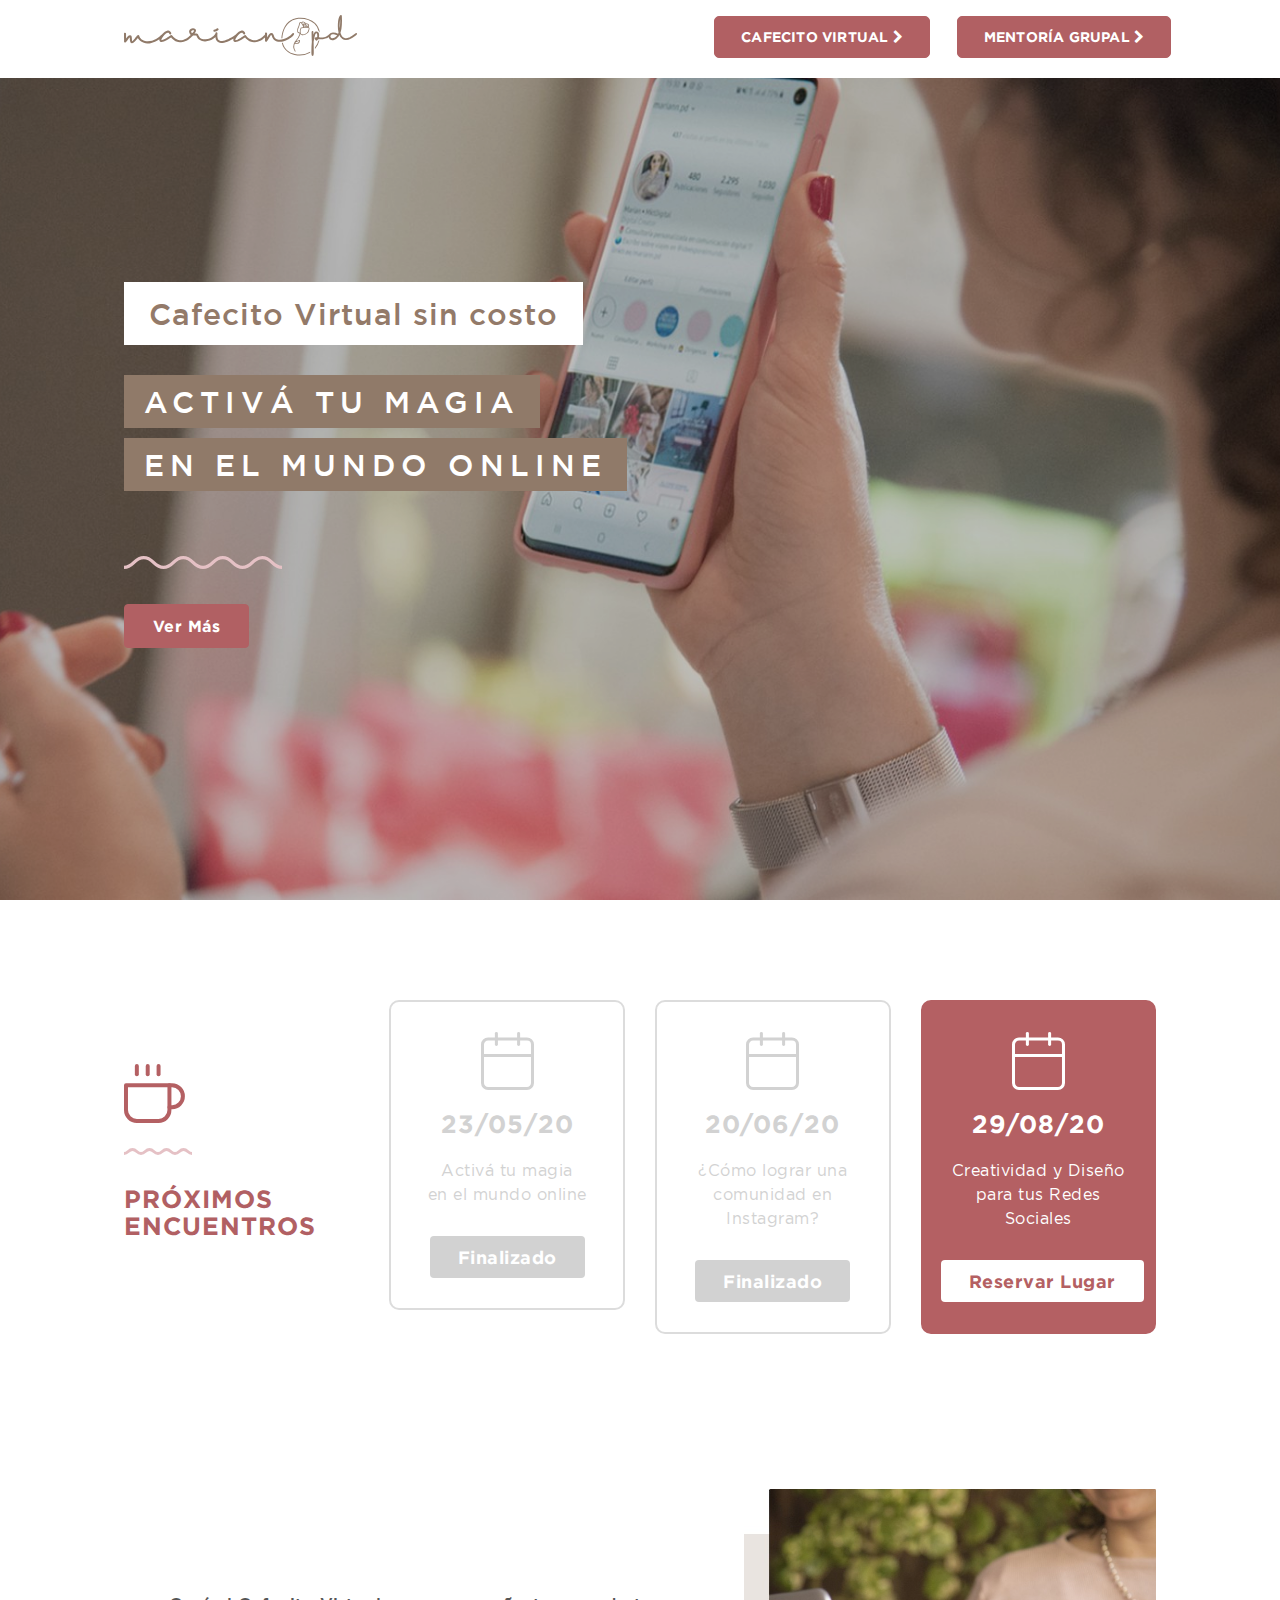
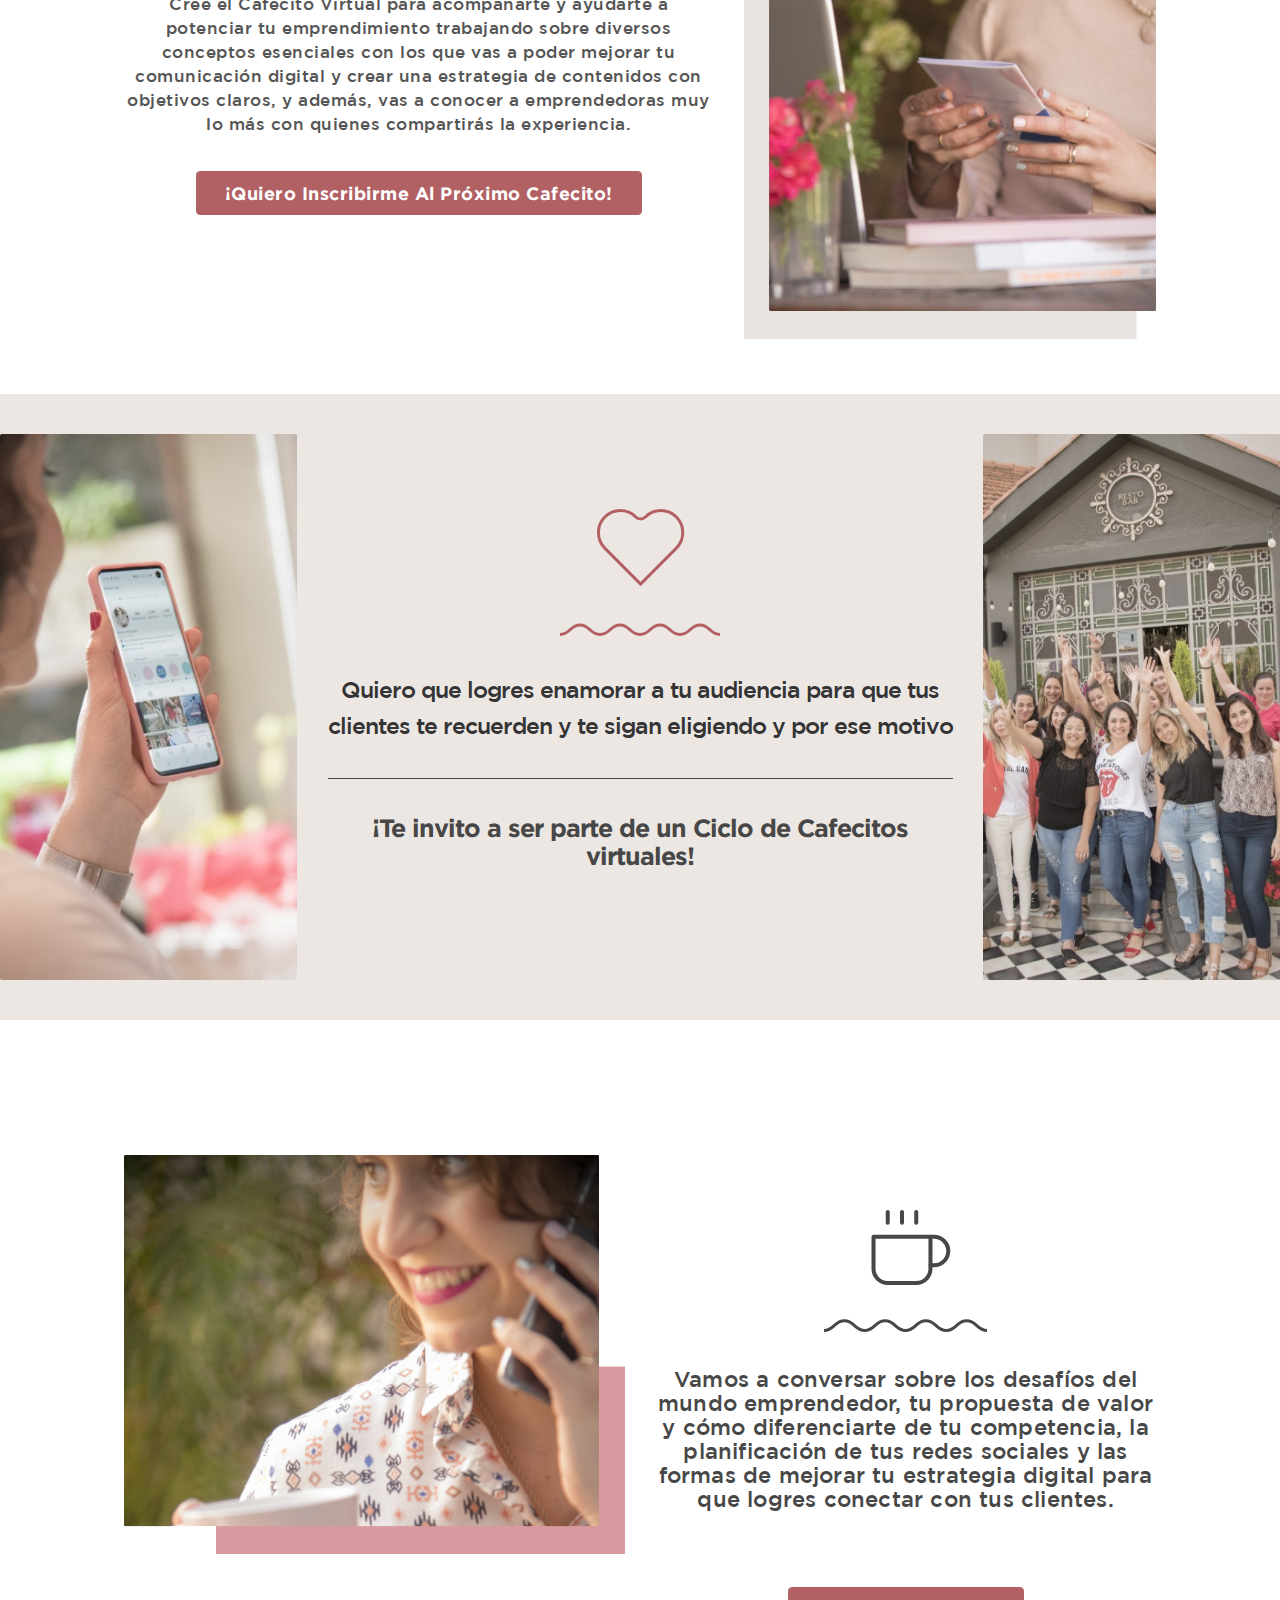
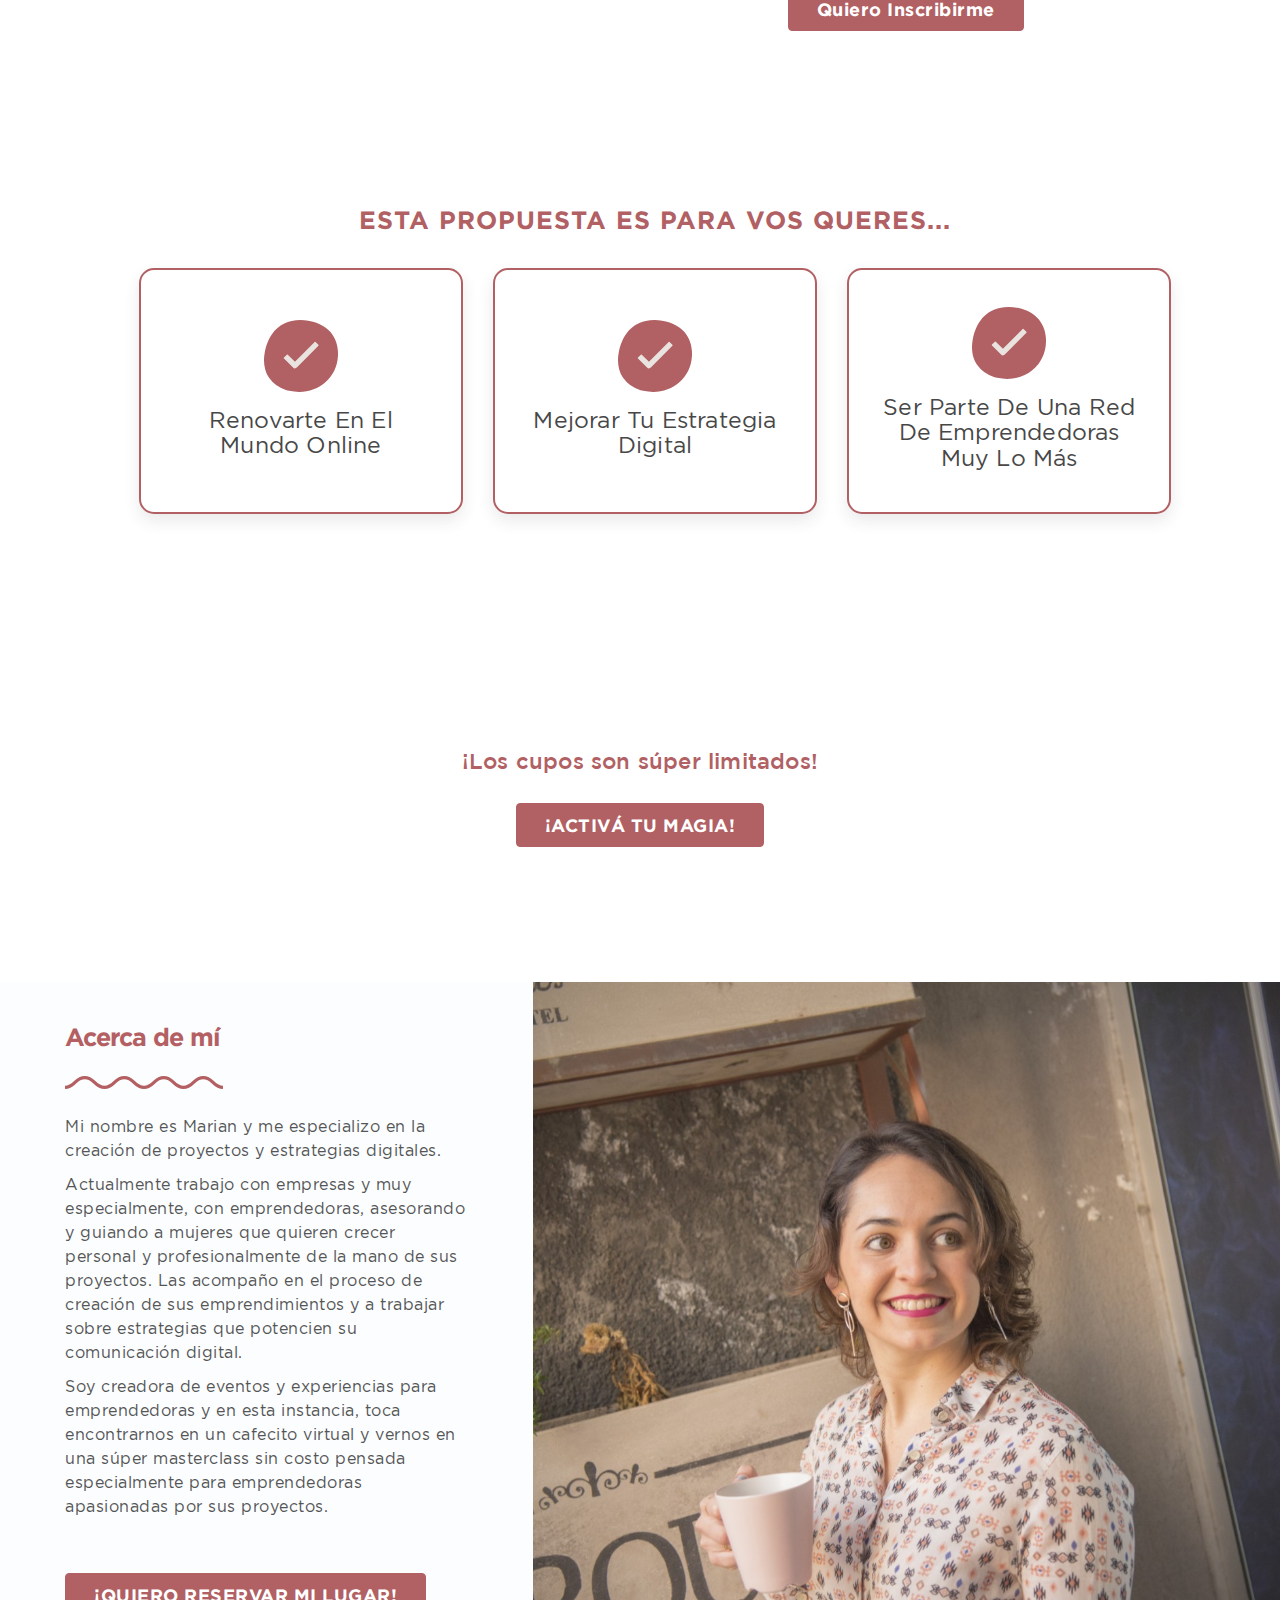
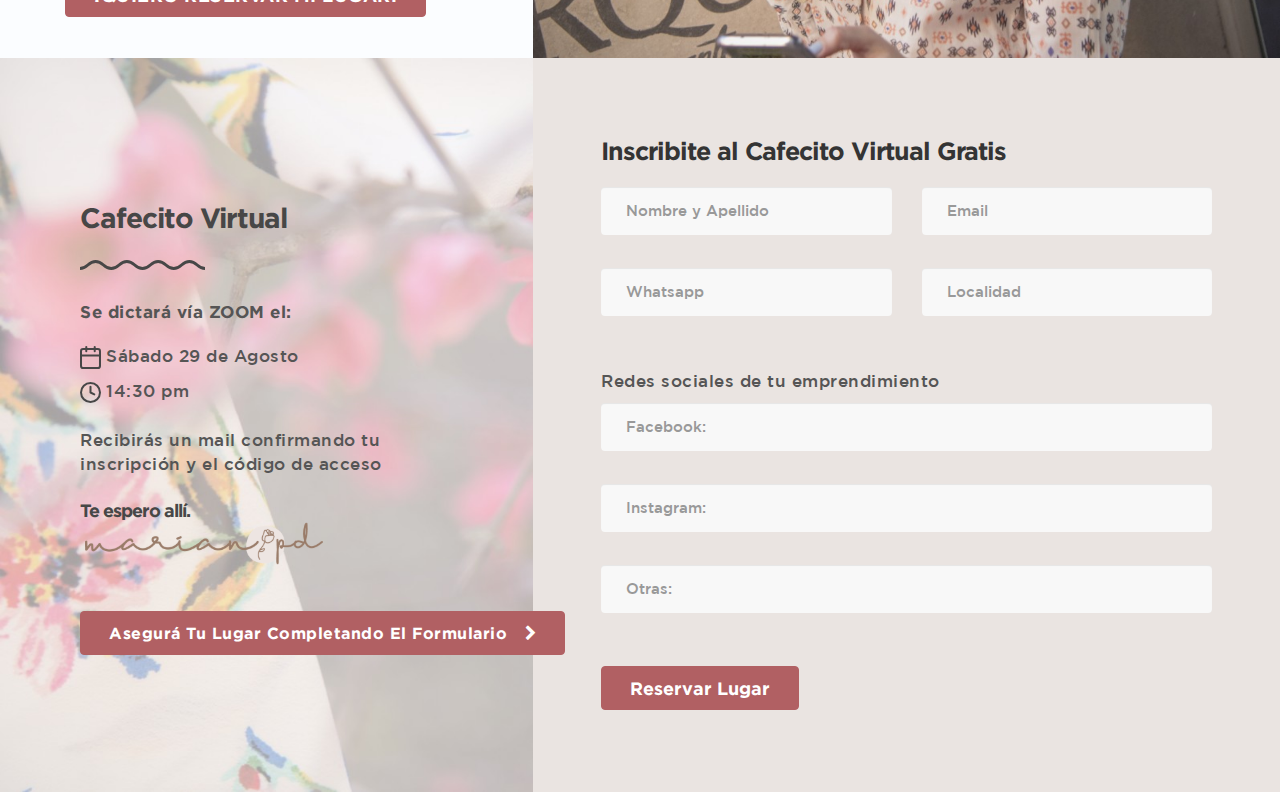
==== commit 8e4c7d10: "Cambio de formlario y agrego google Captcha 3" ====
--- a/masterclass.html
+++ b/masterclass.html
@@ -3,7 +3,7 @@
 
 <head>
 
-	<meta http-equiv="content-type" content="text/html; charset=UTF-8"> 
+	<meta http-equiv="content-type" content="text/html; charset=UTF-8">
 
 	<title>Marian.pd</title>
 
@@ -24,12 +24,12 @@
 	<!-- <link rel="stylesheet" href="css/icons/style.css"> -->
 	<!-- <link rel="stylesheet" href="css/icons/icon2/style.css">
 	<link rel="stylesheet" href="js/vendors/swipebox/css/swipebox.min.css"> -->
-    
+
 
 	<!-- THEME / PLUGIN CSS -->
 	<link rel="stylesheet" href="js/vendors/slick/slick.css">
 	<link rel="stylesheet" href="css/style.css">
-    
+
 	<!-- HTML5 Shim and Respond.js IE8 support of HTML5 elements and media queries -->
 	<!-- WARNING: Respond.js doesn't work if you view the page via file:// -->
 	<!--[if lt IE 9]>
@@ -38,123 +38,133 @@
 	<![endif]-->
 
 	<!-- Facebook Pixel Code -->
-<script>
-	!function(f,b,e,v,n,t,s)
-	{if(f.fbq)return;n=f.fbq=function(){n.callMethod?
-	n.callMethod.apply(n,arguments):n.queue.push(arguments)};
-	if(!f._fbq)f._fbq=n;n.push=n;n.loaded=!0;n.version='2.0';
-	n.queue=[];t=b.createElement(e);t.async=!0;
-	t.src=v;s=b.getElementsByTagName(e)[0];
-	s.parentNode.insertBefore(t,s)}(window, document,'script',
-	'https://connect.facebook.net/en_US/fbevents.js');
-	fbq('init', '3207452602639019');
-	fbq('track', 'PageView');
-  </script>
-  <noscript><img height="1" width="1" style="display:none"
-	src="https://www.facebook.com/tr?id=3207452602639019&ev=PageView&noscript=1"
-  /></noscript>
-  <!-- End Facebook Pixel Code -->
-	
+	<script>
+		!function (f, b, e, v, n, t, s) {
+			if (f.fbq) return; n = f.fbq = function () {
+				n.callMethod ?
+					n.callMethod.apply(n, arguments) : n.queue.push(arguments)
+			};
+			if (!f._fbq) f._fbq = n; n.push = n; n.loaded = !0; n.version = '2.0';
+			n.queue = []; t = b.createElement(e); t.async = !0;
+			t.src = v; s = b.getElementsByTagName(e)[0];
+			s.parentNode.insertBefore(t, s)
+		}(window, document, 'script',
+			'https://connect.facebook.net/en_US/fbevents.js');
+		fbq('init', '3207452602639019');
+		fbq('track', 'PageView');
+	</script>
+	<noscript><img height="1" width="1" style="display:none"
+			src="https://www.facebook.com/tr?id=3207452602639019&ev=PageView&noscript=1" /></noscript>
+	<!-- End Facebook Pixel Code -->
+
 	<!-- Global site tag (gtag.js) - Google Analytics -->
 	<script async src="https://www.googletagmanager.com/gtag/js?id=UA-167872006-1"></script>
 	<script>
-	window.dataLayer = window.dataLayer || [];
-	function gtag(){dataLayer.push(arguments);}
-	gtag('js', new Date());
-
-	gtag('config', 'UA-167872006-1');
+		window.dataLayer = window.dataLayer || [];
+		function gtag() { dataLayer.push(arguments); }
+		gtag('js', new Date());
+
+		gtag('config', 'UA-167872006-1');
 	</script>
 	<!-- Hotjar Tracking Code for https://marianpd.com -->
 	<script>
-		(function(h,o,t,j,a,r){
-			h.hj=h.hj||function(){(h.hj.q=h.hj.q||[]).push(arguments)};
-			h._hjSettings={hjid:1859714,hjsv:6};
-			a=o.getElementsByTagName('head')[0];
-			r=o.createElement('script');r.async=1;
-			r.src=t+h._hjSettings.hjid+j+h._hjSettings.hjsv;
+		(function (h, o, t, j, a, r) {
+			h.hj = h.hj || function () { (h.hj.q = h.hj.q || []).push(arguments) };
+			h._hjSettings = { hjid: 1859714, hjsv: 6 };
+			a = o.getElementsByTagName('head')[0];
+			r = o.createElement('script'); r.async = 1;
+			r.src = t + h._hjSettings.hjid + j + h._hjSettings.hjsv;
 			a.appendChild(r);
-		})(window,document,'https://static.hotjar.com/c/hotjar-','.js?sv=');
+		})(window, document, 'https://static.hotjar.com/c/hotjar-', '.js?sv=');
 	</script>
+	<script src="https://code.jquery.com/jquery-3.4.1.min.js"
+		integrity="sha256-CSXorXvZcTkaix6Yvo6HppcZGetbYMGWSFlBw8HfCJo=" crossorigin="anonymous"></script>
+	<script src="https://www.google.com/recaptcha/api.js?render=6Lf_eMEZAAAAAG2H4Y1NGxz0zBWewXK2maqkfRt8"></script>
 
 </head>
-<body id="page-top"> 
-
-<div class="body">
-	<!-- HEADER -->
-	<header>
-		<nav class="navbar-inverse navbar-lg navbar-fixed-top">
-			<div class="container">
-				<div class="navbar-header">
-					<a href="index.html" class="navbar-brand brand"><img src="images/logo.svg" alt="logo"></a>
-				</div>
-				<div class="collapse navbar-collapse" id="bs-example-navbar-collapse-1">
-					<ul class="nav navbar-nav navbar-right navbar-login">
-						<li>
-							<a href="#contacto" class="page-scroll"> Cafecito Virtual  <i class="fa fa-chevron-right"></i></a>
-						</li>
-						<li>
-							<a href="mentoria.html" class="page-scroll"> Mentoría Grupal  <i class="fa fa-chevron-right"></i></a>
-						</li>
-					</ul>
-					
-				</div>
-			</div>
-		</nav>
-	</header>
-
-	<!-- INTRO -->
-	<div id="home" class="intro intro1 d-flex align-center">
-		<div class="overlay"></div>
-		<div class="container">
-			<div class="row">
-				<div class="col-sm-12 col-md-5">
-					<h2 class="masterclass mb-3">Cafecito Virtual sin costo</h2>
-					<h2 class="marian text-white mb-1">Activá tu Magia</h2>
-					<h2 class="marian text-white">en el mundo online</h2>
-					<img src="images/separador-rosa.svg" class="mb-4 mt-3" alt="">
-					<div class="row">
-						
-						<div class="col-lg-7">
-							<a href="#fechas" class="btn btn-md btn-primary page-scroll">Ver Más</a>
-						</div>
-					</div>
-				</div>
-				
-			</div>
-		</div>
-	</div>
-	
-	<!-- SERVICES -->
-	<div class="motivos" id="fechas">
-		<div class="container">			
-			<div class="row align-center d-flex">
-
-				<!-- <div class="col-md-1">
+
+<body id="page-top">
+
+	<div class="body">
+		<!-- HEADER -->
+		<header>
+			<nav class="navbar-inverse navbar-lg navbar-fixed-top">
+				<div class="container">
+					<div class="navbar-header">
+						<a href="index.html" class="navbar-brand brand"><img src="images/logo.svg" alt="logo"></a>
+					</div>
+					<div class="collapse navbar-collapse" id="bs-example-navbar-collapse-1">
+						<ul class="nav navbar-nav navbar-right navbar-login">
+							<li>
+								<a href="#contacto" class="page-scroll"> Cafecito Virtual <i
+										class="fa fa-chevron-right"></i></a>
+							</li>
+							<li>
+								<a href="mentoria.html" class="page-scroll"> Mentoría Grupal <i
+										class="fa fa-chevron-right"></i></a>
+							</li>
+						</ul>
+
+					</div>
+				</div>
+			</nav>
+		</header>
+
+		<!-- INTRO -->
+		<div id="home" class="intro intro1 d-flex align-center">
+			<div class="overlay"></div>
+			<div class="container">
+				<div class="row">
+					<div class="col-sm-12 col-md-5">
+						<h2 class="masterclass mb-3">Cafecito Virtual sin costo</h2>
+						<h2 class="marian text-white mb-1">Activá tu Magia</h2>
+						<h2 class="marian text-white">en el mundo online</h2>
+						<img src="images/separador-rosa.svg" class="mb-4 mt-3" alt="">
+						<div class="row">
+
+							<div class="col-lg-7">
+								<a href="#fechas" class="btn btn-md btn-primary page-scroll">Ver Más</a>
+							</div>
+						</div>
+					</div>
+
+				</div>
+			</div>
+		</div>
+
+		<!-- SERVICES -->
+		<div class="motivos" id="fechas">
+			<div class="container">
+				<div class="row align-center d-flex">
+
+					<!-- <div class="col-md-1">
 				</div> -->
-				<div class="col-md-3 mb-3 text-sm-center">
-					<img src="images/cafe2.svg" alt=""><br>
-					<img src="images/separador-rosa-mini.svg" class="mt-3 mb-3" >
-					<h2>Próximos<br>encuentros</h2>
-				</div>
-				<div class="col-md-9">
-					<div class="row">
-						<div class="col-md-4">
-							<div class="encuentros borde-gris disabled">
-								<img src="images/fecha-pasada.svg" alt="">
-								<h2 class="mt-2 mt-sm-0">23/05/20</h2>
-								<p class="mt-2">Activá tu magia<br>en el mundo online</p>
-								<a href="" class="btn btn-lg btn-primary mt-2 mb-sm-0 text-center" aria-disabled="true">Finalizado</a>
-							</div>
-						</div>
-						<div class="col-md-4">
-							<div class="encuentros borde-gris disabled">
-								<img src="images/fecha-pasada.svg" alt="">
-								<h2 class="mt-2 mt-sm-0">20/06/20</h2>
-								<p class="mt-2">¿Cómo lograr una comunidad en Instagram?</p>
-								<a href="" class="btn btn-lg btn-primary mt-2 mb-sm-0 page-scroll text-center">Finalizado</a>
-							</div>
-						</div>
-						<!-- <div class="col-md-4">
+					<div class="col-md-3 mb-3 text-sm-center">
+						<img src="images/cafe2.svg" alt=""><br>
+						<img src="images/separador-rosa-mini.svg" class="mt-3 mb-3">
+						<h2>Próximos<br>encuentros</h2>
+					</div>
+					<div class="col-md-9">
+						<div class="row">
+							<div class="col-md-4">
+								<div class="encuentros borde-gris disabled">
+									<img src="images/fecha-pasada.svg" alt="">
+									<h2 class="mt-2 mt-sm-0">23/05/20</h2>
+									<p class="mt-2">Activá tu magia<br>en el mundo online</p>
+									<a href="" class="btn btn-lg btn-primary mt-2 mb-sm-0 text-center"
+										aria-disabled="true">Finalizado</a>
+								</div>
+							</div>
+							<div class="col-md-4">
+								<div class="encuentros borde-gris disabled">
+									<img src="images/fecha-pasada.svg" alt="">
+									<h2 class="mt-2 mt-sm-0">20/06/20</h2>
+									<p class="mt-2">¿Cómo lograr una comunidad en Instagram?</p>
+									<a href=""
+										class="btn btn-lg btn-primary mt-2 mb-sm-0 page-scroll text-center">Finalizado</a>
+								</div>
+							</div>
+							<!-- <div class="col-md-4">
 							<div class="encuentros borde-activo active">
 								<img src="images/fecha-activa.svg" alt="">
 								<h2 class="mt-2 text-white mt-sm-0">08/08/20</h2>
@@ -162,137 +172,148 @@
 								<a href="#contacto" class="btn btn-lg btn-primary mt-2 mb-sm-0 text-center">Reservar lugar</a>
 							</div>
 						</div> -->
-						<div class="col-md-4">
-							<div class="encuentros borde-activo active">
-								<img src="images/fecha-activa.svg" alt="">
-								<h2 class="mt-2 text-white mt-sm-0">29/08/20</h2>
-								<p class="mt-2 text-white">Creatividad y Diseño para tus Redes Sociales</p>
-								<a href="#contacto" class="btn btn-lg btn-primary mt-2 mb-sm-0 text-center page-scroll">Reservar lugar</a>
-							</div>
-						</div>
-					</div>
-				</div>
-				<!-- <div class="col-md-1">
+							<div class="col-md-4">
+								<div class="encuentros borde-activo active">
+									<img src="images/fecha-activa.svg" alt="">
+									<h2 class="mt-2 text-white mt-sm-0">29/08/20</h2>
+									<p class="mt-2 text-white">Creatividad y Diseño para tus Redes Sociales</p>
+									<a href="#contacto"
+										class="btn btn-lg btn-primary mt-2 mb-sm-0 text-center page-scroll">Reservar
+										lugar</a>
+								</div>
+							</div>
+						</div>
+					</div>
+					<!-- <div class="col-md-1">
 				</div> -->
-			</div>	
-		</div>
-	</div>
-
-	<!-- Intro 1 -->
-	<div class="intro mt-5 mb-5" id="intro">
-		<div class="container">
-			<div class="row center-content">
-				<div class="col-md-7 text-center">
-					<!-- <h2>Cafecito virtual Sin costo</h2>
+				</div>
+			</div>
+		</div>
+
+		<!-- Intro 1 -->
+		<div class="intro mt-5 mb-5" id="intro">
+			<div class="container">
+				<div class="row center-content">
+					<div class="col-md-7 text-center">
+						<!-- <h2>Cafecito virtual Sin costo</h2>
 					<img src="images/separador-rosa-mini.svg" class="mt-2 text-center animate__animated animate__fadeIn wow mb-3" data-wow-delay=".4s" alt=""> -->
-					<p>Creé el Cafecito Virtual para acompañarte y ayudarte a potenciar tu emprendimiento trabajando sobre diversos conceptos esenciales con los que vas a poder mejorar tu comunicación digital y crear una estrategia de contenidos con objetivos claros, y además, vas a conocer a emprendedoras muy lo más con quienes compartirás  la experiencia.</p>
-					<a href="#contacto" class="btn btn-lg btn-primary space20 page-scroll mt-3">¡Quiero inscribirme al próximo cafecito!</a>
-				</div>
-
-				<div class="col-md-5">
-					<img src="images/masterclass1.jpg" class="center-block img-responsive" alt=""/>
-				</div>					
-			</div>
-		</div>
-	</div>
-	
-	<!-- TESTIMONIALS -->
-	<div id="reviews" class="testimonials-white">
-    
-    <div class="container-fluid" style="padding: 0px;">
-		
-		<div class="row d-flex">
-			<div class="col-md-3 col-xs-12 col-sm-12 hidden-sm hidden-xs">
-				<img src="images/master1.jpg" class="img-responsive" alt="">
-			</div>
-			<div class="col-md-6 col-xs-12 col-sm-12 text-center d-flex align-center">
-				<div class="about-inline text-center ">
-					<img src="images/corazon.svg" class="mb-4" alt="">
-					<h3 class="mb-4">Quiero que logres enamorar a tu audiencia para que tus clientes te recuerden y te sigan eligiendo y por ese motivo</h3>
-					<hr class="mb-4">
-					<h2 class="mb-4">¡Te invito a ser parte de un Ciclo de Cafecitos virtuales!</h2>
-				</div>
-			</div>
-			<div class="col-md-3 col-xs-12 col-sm-12 text-right">
-				<img src="images/master2.jpg" class="img-responsive"  alt="" style="float: right;">
-			</div>
-			</div>
-		</div>
-</div>
-
-	<!-- TESTIMONIALS -->
-    
-	<!-- PARALLAX -->
-	<section class="parallax-content parallax1 text-center" data-stellar-background-ratio="0.4" id="cafe">
-		<div class="container">
-			<div class="row">
-				<div class="col-md-6">
-					<img src="images/cafe-img.png" class="img-responsive" alt="">
-				</div>
-				<div class="col-md-6">
-					<div class="about-inline mt-5 text-center ">
-						<img src="images/cafe.svg" class="mb-4" alt="">
-						<h4 class="mb-4">Vamos a conversar sobre los desafíos del mundo emprendedor, tu propuesta de valor y cómo diferenciarte de tu competencia, la planificación de tus redes sociales y las formas de mejorar tu estrategia digital para que logres conectar con tus clientes. </h4>
-						<a href="#contacto" class="btn btn-lg btn-primary space20 page-scroll mt-4">Quiero Inscribirme</a>
-					</div>
-				</div>
-			</div>
-        </div>
-	</section>
-    
-	<div class="space100"></div>
-   
-    
-    <!-- SERVICES -->
-	<div class="motivos">
-		<div class="container">
-			<div class="about-inline mb-4 text-center">
-				<div class="container">
-					<h2>Esta propuesta es para vos queres... </h2>
-				</div>
-			</div>
-			
-			<div class="service3 icon-box-square">
-				<div class="container">
-					<div class="row">
-						<div class="col-md-4">
-							<div class="text-center">
-								<div class="services-content">
-									<img src="images/check.svg" alt="">
-									<h2>Renovarte en el mundo online</h2>
-									
-								</div>
-							</div>
-						</div>
-						<div class="col-md-4">
-							<div class="text-center">
-								<div class="services-content">
-									<img src="images/check.svg" alt="">
-									<h2>Mejorar tu estrategia digital</h2>
-									
-								</div>
-							</div>
-						</div>
-						<div class="col-md-4">
-							<div class="text-center">
-								
-								<div class="services-content">
-									<img src="images/check.svg" alt="">
-									<h2>Ser parte de una red de emprendedoras muy lo más</h2>
-									
-								</div>
-							</div>
-						</div>
-					</div>
-				</div>
-				
-			</div>
-		</div>
-	</div>
-    
-
-	<!-- PARALLAX -->
-	<section class="parallax-content parallax2 text-center" data-stellar-background-ratio="0.4">
+						<p>Creé el Cafecito Virtual para acompañarte y ayudarte a potenciar tu emprendimiento trabajando
+							sobre diversos conceptos esenciales con los que vas a poder mejorar tu comunicación digital
+							y crear una estrategia de contenidos con objetivos claros, y además, vas a conocer a
+							emprendedoras muy lo más con quienes compartirás la experiencia.</p>
+						<a href="#contacto" class="btn btn-lg btn-primary space20 page-scroll mt-3">¡Quiero inscribirme
+							al próximo cafecito!</a>
+					</div>
+
+					<div class="col-md-5">
+						<img src="images/masterclass1.jpg" class="center-block img-responsive" alt="" />
+					</div>
+				</div>
+			</div>
+		</div>
+
+		<!-- TESTIMONIALS -->
+		<div id="reviews" class="testimonials-white">
+
+			<div class="container-fluid" style="padding: 0px;">
+
+				<div class="row d-flex">
+					<div class="col-md-3 col-xs-12 col-sm-12 hidden-sm hidden-xs">
+						<img src="images/master1.jpg" class="img-responsive" alt="">
+					</div>
+					<div class="col-md-6 col-xs-12 col-sm-12 text-center d-flex align-center">
+						<div class="about-inline text-center ">
+							<img src="images/corazon.svg" class="mb-4" alt="">
+							<h3 class="mb-4">Quiero que logres enamorar a tu audiencia para que tus clientes te
+								recuerden y te sigan eligiendo y por ese motivo</h3>
+							<hr class="mb-4">
+							<h2 class="mb-4">¡Te invito a ser parte de un Ciclo de Cafecitos virtuales!</h2>
+						</div>
+					</div>
+					<div class="col-md-3 col-xs-12 col-sm-12 text-right">
+						<img src="images/master2.jpg" class="img-responsive" alt="" style="float: right;">
+					</div>
+				</div>
+			</div>
+		</div>
+
+		<!-- TESTIMONIALS -->
+
+		<!-- PARALLAX -->
+		<section class="parallax-content parallax1 text-center" data-stellar-background-ratio="0.4" id="cafe">
+			<div class="container">
+				<div class="row">
+					<div class="col-md-6">
+						<img src="images/cafe-img.png" class="img-responsive" alt="">
+					</div>
+					<div class="col-md-6">
+						<div class="about-inline mt-5 text-center ">
+							<img src="images/cafe.svg" class="mb-4" alt="">
+							<h4 class="mb-4">Vamos a conversar sobre los desafíos del mundo emprendedor, tu propuesta de
+								valor y cómo diferenciarte de tu competencia, la planificación de tus redes sociales y
+								las formas de mejorar tu estrategia digital para que logres conectar con tus clientes.
+							</h4>
+							<a href="#contacto" class="btn btn-lg btn-primary space20 page-scroll mt-4">Quiero
+								Inscribirme</a>
+						</div>
+					</div>
+				</div>
+			</div>
+		</section>
+
+		<div class="space100"></div>
+
+
+		<!-- SERVICES -->
+		<div class="motivos">
+			<div class="container">
+				<div class="about-inline mb-4 text-center">
+					<div class="container">
+						<h2>Esta propuesta es para vos queres... </h2>
+					</div>
+				</div>
+
+				<div class="service3 icon-box-square">
+					<div class="container">
+						<div class="row">
+							<div class="col-md-4">
+								<div class="text-center">
+									<div class="services-content">
+										<img src="images/check.svg" alt="">
+										<h2>Renovarte en el mundo online</h2>
+
+									</div>
+								</div>
+							</div>
+							<div class="col-md-4">
+								<div class="text-center">
+									<div class="services-content">
+										<img src="images/check.svg" alt="">
+										<h2>Mejorar tu estrategia digital</h2>
+
+									</div>
+								</div>
+							</div>
+							<div class="col-md-4">
+								<div class="text-center">
+
+									<div class="services-content">
+										<img src="images/check.svg" alt="">
+										<h2>Ser parte de una red de emprendedoras muy lo más</h2>
+
+									</div>
+								</div>
+							</div>
+						</div>
+					</div>
+
+				</div>
+			</div>
+		</div>
+
+
+		<!-- PARALLAX -->
+		<section class="parallax-content parallax2 text-center" data-stellar-background-ratio="0.4">
 			<div class="container">
 				<div class="row">
 					<div class="col-md-12 tc text-center ">
@@ -301,67 +322,87 @@
 					</div>
 				</div>
 			</div>
-	</section>
-    
-	<!-- INFO CONTENT -->
-	<div class="info-content">
-		<div class="container-fluid">
-			<div class="row center-content">
-				<div class="col-md-5 d-flex justify-center">
-					<div class="institucional">
-						<h2>Acerca de mí</h2>
-						<img src="images/separador-marron.svg" class="mt-1" alt="">
-						<p class="mt-3">Mi nombre es Marian y me especializo en la creación de proyectos y estrategias digitales.</p>
-						<p>
-							Actualmente trabajo con empresas y muy especialmente, con emprendedoras, asesorando y guiando a mujeres que quieren crecer personal y profesionalmente de la mano de sus proyectos. Las acompaño en el proceso de creación de sus emprendimientos y a trabajar sobre estrategias que potencien su comunicación digital. 
-						</p>
-						<p class="mb-3">
-							Soy creadora de eventos y experiencias para emprendedoras y en esta instancia, toca encontrarnos en un cafecito virtual y vernos en una súper masterclass sin costo pensada especialmente para emprendedoras apasionadas por sus proyectos.
-							
-						</p>
-						<a href="#contacto" class="btn btn-lg btn-primary mt-3 page-scroll">¡QUIERO RESERVAR MI LUGAR!</a>
-					</div>
-				</div>
-				<div class="col-md-7 text-center" style="padding: 0px;">
-					<img src="images/marian.jpg" class="img-responsive" style="width: 100%;" alt="">
-				</div>
-			</div>
-		</div>
-	</div>	
-
-	<!-- Intro 2 -->
-	<div class="intro intro-benifits2" id="contacto2">
-		<div class="container-fluid">
-			<div class="row center-content">
-				<div class="col-md-5 info" style="background-image: url(images/contacto.jpg);background-size: cover;">
-					<h3>Cafecito Virtual</h3>
-					<img src="images/separador-negro.svg" class="separador mb-3 mt-2" alt="">
-					<p class="mb-2"><b>Se dictará vía ZOOM el:</b></p>
-					<p><img src="images/fecha.svg" alt=""> Sábado 29 de Agosto</p>
-					<p><img src="images/hora.svg" alt=""> 14:30 pm</p>
-
-					<p class="mt-3">Recibirás un mail confirmando tu<br>inscripción y el código de acceso</p>
-					<h4 class="mt-3">Te espero allí.</h4>
-					<img src="images/logo-contacto.svg" alt="">
-					<a href="#contacto" class="btn btn-primary hidden-sm hidden-xs mt-4"> Asegurá tu lugar completando el formulario  <i class="fa fa-chevron-right"></i></a>
-					<a href="#contacto" class="btn btn-primary mt-4 hidden-lg hidden-md page-scroll" style="width: 100%;"> Asegurá tu lugar<br>completando el formulario <br><i class="fa fa-chevron-down"></i></a>
-				</div>	
-                <div class="col-md-7">
-					<div class="intro-form" id="contacto">
-						<h4>Inscribite al Cafecito Virtual Gratis</h4>
-						<script type="text/javascript" src="https://v3.envialosimple.com/form/renderwidget/format/widget/AdministratorID/134417/FormID/1/Lang/es"></script>
-						<!-- <form action="contact-form.php" method="POST">
-							<input name="form-type" value="contact" type="hidden">
-							
+		</section>
+
+		<!-- INFO CONTENT -->
+		<div class="info-content">
+			<div class="container-fluid">
+				<div class="row center-content">
+					<div class="col-md-5 d-flex justify-center">
+						<div class="institucional">
+							<h2>Acerca de mí</h2>
+							<img src="images/separador-marron.svg" class="mt-1" alt="">
+							<p class="mt-3">Mi nombre es Marian y me especializo en la creación de proyectos y
+								estrategias digitales.</p>
+							<p>
+								Actualmente trabajo con empresas y muy especialmente, con emprendedoras, asesorando y
+								guiando a mujeres que quieren crecer personal y profesionalmente de la mano de sus
+								proyectos. Las acompaño en el proceso de creación de sus emprendimientos y a trabajar
+								sobre estrategias que potencien su comunicación digital.
+							</p>
+							<p class="mb-3">
+								Soy creadora de eventos y experiencias para emprendedoras y en esta instancia, toca
+								encontrarnos en un cafecito virtual y vernos en una súper masterclass sin costo pensada
+								especialmente para emprendedoras apasionadas por sus proyectos.
+
+							</p>
+							<a href="#contacto" class="btn btn-lg btn-primary mt-3 page-scroll">¡QUIERO RESERVAR MI
+								LUGAR!</a>
+						</div>
+					</div>
+					<div class="col-md-7 text-center" style="padding: 0px;">
+						<img src="images/marian.jpg" class="img-responsive" style="width: 100%;" alt="">
+					</div>
+				</div>
+			</div>
+		</div>
+
+		<!-- Intro 2 -->
+		<div class="intro intro-benifits2" id="contacto2">
+			<div class="container-fluid">
+				<div class="row center-content">
+					<div class="col-md-5 info"
+						style="background-image: url(images/contacto.jpg);background-size: cover;">
+						<h3>Cafecito Virtual</h3>
+						<img src="images/separador-negro.svg" class="separador mb-3 mt-2" alt="">
+						<p class="mb-2"><b>Se dictará vía ZOOM el:</b></p>
+						<p><img src="images/fecha.svg" alt=""> Sábado 29 de Agosto</p>
+						<p><img src="images/hora.svg" alt=""> 14:30 pm</p>
+
+						<p class="mt-3">Recibirás un mail confirmando tu<br>inscripción y el código de acceso</p>
+						<h4 class="mt-3">Te espero allí.</h4>
+						<img src="images/logo-contacto.svg" alt="">
+						<a href="#contacto" class="btn btn-primary hidden-sm hidden-xs hidden-md mt-4"> Asegurá tu lugar
+							completando el formulario <i class="fa fa-chevron-right"></i></a>
+						<a href="#contacto" class="btn btn-primary hidden-sm hidden-xs hidden-lg mt-4"> Asegurá tu lugar
+							completando <br />el formulario <i class="fa fa-chevron-right"></i></a>
+
+						<a href="#contacto" class="btn btn-primary mt-4 hidden-lg hidden-md page-scroll"
+							style="width: 100%;"> Asegurá tu lugar<br>completando el formulario <br><i
+								class="fa fa-chevron-down"></i></a>
+					</div>
+					<div class="col-md-7">
+						<div class="intro-form" id="contacto">
+							<h4>Inscribite al Cafecito Virtual Gratis</h4>
+							<!--script type="text/javascript" src="https://v3.envialosimple.com/form/renderwidget/format/widget/AdministratorID/134417/FormID/1/Lang/es"></script-->
+							<form action="contact-form.php" method="POST">
+								<input name="form-type" value="contact" type="hidden">
 								<div class="row">
 									<div class="col-md-6 col-sm-12 form-group">
-										<input name="name" placeholder="Nombre y Apellido" required type="text"  class="form-control">
+										<input name="name" placeholder="Nombre y Apellido" required type="text"
+											class="form-control">
 									</div>
 									<div class="col-md-6 col-sm-12 form-group">
-										<input name="email" placeholder="Email" required type="email"  class="form-control">
-									</div>
-									<div class="col-lg-12 col-sm-12 form-group">
-										<input name="wp" placeholder="Whatsapp" required type="number"  class="form-control">
+										<input name="email" placeholder="Email" required type="email"
+											class="form-control">
+									</div>
+									<div class="col-lg-6 col-sm-6 form-group">
+										<input name="wp" placeholder="Whatsapp" required type="number"
+											class="form-control">
+									</div>
+									<div class="col-md-6 col-sm-6 form-group">
+										<input name="localidad" placeholder="Localidad" required type="text"
+											class="form-control">
 									</div>
 									<div class="col-lg-12 col-sm-12 form-group">
 										<p class="mt-2">Redes sociales de tu emprendimiento</p>
@@ -374,38 +415,48 @@
 										<input name="otras" placeholder="Otras:" type="text" class="form-control">
 									</div>
 								</div>
+
 								<button class="btn btn-lg btn-primary mt-2" type="submit">Reservar lugar</button>
-						
-						</form> -->
-					</div>
-				</div>				
+
+							</form>
+						</div>
+					</div>
+				</div>
 			</div>
 		</div>
 	</div>
-</div>
-
-
- 
- 
-	
-
-
-
-<!-- JAVASCRIPT =============================-->
-<script src="js/jquery.js"></script>
-<script src="js/bootstrap.min.js"></script>
-<!-- <script src="js/vendors/slick/slick.min.js"></script> -->
-<script src="js/vendors/jquery.easing.min.js"></script>
-<script src="js/vendors/stellar.js"></script>
-<!-- <script src="js/vendors/isotope/isotope.pkgd.js"></script>
+
+
+
+
+
+
+	<script>
+		$('form').submit(function (event) {
+			event.preventDefault();
+			grecaptcha.ready(function () {
+				grecaptcha.execute('6Lf_eMEZAAAAAG2H4Y1NGxz0zBWewXK2maqkfRt8', { action: 'cafecito' }).then(function (token) {
+					$('form').prepend('<input type="hidden" name="token" value="' + token + '">');
+					$('form').prepend('<input type="hidden" name="action" value="cafecito">');
+					$('form').unbind('submit').submit();
+				});;
+			});
+		});
+	</script>
+
+	<!-- JAVASCRIPT =============================-->
+	<script src="js/jquery.js"></script>
+	<script src="js/bootstrap.min.js"></script>
+	<!-- <script src="js/vendors/slick/slick.min.js"></script> -->
+	<script src="js/vendors/jquery.easing.min.js"></script>
+	<script src="js/vendors/stellar.js"></script>
+	<!-- <script src="js/vendors/isotope/isotope.pkgd.js"></script>
 <script src="js/vendors/swipebox/js/jquery.swipebox.min.js"></script> -->
-<script src="js/main.js"></script>
-<!-- <script src="js/vendors/mc/jquery.ketchup.all.min.js"></script> -->
-<!-- <script src="js/vendors/mc/main.js"></script> -->
-<!-- <script src="https://maps.googleapis.com/maps/api/js?sensor=false"></script> -->
-<!-- <script src="js/vendors/gmap.js"></script> -->
+	<script src="js/main.js"></script>
+	<!-- <script src="js/vendors/mc/jquery.ketchup.all.min.js"></script> -->
+	<!-- <script src="js/vendors/mc/main.js"></script> -->
+	<!-- <script src="https://maps.googleapis.com/maps/api/js?sensor=false"></script> -->
+	<!-- <script src="js/vendors/gmap.js"></script> -->
 </body>
 
-</html>
-
-
+</html>--- a/css/style.css
+++ b/css/style.css
@@ -6866,3 +6866,9 @@
 .footerP p:hover{
 	color:#FF854D;
 }
+
+input[type=number]::-webkit-inner-spin-button, 
+input[type=number]::-webkit-outer-spin-button { 
+  -webkit-appearance: none; 
+  margin: 0; 
+}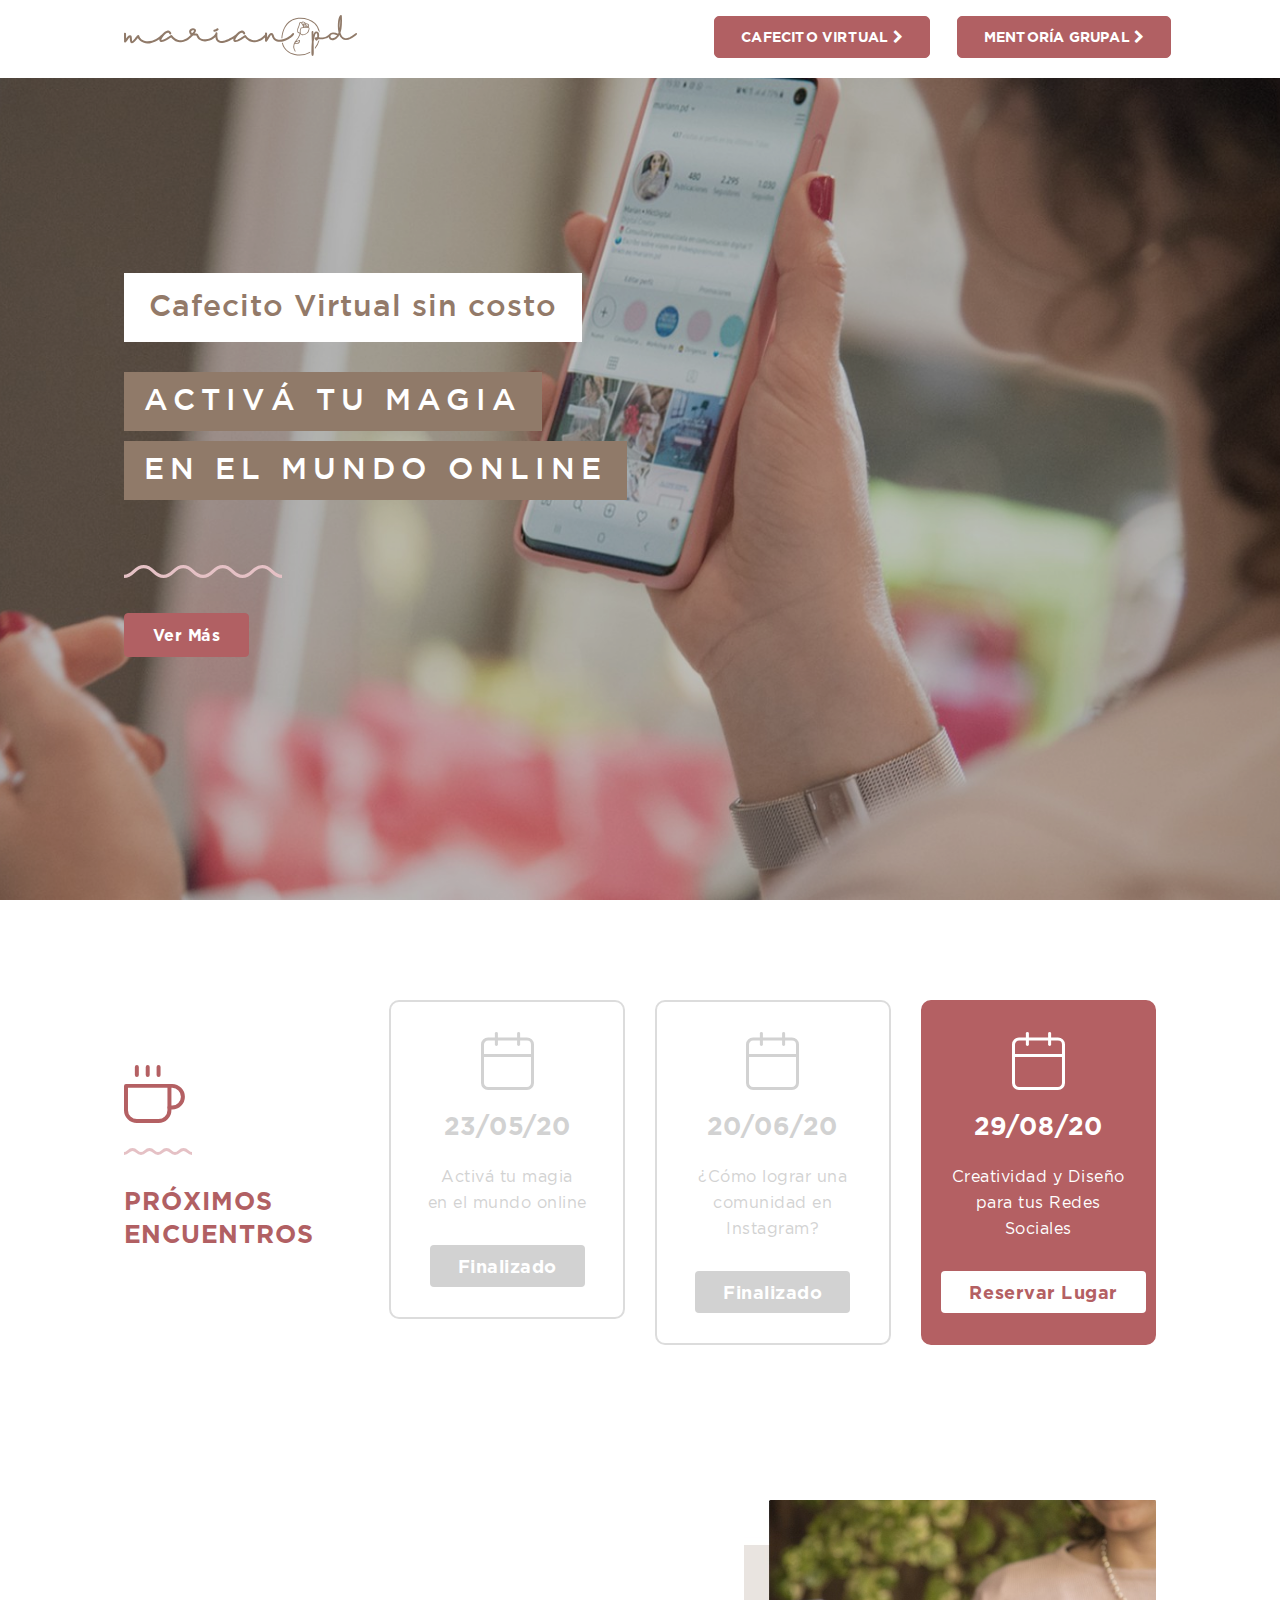
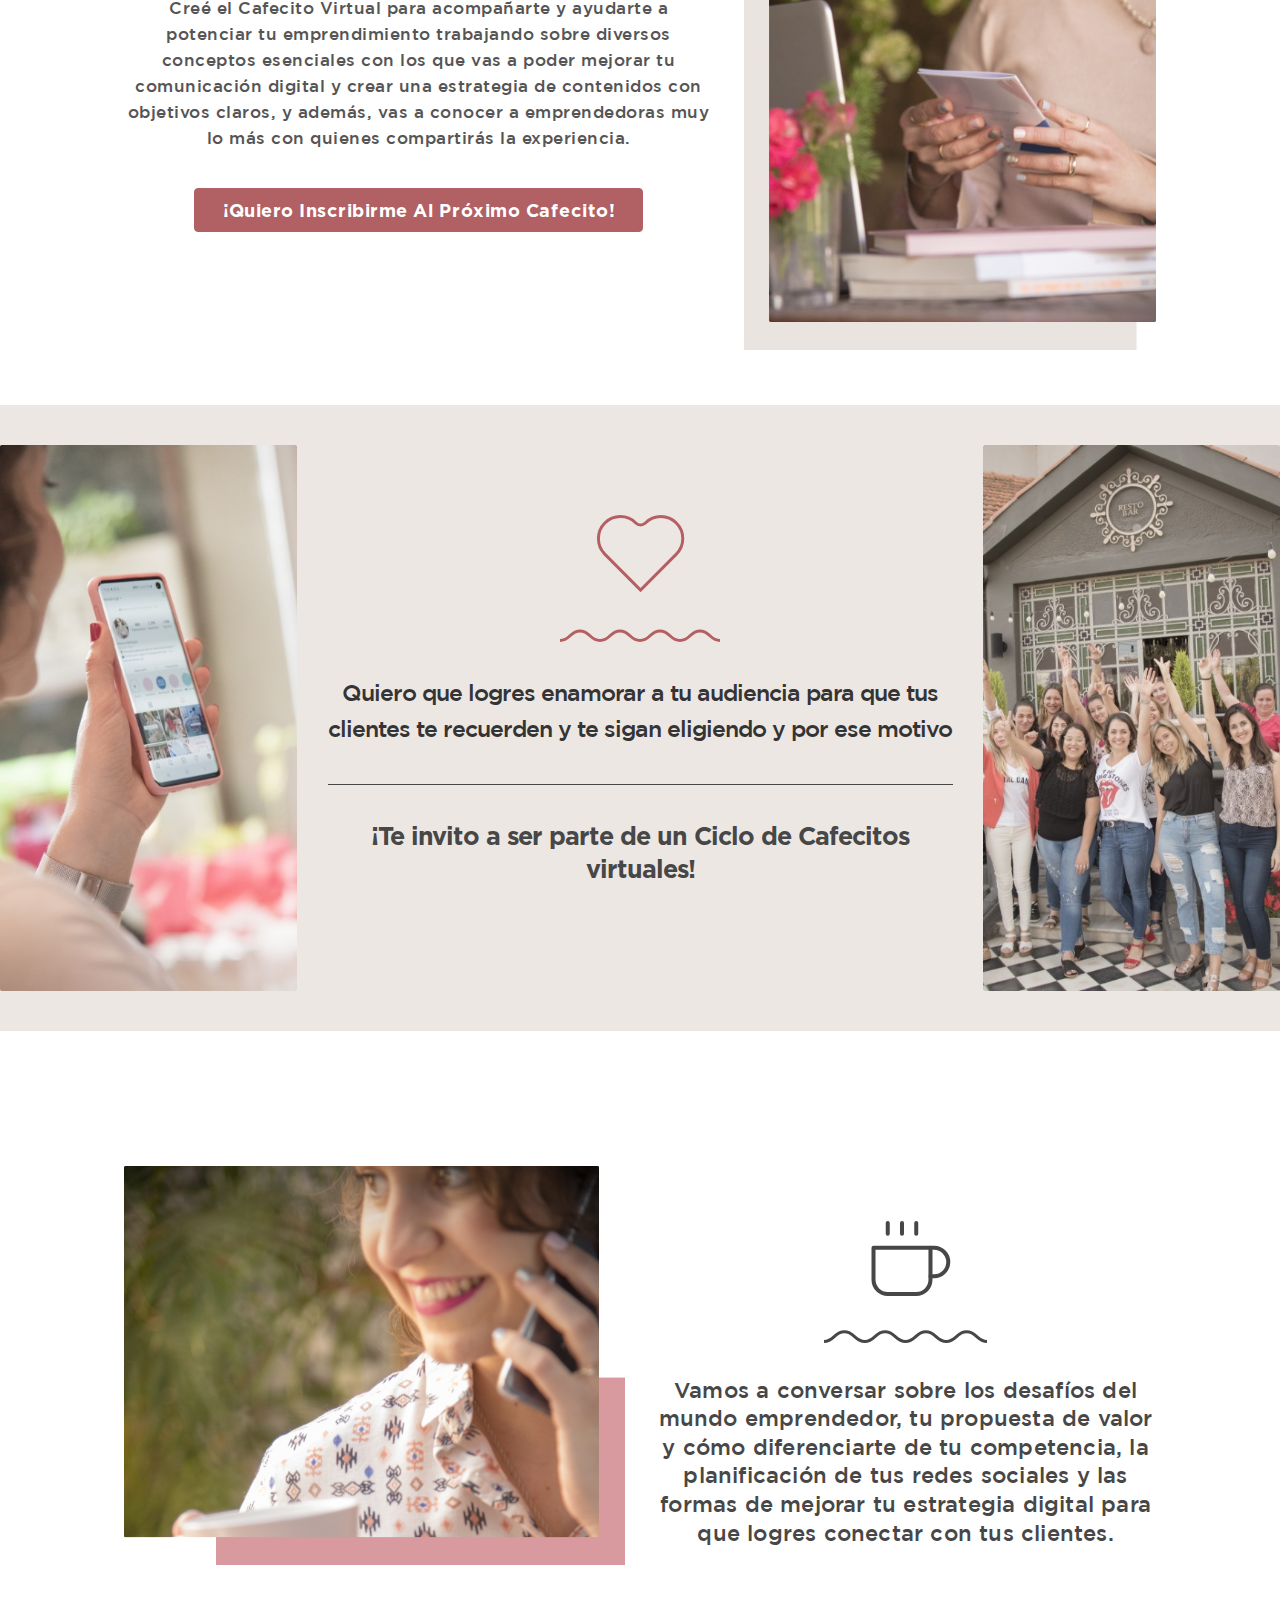
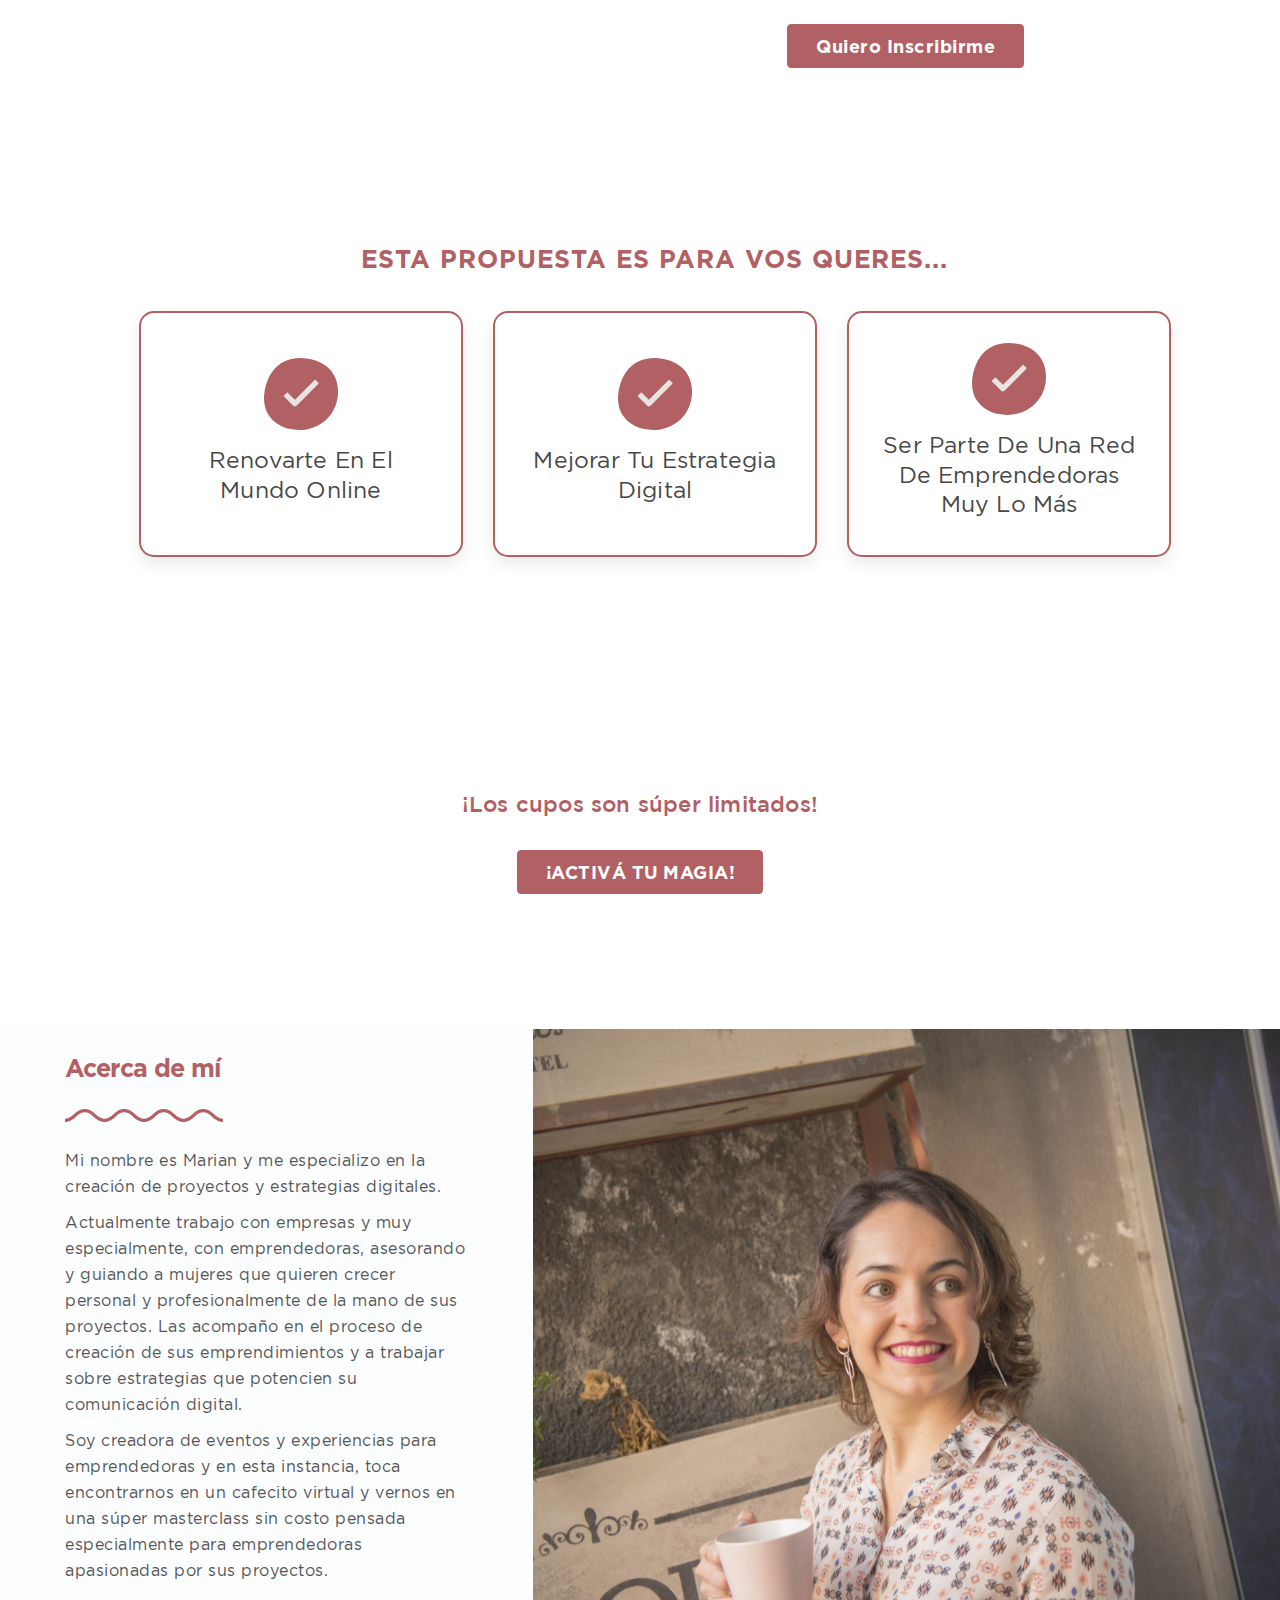
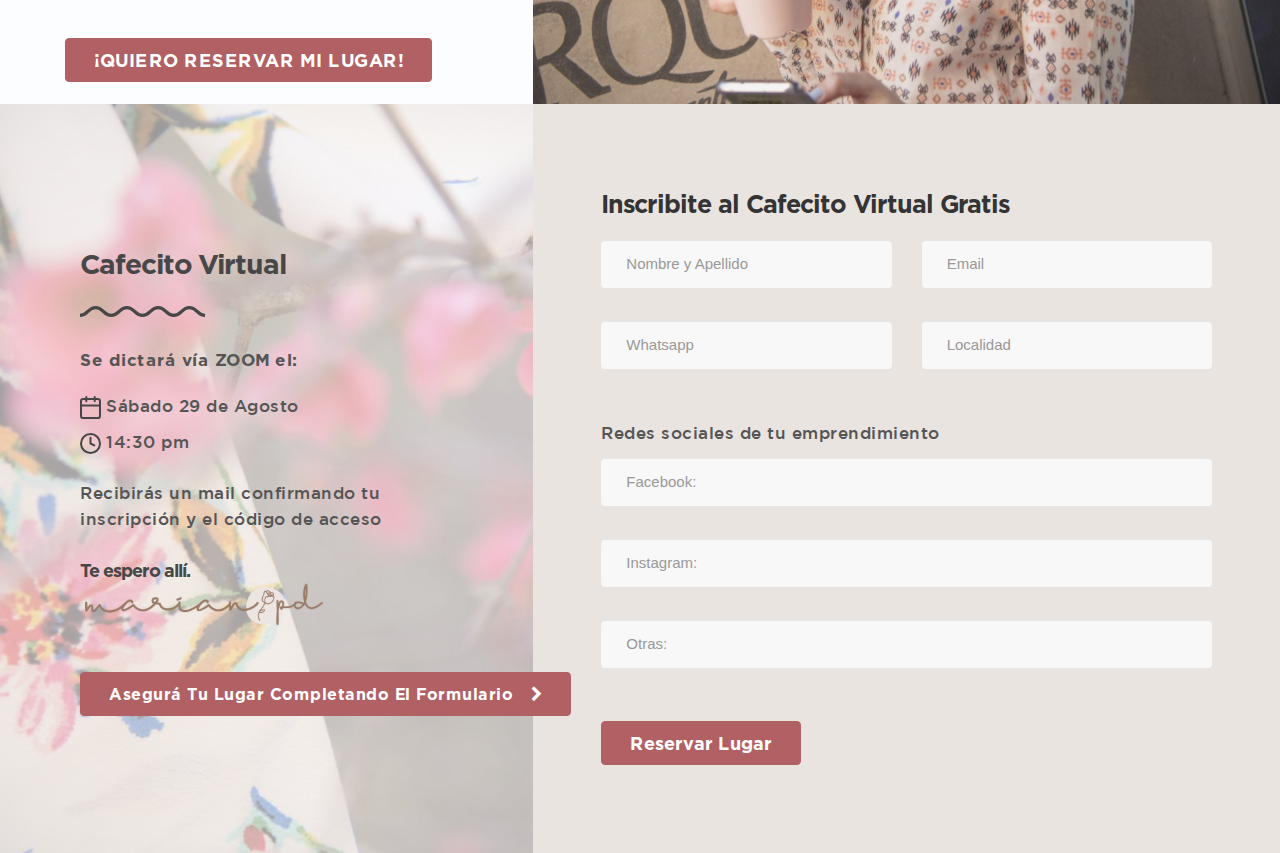
==== commit 4c82b68d: "ajustes chimpance" ====
--- a/masterclass.html
+++ b/masterclass.html
@@ -28,7 +28,7 @@
 
 	<!-- THEME / PLUGIN CSS -->
 	<link rel="stylesheet" href="js/vendors/slick/slick.css">
-	<link rel="stylesheet" href="css/style.css">
+	<link rel="stylesheet" href="css/style.css?v=1.2">
 
 	<!-- HTML5 Shim and Respond.js IE8 support of HTML5 elements and media queries -->
 	<!-- WARNING: Respond.js doesn't work if you view the page via file:// -->
--- a/css/style.css
+++ b/css/style.css
@@ -37,25 +37,48 @@
 -------------------------------------------------------------------*/
 @font-face{
 	font-family: 'Gotham';
-	src: url(../fonts/gotham-medium.ttf);
+	src: url('../fonts/gotham-Medium.ttf');
+	src: url('../fonts/Gotham-Medium.eot');
+    src: url('../fonts/Gotham-Medium.eot?#iefix') format('embedded-opentype'),
+        url('../fonts/Gotham-Medium.woff2') format('woff2'),
+        url('../fonts/Gotham-Medium.woff') format('woff'),
+		url('../fonts/Gotham-Medium.ttf') format('truetype'),
+		url('../fonts/Gotham-Medium.svg#Gotham-Medium') format('svg');
 	font-weight: 400;
 	
 }
 @font-face{
 	font-family: 'Gotham';
-	src: url(../fonts/gotham-bold.otf);
+	src: url('../fonts/Gotham-Bold.otf');
+	src: url('../fonts/Gotham-Bold.eot');
+    src: url('../fonts/Gotham-Bold.eot?#iefix') format('embedded-opentype'),
+        url('../fonts/Gotham-Bold.woff2') format('woff2'),
+        url('../fonts/Gotham-Bold.woff') format('woff'),
+		url('../fonts/Gotham-Bold.ttf') format('truetype'),
+		url('../fonts/Gotham-Bold.svg#Gotham-Bold') format('svg');
 	font-weight: bold;
 
 }
 @font-face{
 	font-family: 'Gotham';
-	src: url(../fonts/gotham-book.ttf);
+	src: url('../fonts/gotham-book.ttf');
+	src: url('../fonts/gotham-book.eot');
+    src: url('../fonts/gotham-book.eot?#iefix') format('embedded-opentype'),
+        url('../fonts/gotham-book.woff2') format('woff2'),
+        url('../fonts/gotham-book.woff') format('woff'),
+		url('../fonts/gotham-book.ttf') format('truetype')
+		url('../fonts/Gotham-book.svg#gotham-book') format('svg');
 	font-weight: 300;
 
 }
 @import url('https://fonts.googleapis.com/css?family=Gotham:300,300i,400,400i,500,500i,700,700i');
 @import url('https://fonts.googleapis.com/css?family=Comfortaa:300,400,700');
 /* 1. GLOBAL STYLES */
+
+
+input{
+	
+}
 
 body {
 	background: #fff;
@@ -72,12 +95,13 @@
 	font-weight: bold;
 	margin: 0;
 	letter-spacing: -1px;
+	line-height: 1.3;
 }
 
 p {
     font-size: 19px;
     color: #555;
-    line-height: 24px;
+    line-height: 26px;
 	font-weight: 400;
 	font-family: 'Gotham', sans-serif;
 	letter-spacing: 0.5px;
@@ -479,7 +503,6 @@
 	border: 0px solid #e5e5e5;
 	border-radius: 4px;
 	margin-bottom: 18px;
-	font-family: 'Gotham', sans-serif!important;
 	-webkit-user-select: text;
     /* transform: translateZ(0); */
 }
@@ -4885,7 +4908,7 @@
     padding: 9px 15px!important;
     background-color: #ffffff;
     border-radius: 4px;
-    border-color: #fffff;
+    border-color: #ffffff;
     border-width: 0px;
     vertical-align: .text-center!important;
     border-style: solid;
@@ -4983,7 +5006,7 @@
 		background: transparent;
 	}
 	.btn {
-		white-space: break-spaces;
+		white-space: normal;
 	}
 	.btn.btn-lg {
 		font-size: 15px;
@@ -5839,7 +5862,7 @@
 
 /* Safari 10.1+ */
 
-@media not all and (min-resolution:.001dpcm) { @media {
+@media not all and (min-resolution:.001dpcm) { 
 
     ul.objetivos li::before{
 
@@ -5850,7 +5873,7 @@
 		margin-left: 5px;
 		/* height: auto; */
 	}
-}}
+}
 
 /* 25. RESPONSIVE STYLES */
 
@@ -6871,4 +6894,8 @@
 input[type=number]::-webkit-outer-spin-button { 
   -webkit-appearance: none; 
   margin: 0; 
+}
+.grecaptcha-badge {
+    z-index: 1000;
+    display: none!important;
 }